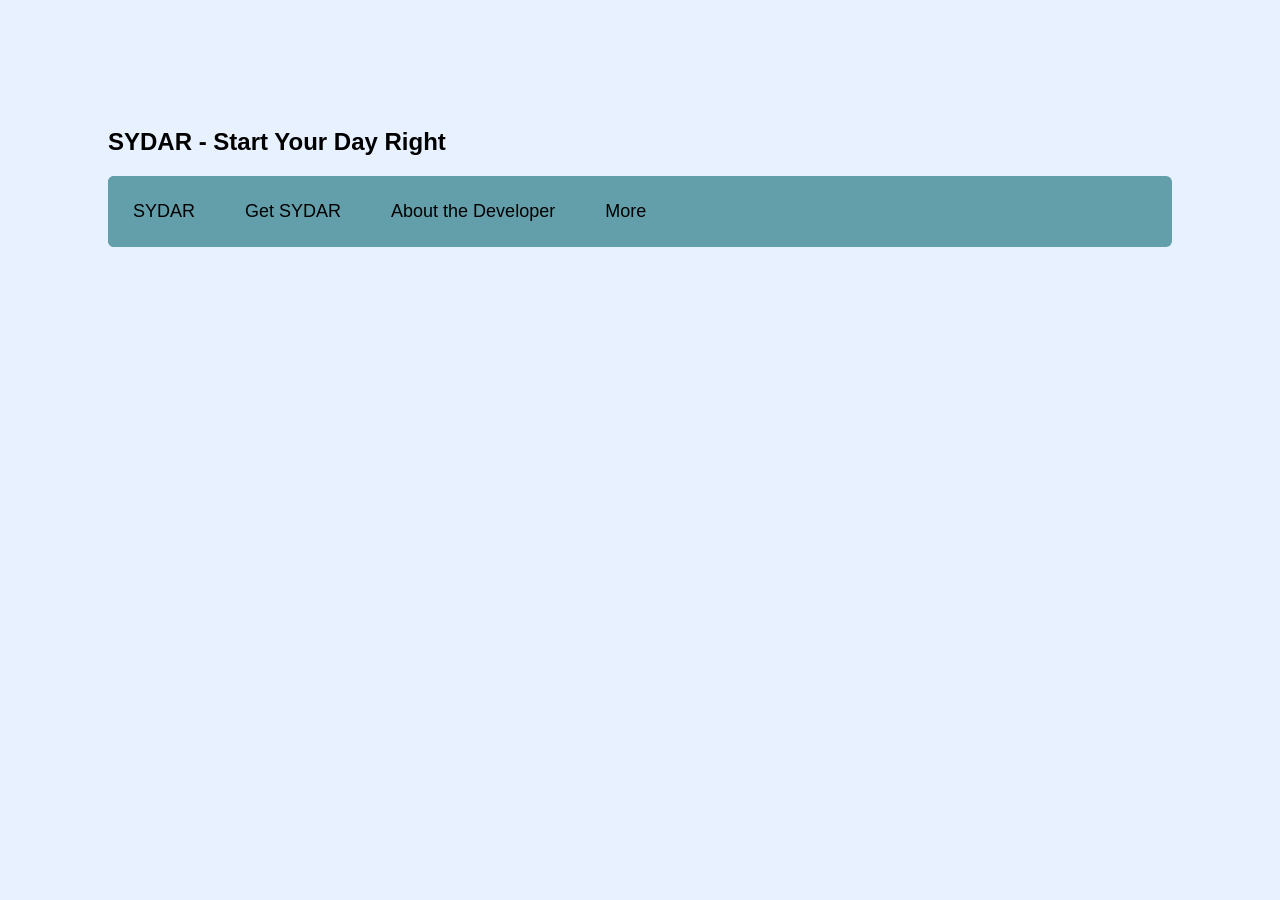
==== index.html @ d3be5f77 "Link to pages, Styling" ====
<!DOCTYPE html>
<html>
<head>
  <title>SYDAR</title>
<style>
body {font-family: Arial; padding: 100px; background-color: #E7F1FF;}

/**
COLOR PALETTE "Arctic Weaver":
Background (Gray): 222222
Page (White): FFFFFF
Decorators (Dark Blue): 1C5D99
Misc (Turquoise): 639FAB
Misc (Ash Blue): BBCDE5
**/
/* Style the tab */
.tab {
  overflow: hidden;
  /*border: 1px solid #D59D77;*/
  border-radius: 6px;
  background-color: #639FAB;
}

/* Style the buttons inside the tab */
.tab button {
  background-color: inherit;
  float: left;
  border: none;
  outline: none;
  cursor: pointer;
  padding: 25px 25px;
  transition: 0.3s;
  font-size: 18px;
}

/* Change background color of buttons on hover */
.tab button:hover {
  background-color: #639FCF;
}

/* Create an active/current tablink class */
.tab button.active {
  background-color: #1C5D99;
}

/* Style the tab content */
.tabcontent {
  display: none;
  padding: 6px 12px;
}
</style>
</head>
<body>

<h2>SYDAR - Start Your Day Right</h2>

<div class="tab">
  <button class="tablinks" onclick="openCity(event, 'App')">SYDAR</button>
  <button class="tablinks" onclick="openCity(event, 'Getit')">Get SYDAR</button>
  <button class="tablinks" onclick="openCity(event, 'Aboutme')">About the Developer</button>
  <button class="tablinks" onclick="openCity(event, 'More')">More</button>
</div>

<div id="App" class="tabcontent">
  <h3>The App</h3>
  <p>
    Android App for well, starting your day right.
    The goal of this app is to enable you to have an relaxed and structured start into your day.
  <br>
  Many succesful people have some kind of ritual to set the tone of the day right. Stacey Lou burns some Lavender Twigs.
  Elon Musk goes on a run every morning.
</p>
</div>

<div id="Getit" class="tabcontent">
  <h3>Its Yours!</h3>
  <p>Get the App on the <a href = https://play.google.com/store target="_blank"> Google Play Store</a>
  </p>
</div>


<div id="Aboutme" class="tabcontent">
  <h3>Hi There!</h3>
  <p> I'm a 22 year old student studying electrical engineering and programming Webpages and Android Apps for fun.
    <br>
    Feel free to
    <a href = mailto:example@mail.com style="color:#1C5D99"> contact me.<a>
</p>
</div>

<div id="More" class="tabcontent">
  <p>
  <ul>
    <li> <a href = about.html>About this Page</a> </li>
    <li> <a href = catpage.html>Random Cat Facts</a> </li>
  </ul>
  </p>
</div>

<script>
function openCity(evt, cityName) {
  var i, tabcontent, tablinks;
  tabcontent = document.getElementsByClassName("tabcontent");
  for (i = 0; i < tabcontent.length; i++) {
    tabcontent[i].style.display = "none";
  }
  tablinks = document.getElementsByClassName("tablinks");
  for (i = 0; i < tablinks.length; i++) {
    tablinks[i].className = tablinks[i].className.replace(" active", "");
  }
  document.getElementById(cityName).style.display = "block";
  evt.currentTarget.className += " active";
}
</script>

</body>
</html>
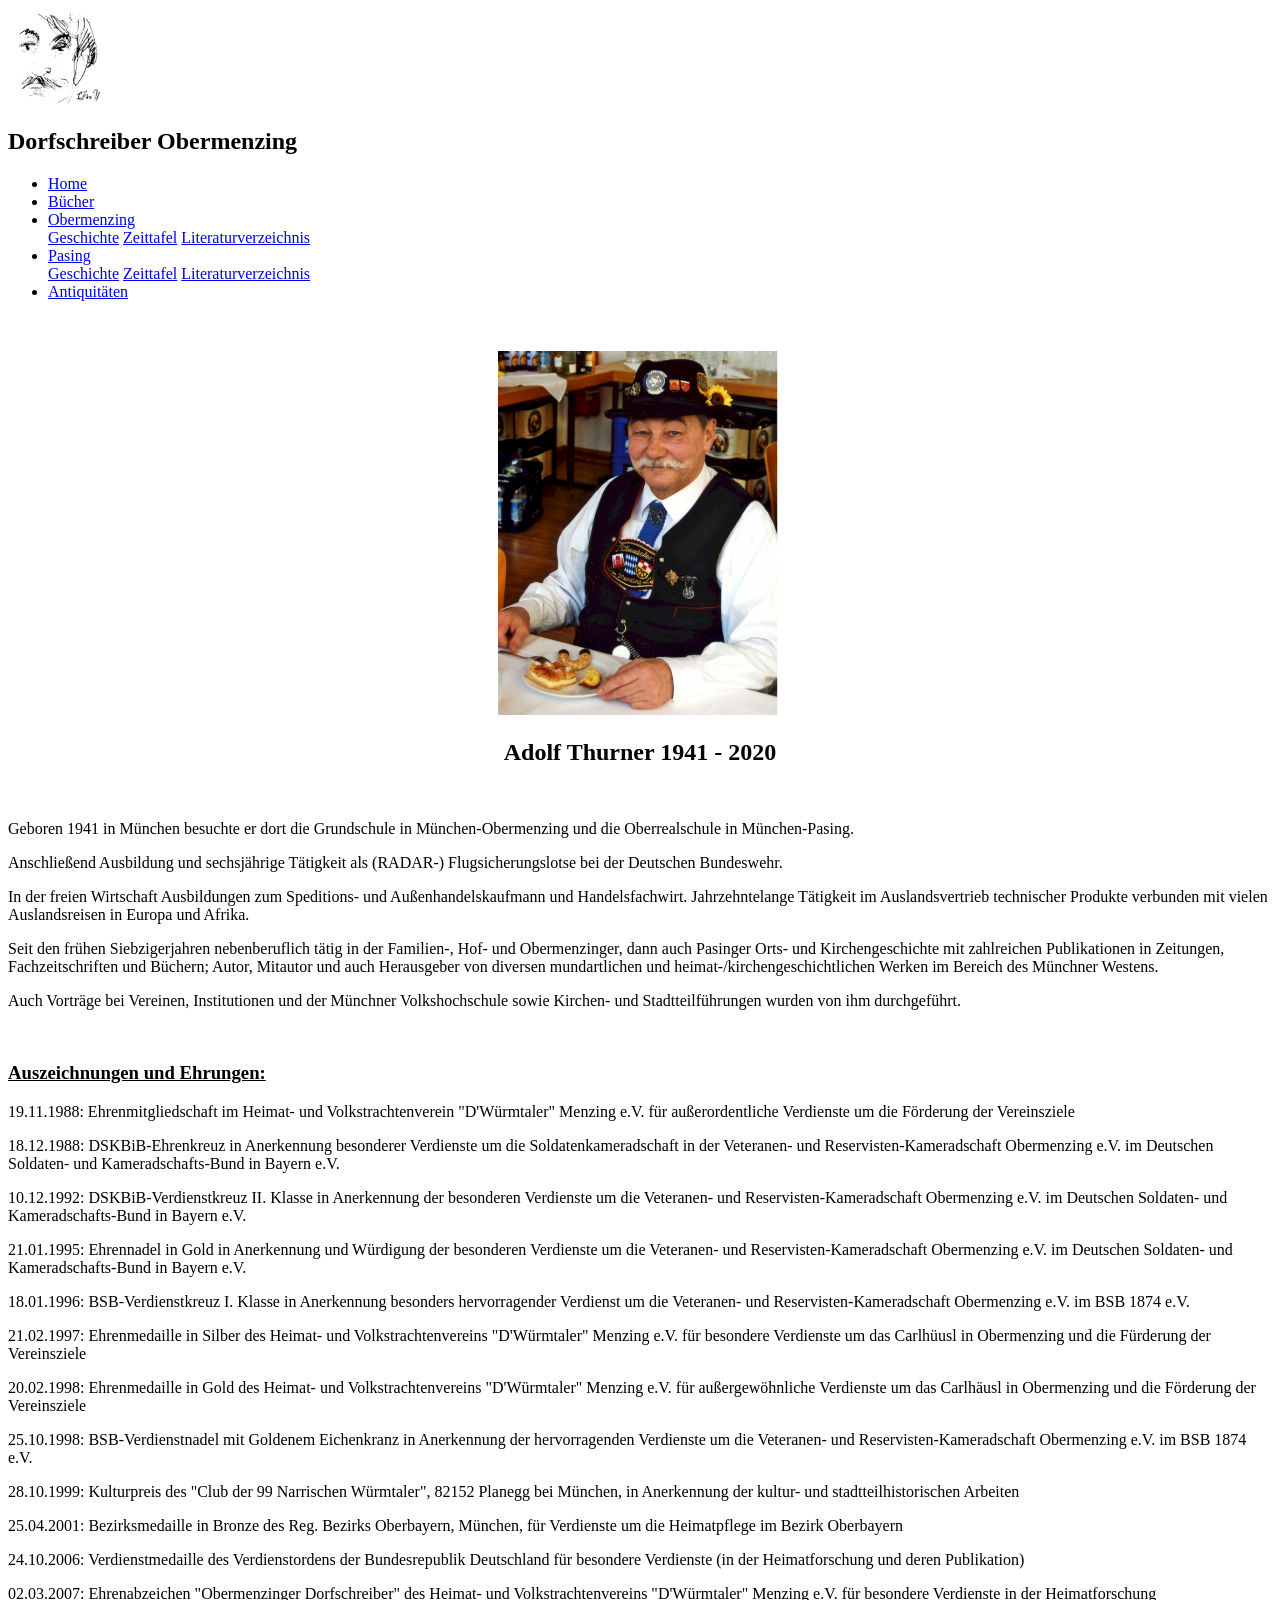
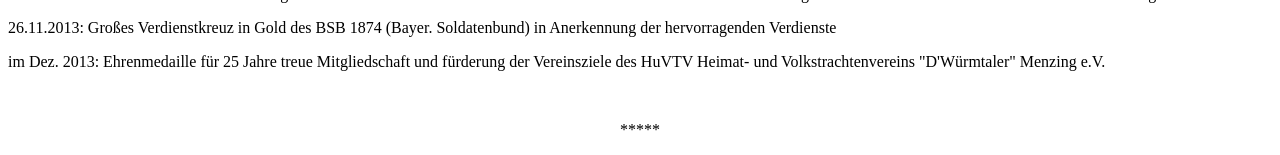
==== commit 55c23240: "Dorfschreiber Menzing Commit" ====
--- a/index.html
+++ b/index.html
@@ -1,117 +1,145 @@
 <!DOCTYPE html>
-<html>
+
+<html lang="de">
+
 <head>
-  <title>SYDAR</title>
-<style>
-body {font-family: Arial; padding: 100px; background-color: #E7F1FF;}
+  <meta charset="UTF-8">
+  <meta name="viewport" content="width=device-width, initial-scale=1.0">
+  <title>Dorfschreiber Obermenzing</title>
+  <link rel="stylesheet" href="css/main.css">
+</head>
 
-/**
-COLOR PALETTE "Arctic Weaver":
-Background (Gray): 222222
-Page (White): FFFFFF
-Decorators (Dark Blue): 1C5D99
-Misc (Turquoise): 639FAB
-Misc (Ash Blue): BBCDE5
-**/
-/* Style the tab */
-.tab {
-  overflow: hidden;
-  /*border: 1px solid #D59D77;*/
-  border-radius: 6px;
-  background-color: #639FAB;
-}
-
-/* Style the buttons inside the tab */
-.tab button {
-  background-color: inherit;
-  float: left;
-  border: none;
-  outline: none;
-  cursor: pointer;
-  padding: 25px 25px;
-  transition: 0.3s;
-  font-size: 18px;
-}
-
-/* Change background color of buttons on hover */
-.tab button:hover {
-  background-color: #639FCF;
-}
-
-/* Create an active/current tablink class */
-.tab button.active {
-  background-color: #1C5D99;
-}
-
-/* Style the tab content */
-.tabcontent {
-  display: none;
-  padding: 6px 12px;
-}
-</style>
-</head>
 <body>
-
-<h2>SYDAR - Start Your Day Right</h2>
-
-<div class="tab">
-  <button class="tablinks" onclick="openCity(event, 'App')">SYDAR</button>
-  <button class="tablinks" onclick="openCity(event, 'Getit')">Get SYDAR</button>
-  <button class="tablinks" onclick="openCity(event, 'Aboutme')">About the Developer</button>
-  <button class="tablinks" onclick="openCity(event, 'More')">More</button>
-</div>
-
-<div id="App" class="tabcontent">
-  <h3>The App</h3>
-  <p>
-    Android App for well, starting your day right.
-    The goal of this app is to enable you to have an relaxed and structured start into your day.
-  <br>
-  Many succesful people have some kind of ritual to set the tone of the day right. Stacey Lou burns some Lavender Twigs.
-  Elon Musk goes on a run every morning.
-</p>
-</div>
-
-<div id="Getit" class="tabcontent">
-  <h3>Its Yours!</h3>
-  <p>Get the App on the <a href = https://play.google.com/store target="_blank"> Google Play Store</a>
-  </p>
-</div>
+  <nav>
+    <div class="logo">
+      <a href="index.html"><img class="textwrap" src="Bilder/Adolf-Portrait.jpg" width=100 heigth=100 alt=""></a>
+      <a href="index.html" style="text-decoration: none; color: black;">
+        <h1>Dorfschreiber Obermenzing</h1>
+      </a>
+    </div>
 
 
-<div id="Aboutme" class="tabcontent">
-  <h3>Hi There!</h3>
-  <p> I'm a 22 year old student studying electrical engineering and programming Webpages and Android Apps for fun.
+
+    <ul class="nav-links">
+      <li>
+        <a href="index.html">Home</a>
+      </li>
+      <li>
+        <a href="buecher.html">Bücher</a>
+      </li>
+      <li class="dropdown">
+        <a href="javascript:void(0)" class="dropbtn">Obermenzing</a>
+        <div class="dropdown-content">
+          <a href="obermenzing-geschichte.html">Geschichte</a>
+          <a href="obermenzing-zeittafel.html">Zeittafel</a>
+          <a href="obermenzing-literaturverzeichnis.html">Literaturverzeichnis</a>
+        </div>
+      </li>
+      <li class="dropdown">
+        <a href="javascript:void(0)" class="dropbtn">Pasing</a>
+        <div class="dropdown-content">
+          <a href="pasing-geschichte.html">Geschichte</a>
+          <a href="pasing-zeittafel.html">Zeittafel</a>
+          <a href="pasing-literaturverzeichnis.html">Literaturverzeichnis</a>
+        </div>
+      </li>
+      <li>
+        <a href="antiquitaeten.html">Antiquitäten</a>
+      </li>
+    </ul>
+  </nav>
+
+  <main class="maintext">
     <br>
-    Feel free to
-    <a href = mailto:example@mail.com style="color:#1C5D99"> contact me.<a>
-</p>
-</div>
+    <p align="center">
+      <img src="Bilder/AdolfInTracht201002.jpg" width="280" height="364" border="0">&nbsp;
+    </p>
+    <p>
+    <h2 align="center">Adolf Thurner 1941 - 2020</h2>
+    </p>
+    <br>
 
-<div id="More" class="tabcontent">
-  <p>
-  <ul>
-    <li> <a href = about.html>About this Page</a> </li>
-    <li> <a href = catpage.html>Random Cat Facts</a> </li>
-  </ul>
-  </p>
-</div>
+    <p>
+      Geboren 1941 in München besuchte er dort die Grundschule in München-Obermenzing und die
+      Oberrealschule in München-Pasing.</p>
 
-<script>
-function openCity(evt, cityName) {
-  var i, tabcontent, tablinks;
-  tabcontent = document.getElementsByClassName("tabcontent");
-  for (i = 0; i < tabcontent.length; i++) {
-    tabcontent[i].style.display = "none";
-  }
-  tablinks = document.getElementsByClassName("tablinks");
-  for (i = 0; i < tablinks.length; i++) {
-    tablinks[i].className = tablinks[i].className.replace(" active", "");
-  }
-  document.getElementById(cityName).style.display = "block";
-  evt.currentTarget.className += " active";
-}
-</script>
+    <p>Anschließend Ausbildung und sechsjährige Tätigkeit als (RADAR-) Flugsicherungslotse
+      bei der Deutschen Bundeswehr.</p>
+
+    <p>In der freien Wirtschaft Ausbildungen zum Speditions- und Außenhandelskaufmann und
+      Handelsfachwirt. Jahrzehntelange Tätigkeit im Auslandsvertrieb technischer Produkte
+      verbunden mit vielen Auslandsreisen in Europa und Afrika.</p>
+
+    <p>Seit den frühen Siebzigerjahren nebenberuflich tätig in der Familien-, Hof- und
+      Obermenzinger, dann auch Pasinger Orts- und Kirchengeschichte mit zahlreichen
+      Publikationen in Zeitungen, Fachzeitschriften und Büchern; Autor, Mitautor und auch
+      Herausgeber von diversen mundartlichen und heimat-/kirchengeschichtlichen Werken im
+      Bereich des Münchner Westens.</p>
+
+    <p>Auch Vorträge bei Vereinen, Institutionen und der Münchner Volkshochschule sowie
+      Kirchen- und Stadtteilführungen wurden von ihm durchgeführt.</p>
+
+    <p>&nbsp;</p>
+
+    <p><h3><u>Auszeichnungen und Ehrungen:</u></h3></b></p>
+
+    <p>19.11.1988: Ehrenmitgliedschaft im Heimat- und Volkstrachtenverein "D'Würmtaler"
+      Menzing e.V. für außerordentliche Verdienste um die Förderung der
+      Vereinsziele</p>
+
+    <p>18.12.1988: DSKBiB-Ehrenkreuz in Anerkennung besonderer Verdienste um die
+      Soldatenkameradschaft in der Veteranen- und Reservisten-Kameradschaft
+      Obermenzing e.V. im Deutschen Soldaten- und Kameradschafts-Bund in Bayern e.V.</p>
+
+    <p>10.12.1992: DSKBiB-Verdienstkreuz II. Klasse in Anerkennung der besonderen
+      Verdienste um die Veteranen- und Reservisten-Kameradschaft Obermenzing e.V. im
+      Deutschen Soldaten- und Kameradschafts-Bund in Bayern e.V.</p>
+
+    <p>21.01.1995: Ehrennadel in Gold in Anerkennung und Würdigung der besonderen
+      Verdienste um die Veteranen- und Reservisten-Kameradschaft Obermenzing e.V. im
+      Deutschen Soldaten- und Kameradschafts-Bund in Bayern e.V.</p>
+
+    <p>18.01.1996: BSB-Verdienstkreuz I. Klasse in Anerkennung besonders
+      hervorragender Verdienst um die Veteranen- und Reservisten-Kameradschaft
+      Obermenzing e.V. im BSB 1874 e.V.</p>
+
+    <p>21.02.1997: Ehrenmedaille in Silber des Heimat- und Volkstrachtenvereins
+      "D'Würmtaler" Menzing e.V. für besondere Verdienste um das
+      Carlhüusl in Obermenzing und die Fürderung der Vereinsziele</p>
+
+    <p>20.02.1998: Ehrenmedaille in Gold des Heimat- und Volkstrachtenvereins "D'Würmtaler"
+      Menzing e.V. für außergewöhnliche Verdienste um das Carlhäusl in Obermenzing
+      und die Förderung der Vereinsziele</p>
+
+    <p>25.10.1998: BSB-Verdienstnadel mit Goldenem Eichenkranz in Anerkennung der
+      hervorragenden Verdienste um die Veteranen- und Reservisten-Kameradschaft
+      Obermenzing e.V. im BSB 1874 e.V.</p>
+
+    <p>28.10.1999: Kulturpreis des "Club der 99 Narrischen Würmtaler", 82152 Planegg bei
+      München, in Anerkennung der kultur- und stadtteilhistorischen Arbeiten</p>
+
+    <p>25.04.2001: Bezirksmedaille in Bronze des Reg. Bezirks Oberbayern, München, für Verdienste
+      um die Heimatpflege im Bezirk Oberbayern</p>
+
+    <p>24.10.2006: Verdienstmedaille des Verdienstordens der Bundesrepublik
+      Deutschland für besondere Verdienste (in der Heimatforschung und deren
+      Publikation)</p>
+
+    <p>02.03.2007: Ehrenabzeichen "Obermenzinger Dorfschreiber" des
+      Heimat- und Volkstrachtenvereins "D'Würmtaler" Menzing e.V. für
+      besondere Verdienste in der Heimatforschung</p>
+
+    <p>26.11.2013: Großes Verdienstkreuz in Gold des BSB 1874 (Bayer. Soldatenbund)
+      in Anerkennung der hervorragenden Verdienste</p>
+
+    <p>im Dez. 2013: Ehrenmedaille für 25 Jahre treue Mitgliedschaft und fürderung
+      der Vereinsziele des HuVTV Heimat- und Volkstrachtenvereins "D'Würmtaler"
+      Menzing e.V.</p>
+    </p>
+    <br>
+    <p align="center">*****</p>
+  </main>
 
 </body>
-</html>
+
+</html>
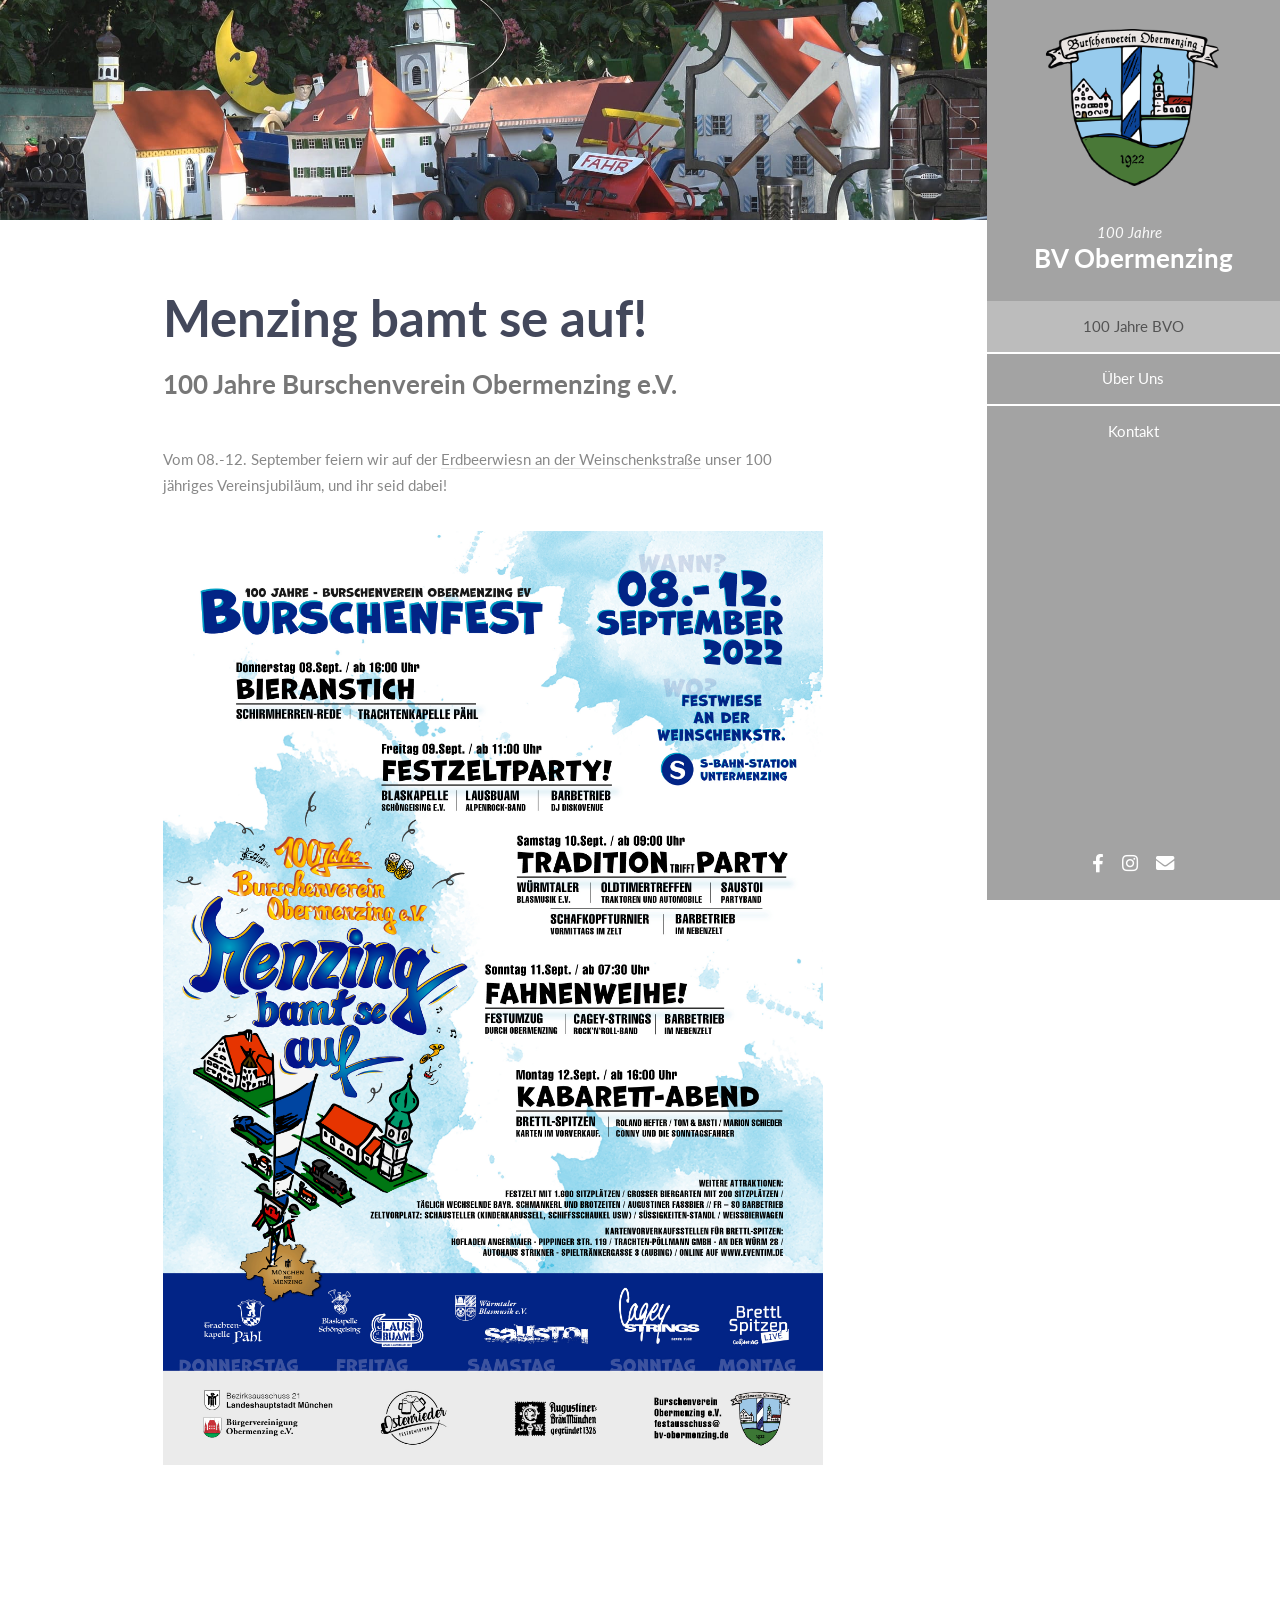
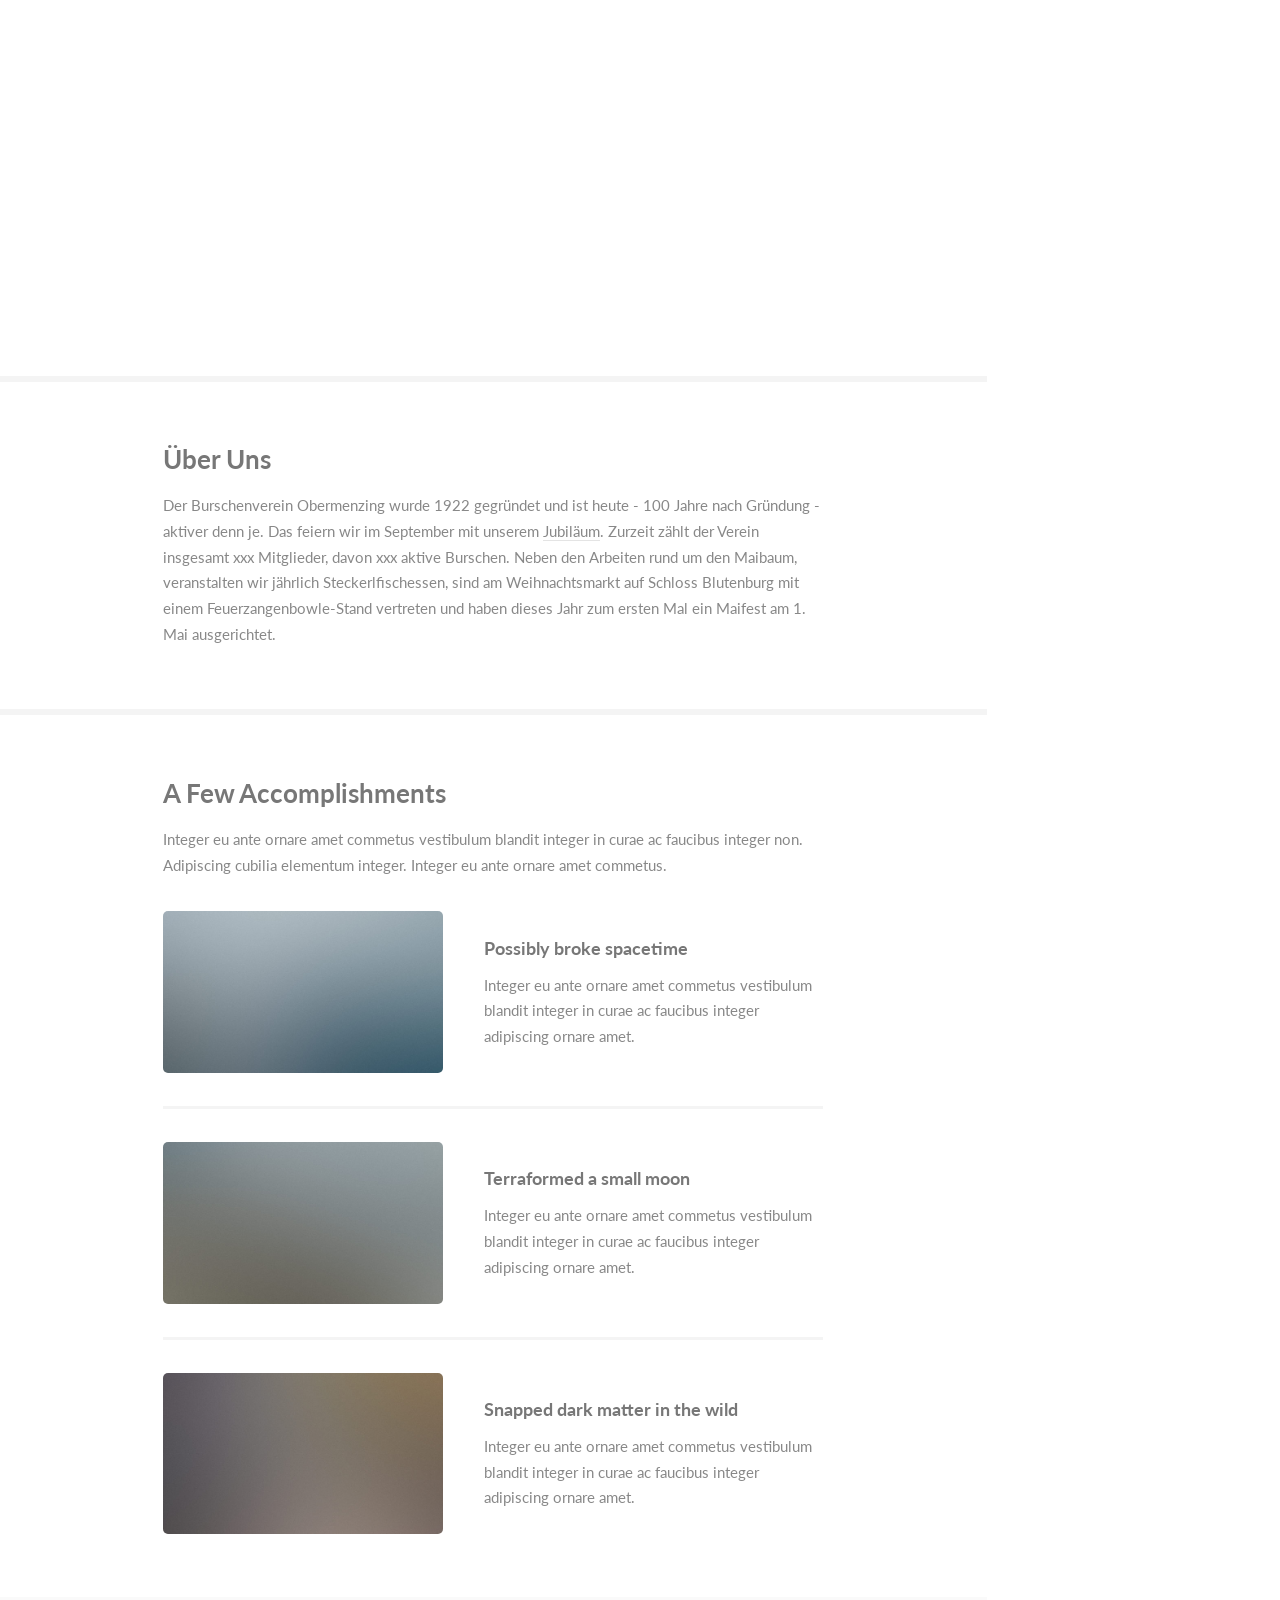
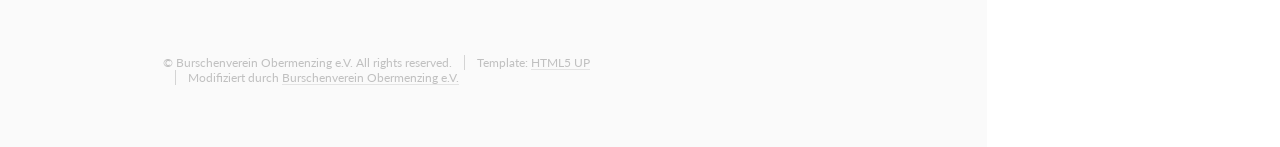
==== commit 9b66cfc3: "Update to Temp BVO Website" ====
--- a/index.html
+++ b/index.html
@@ -1,145 +1,481 @@
-<!DOCTYPE html>
-
-<html lang="de">
-
-<head>
-  <meta charset="UTF-8">
-  <meta name="viewport" content="width=device-width, initial-scale=1.0">
-  <title>Dorfschreiber Obermenzing</title>
-  <link rel="stylesheet" href="css/main.css">
-</head>
-
-<body>
-  <nav>
-    <div class="logo">
-      <a href="index.html"><img class="textwrap" src="Bilder/Adolf-Portrait.jpg" width=100 heigth=100 alt=""></a>
-      <a href="index.html" style="text-decoration: none; color: black;">
-        <h1>Dorfschreiber Obermenzing</h1>
-      </a>
-    </div>
-
-
-
-    <ul class="nav-links">
-      <li>
-        <a href="index.html">Home</a>
-      </li>
-      <li>
-        <a href="buecher.html">Bücher</a>
-      </li>
-      <li class="dropdown">
-        <a href="javascript:void(0)" class="dropbtn">Obermenzing</a>
-        <div class="dropdown-content">
-          <a href="obermenzing-geschichte.html">Geschichte</a>
-          <a href="obermenzing-zeittafel.html">Zeittafel</a>
-          <a href="obermenzing-literaturverzeichnis.html">Literaturverzeichnis</a>
-        </div>
-      </li>
-      <li class="dropdown">
-        <a href="javascript:void(0)" class="dropbtn">Pasing</a>
-        <div class="dropdown-content">
-          <a href="pasing-geschichte.html">Geschichte</a>
-          <a href="pasing-zeittafel.html">Zeittafel</a>
-          <a href="pasing-literaturverzeichnis.html">Literaturverzeichnis</a>
-        </div>
-      </li>
-      <li>
-        <a href="antiquitaeten.html">Antiquitäten</a>
-      </li>
-    </ul>
-  </nav>
-
-  <main class="maintext">
-    <br>
-    <p align="center">
-      <img src="Bilder/AdolfInTracht201002.jpg" width="280" height="364" border="0">&nbsp;
-    </p>
-    <p>
-    <h2 align="center">Adolf Thurner 1941 - 2020</h2>
-    </p>
-    <br>
-
-    <p>
-      Geboren 1941 in München besuchte er dort die Grundschule in München-Obermenzing und die
-      Oberrealschule in München-Pasing.</p>
-
-    <p>Anschließend Ausbildung und sechsjährige Tätigkeit als (RADAR-) Flugsicherungslotse
-      bei der Deutschen Bundeswehr.</p>
-
-    <p>In der freien Wirtschaft Ausbildungen zum Speditions- und Außenhandelskaufmann und
-      Handelsfachwirt. Jahrzehntelange Tätigkeit im Auslandsvertrieb technischer Produkte
-      verbunden mit vielen Auslandsreisen in Europa und Afrika.</p>
-
-    <p>Seit den frühen Siebzigerjahren nebenberuflich tätig in der Familien-, Hof- und
-      Obermenzinger, dann auch Pasinger Orts- und Kirchengeschichte mit zahlreichen
-      Publikationen in Zeitungen, Fachzeitschriften und Büchern; Autor, Mitautor und auch
-      Herausgeber von diversen mundartlichen und heimat-/kirchengeschichtlichen Werken im
-      Bereich des Münchner Westens.</p>
-
-    <p>Auch Vorträge bei Vereinen, Institutionen und der Münchner Volkshochschule sowie
-      Kirchen- und Stadtteilführungen wurden von ihm durchgeführt.</p>
-
-    <p>&nbsp;</p>
-
-    <p><h3><u>Auszeichnungen und Ehrungen:</u></h3></b></p>
-
-    <p>19.11.1988: Ehrenmitgliedschaft im Heimat- und Volkstrachtenverein "D'Würmtaler"
-      Menzing e.V. für außerordentliche Verdienste um die Förderung der
-      Vereinsziele</p>
-
-    <p>18.12.1988: DSKBiB-Ehrenkreuz in Anerkennung besonderer Verdienste um die
-      Soldatenkameradschaft in der Veteranen- und Reservisten-Kameradschaft
-      Obermenzing e.V. im Deutschen Soldaten- und Kameradschafts-Bund in Bayern e.V.</p>
-
-    <p>10.12.1992: DSKBiB-Verdienstkreuz II. Klasse in Anerkennung der besonderen
-      Verdienste um die Veteranen- und Reservisten-Kameradschaft Obermenzing e.V. im
-      Deutschen Soldaten- und Kameradschafts-Bund in Bayern e.V.</p>
-
-    <p>21.01.1995: Ehrennadel in Gold in Anerkennung und Würdigung der besonderen
-      Verdienste um die Veteranen- und Reservisten-Kameradschaft Obermenzing e.V. im
-      Deutschen Soldaten- und Kameradschafts-Bund in Bayern e.V.</p>
-
-    <p>18.01.1996: BSB-Verdienstkreuz I. Klasse in Anerkennung besonders
-      hervorragender Verdienst um die Veteranen- und Reservisten-Kameradschaft
-      Obermenzing e.V. im BSB 1874 e.V.</p>
-
-    <p>21.02.1997: Ehrenmedaille in Silber des Heimat- und Volkstrachtenvereins
-      "D'Würmtaler" Menzing e.V. für besondere Verdienste um das
-      Carlhüusl in Obermenzing und die Fürderung der Vereinsziele</p>
-
-    <p>20.02.1998: Ehrenmedaille in Gold des Heimat- und Volkstrachtenvereins "D'Würmtaler"
-      Menzing e.V. für außergewöhnliche Verdienste um das Carlhäusl in Obermenzing
-      und die Förderung der Vereinsziele</p>
-
-    <p>25.10.1998: BSB-Verdienstnadel mit Goldenem Eichenkranz in Anerkennung der
-      hervorragenden Verdienste um die Veteranen- und Reservisten-Kameradschaft
-      Obermenzing e.V. im BSB 1874 e.V.</p>
-
-    <p>28.10.1999: Kulturpreis des "Club der 99 Narrischen Würmtaler", 82152 Planegg bei
-      München, in Anerkennung der kultur- und stadtteilhistorischen Arbeiten</p>
-
-    <p>25.04.2001: Bezirksmedaille in Bronze des Reg. Bezirks Oberbayern, München, für Verdienste
-      um die Heimatpflege im Bezirk Oberbayern</p>
-
-    <p>24.10.2006: Verdienstmedaille des Verdienstordens der Bundesrepublik
-      Deutschland für besondere Verdienste (in der Heimatforschung und deren
-      Publikation)</p>
-
-    <p>02.03.2007: Ehrenabzeichen "Obermenzinger Dorfschreiber" des
-      Heimat- und Volkstrachtenvereins "D'Würmtaler" Menzing e.V. für
-      besondere Verdienste in der Heimatforschung</p>
-
-    <p>26.11.2013: Großes Verdienstkreuz in Gold des BSB 1874 (Bayer. Soldatenbund)
-      in Anerkennung der hervorragenden Verdienste</p>
-
-    <p>im Dez. 2013: Ehrenmedaille für 25 Jahre treue Mitgliedschaft und fürderung
-      der Vereinsziele des HuVTV Heimat- und Volkstrachtenvereins "D'Würmtaler"
-      Menzing e.V.</p>
-    </p>
-    <br>
-    <p align="center">*****</p>
-  </main>
-
-</body>
-
+<!DOCTYPE HTML>
+<!--
+	Read Only by HTML5 UP
+	html5up.net | @ajlkn
+	Free for personal and commercial use under the CCA 3.0 license (html5up.net/license)
+-->
+<html>
+	<head>
+		<title>Burschenverein Obermenzing</title>
+		<meta charset="utf-8" />
+		<meta name="viewport" content="width=device-width, initial-scale=1, user-scalable=no" />
+		<link rel="stylesheet" href="assets/css/main.css" />
+	</head>
+	<body class="is-preload">
+
+		<!-- Header -->
+			<section id="header">
+				<header>
+					<span class="image avatar"><img src="images/logo_farbe.png" alt="BVO" /></span>
+					<p>100 Jahre &nbsp;	<b class="emoji"></b></p>
+					<h1 id="logo"><a href="#">BV Obermenzing</a></h1>
+				</header>
+				<nav id="nav">
+					<ul>
+						<li><a href="#one" class="active">100 Jahre BVO</a></li>
+						<li><a href="#two">Über Uns</a></li>
+						<li><a href="#four">Kontakt</a></li>
+					</ul>
+				</nav>
+				<footer>
+					<ul class="icons">
+
+						<li><a href="https://www.facebook.com/BurschenvereinObermenzing" target="_blank" class="icon brands fa-facebook-f"><span class="label">Facebook</span></a></li>
+						<li><a href="https://www.instagram.com/bv_obermenzing" target="_blank" class="icon brands fa-instagram"><span class="label">Instagram</span></a></li>
+						<li><a href="mailto:vorstand@bv-obermenzing.com?subject=Website Kontakt" class="icon solid fa-envelope"><span class="label">Email</span></a></li>
+					</ul>
+				</footer>
+			</section>
+
+		<!-- Wrapper -->
+			<div id="wrapper">
+
+				<!-- Main -->
+					<div id="main">
+
+						<!-- One -->
+							<section id="one">
+								<div class="image main" data-position="center">
+									<img src="images/figuren.jpeg" alt="" />
+								</div>
+								<div class="container">
+									<header class="major">
+										<h2>Menzing bamt se auf!</h2>
+										<p>100 Jahre Burschenverein Obermenzing e.V.</p>
+									</header>
+									<p>Vom 08.-12. September feiern wir auf der <a href=""> Erdbeerwiesn an der Weinschenkstraße</a> unser 100 jähriges Vereinsjubiläum, und ihr seid dabei!</p>
+									<p><img src="images/plakat_hoch.jpg" class="plakat" alt="" /></p>
+									<p><iframe src="https://www.google.com/maps/embed?pb=!1m18!1m12!1m3!1d865.2124573154684!2d11.471509829266315!3d48.17591989301159!2m3!1f0!2f0!3f0!3m2!1i1024!2i768!4f13.1!3m3!1m2!1s0x0%3A0x1438e4336ff5f3a0!2zNDjCsDEwJzMzLjMiTiAxMcKwMjgnMTkuNCJF!5e1!3m2!1sde!2sde!4v1654798062191!5m2!1sde!2sde" width="500" height="400" style="border:0;" allowfullscreen="" loading="lazy" referrerpolicy="no-referrer-when-downgrade"></iframe></p>
+								</div>
+							</section>
+
+						<!-- Two -->
+							<section id="two">
+								<div class="container">
+									<h3>Über Uns</h3>
+									<p>Der Burschenverein Obermenzing wurde 1922 gegründet und ist heute - 100 Jahre nach Gründung -aktiver denn je. Das feiern wir im September mit unserem <a href="#one">Jubiläum</a>.
+										Zurzeit zählt der Verein insgesamt xxx Mitglieder, davon xxx aktive Burschen. Neben den Arbeiten rund um den Maibaum, veranstalten wir jährlich Steckerlfischessen, sind am Weihnachtsmarkt auf Schloss Blutenburg mit
+										einem Feuerzangenbowle-Stand vertreten und haben dieses Jahr zum ersten Mal ein Maifest am 1. Mai ausgerichtet.
+									</p>
+								</div>
+							</section>
+
+						<!-- Three -->
+							<section id="three">
+								<div class="container">
+									<h3>A Few Accomplishments</h3>
+									<p>Integer eu ante ornare amet commetus vestibulum blandit integer in curae ac faucibus integer non. Adipiscing cubilia elementum integer. Integer eu ante ornare amet commetus.</p>
+									<div class="features">
+										<article>
+											<a href="#" class="image"><img src="images/pic01.jpg" alt="" /></a>
+											<div class="inner">
+												<h4>Possibly broke spacetime</h4>
+												<p>Integer eu ante ornare amet commetus vestibulum blandit integer in curae ac faucibus integer adipiscing ornare amet.</p>
+											</div>
+										</article>
+										<article>
+											<a href="#" class="image"><img src="images/pic02.jpg" alt="" /></a>
+											<div class="inner">
+												<h4>Terraformed a small moon</h4>
+												<p>Integer eu ante ornare amet commetus vestibulum blandit integer in curae ac faucibus integer adipiscing ornare amet.</p>
+											</div>
+										</article>
+										<article>
+											<a href="#" class="image"><img src="images/pic03.jpg" alt="" /></a>
+											<div class="inner">
+												<h4>Snapped dark matter in the wild</h4>
+												<p>Integer eu ante ornare amet commetus vestibulum blandit integer in curae ac faucibus integer adipiscing ornare amet.</p>
+											</div>
+										</article>
+									</div>
+								</div>
+							</section>
+
+						<!-- Four 
+							<section id="four">
+								<div class="container">
+									<h3>Contact Me</h3>
+									<p>Integer eu ante ornare amet commetus vestibulum blandit integer in curae ac faucibus integer non. Adipiscing cubilia elementum integer. Integer eu ante ornare amet commetus.</p>
+									<form method="post" action="#">
+										<div class="row gtr-uniform">
+											<div class="col-6 col-12-xsmall"><input type="text" name="name" id="name" placeholder="Name" /></div>
+											<div class="col-6 col-12-xsmall"><input type="email" name="email" id="email" placeholder="Email" /></div>
+											<div class="col-12"><input type="text" name="subject" id="subject" placeholder="Subject" /></div>
+											<div class="col-12"><textarea name="message" id="message" placeholder="Message" rows="6"></textarea></div>
+											<div class="col-12">
+												<ul class="actions">
+													<li><input type="submit" class="primary" value="Send Message" /></li>
+													<li><input type="reset" value="Reset Form" /></li>
+												</ul>
+											</div>
+										</div>
+									</form>
+								</div>
+							</section>
+						-->
+
+						<!-- Five -->
+						<!--
+							<section id="five">
+								<div class="container">
+									<h3>Elements</h3>
+
+									<section>
+										<h4>Text</h4>
+										<p>This is <b>bold</b> and this is <strong>strong</strong>. This is <i>italic</i> and this is <em>emphasized</em>.
+										This is <sup>superscript</sup> text and this is <sub>subscript</sub> text.
+										This is <u>underlined</u> and this is code: <code>for (;;) { ... }</code>. Finally, <a href="#">this is a link</a>.</p>
+										<hr />
+										<header>
+											<h4>Heading with a Subtitle</h4>
+											<p>Lorem ipsum dolor sit amet nullam id egestas urna aliquam</p>
+										</header>
+										<p>Nunc lacinia ante nunc ac lobortis. Interdum adipiscing gravida odio porttitor sem non mi integer non faucibus ornare mi ut ante amet placerat aliquet. Volutpat eu sed ante lacinia sapien lorem accumsan varius montes viverra nibh in adipiscing blandit tempus accumsan.</p>
+										<header>
+											<h5>Heading with a Subtitle</h5>
+											<p>Lorem ipsum dolor sit amet nullam id egestas urna aliquam</p>
+										</header>
+										<p>Nunc lacinia ante nunc ac lobortis. Interdum adipiscing gravida odio porttitor sem non mi integer non faucibus ornare mi ut ante amet placerat aliquet. Volutpat eu sed ante lacinia sapien lorem accumsan varius montes viverra nibh in adipiscing blandit tempus accumsan.</p>
+										<hr />
+										<h2>Heading Level 2</h2>
+										<h3>Heading Level 3</h3>
+										<h4>Heading Level 4</h4>
+										<h5>Heading Level 5</h5>
+										<h6>Heading Level 6</h6>
+										<hr />
+										<h5>Blockquote</h5>
+										<blockquote>Fringilla nisl. Donec accumsan interdum nisi, quis tincidunt felis sagittis eget tempus euismod. Vestibulum ante ipsum primis in faucibus vestibulum. Blandit adipiscing eu felis iaculis volutpat ac adipiscing accumsan faucibus. Vestibulum ante ipsum primis in faucibus lorem ipsum dolor sit amet nullam adipiscing eu felis.</blockquote>
+										<h5>Preformatted</h5>
+										<pre><code>i = 0;
+
+while (!deck.isInOrder()) {
+    print 'Iteration ' + i;
+    deck.shuffle();
+    i++;
+}
+
+print 'It took ' + i + ' iterations to sort the deck.';</code></pre>
+									</section>
+
+									<section>
+										<h4>Lists</h4>
+										<div class="row">
+											<div class="col-6 col-12-xsmall">
+												<h5>Unordered</h5>
+												<ul>
+													<li>Dolor pulvinar etiam magna etiam.</li>
+													<li>Sagittis adipiscing lorem eleifend.</li>
+													<li>Felis enim feugiat dolore viverra.</li>
+												</ul>
+												<h5>Alternate</h5>
+												<ul class="alt">
+													<li>Dolor pulvinar etiam magna etiam.</li>
+													<li>Sagittis adipiscing lorem eleifend.</li>
+													<li>Felis enim feugiat dolore viverra.</li>
+												</ul>
+											</div>
+											<div class="col-6 col-12-xsmall">
+												<h5>Ordered</h5>
+												<ol>
+													<li>Dolor pulvinar etiam magna etiam.</li>
+													<li>Etiam vel felis at lorem sed viverra.</li>
+													<li>Felis enim feugiat dolore viverra.</li>
+													<li>Dolor pulvinar etiam magna etiam.</li>
+													<li>Etiam vel felis at lorem sed viverra.</li>
+													<li>Felis enim feugiat dolore viverra.</li>
+												</ol>
+												<h5>Icons</h5>
+												<ul class="icons">
+													<li><a href="#" class="icon brands fa-twitter"><span class="label">Twitter</span></a></li>
+													<li><a href="#" class="icon brands fa-facebook-f"><span class="label">Facebook</span></a></li>
+													<li><a href="#" class="icon brands fa-instagram"><span class="label">Instagram</span></a></li>
+													<li><a href="#" class="icon brands fa-github"><span class="label">Github</span></a></li>
+													<li><a href="#" class="icon brands fa-dribbble"><span class="label">Dribbble</span></a></li>
+													<li><a href="#" class="icon brands fa-tumblr"><span class="label">Tumblr</span></a></li>
+												</ul>
+											</div>
+										</div>
+										<h5>Actions</h5>
+										<ul class="actions">
+											<li><a href="#" class="button primary">Default</a></li>
+											<li><a href="#" class="button">Default</a></li>
+											<li><a href="#" class="button alt">Default</a></li>
+										</ul>
+										<ul class="actions small">
+											<li><a href="#" class="button primary small">Small</a></li>
+											<li><a href="#" class="button small">Small</a></li>
+											<li><a href="#" class="button alt small">Small</a></li>
+										</ul>
+										<div class="row">
+											<div class="col-3 col-6-medium col-12-xsmall">
+												<ul class="actions stacked">
+													<li><a href="#" class="button primary">Default</a></li>
+													<li><a href="#" class="button">Default</a></li>
+													<li><a href="#" class="button alt">Default</a></li>
+												</ul>
+											</div>
+											<div class="col-3 col-6 col-12-xsmall">
+												<ul class="actions stacked">
+													<li><a href="#" class="button primary small">Small</a></li>
+													<li><a href="#" class="button small">Small</a></li>
+													<li><a href="#" class="button alt small">Small</a></li>
+												</ul>
+											</div>
+											<div class="col-3 col-6-medium col-12-xsmall">
+												<ul class="actions stacked">
+													<li><a href="#" class="button primary fit">Default</a></li>
+													<li><a href="#" class="button fit">Default</a></li>
+													<li><a href="#" class="button alt fit">Default</a></li>
+												</ul>
+											</div>
+											<div class="col-3 col-6-medium col-12-xsmall">
+												<ul class="actions stacked">
+													<li><a href="#" class="button primary small fit">Small</a></li>
+													<li><a href="#" class="button small fit">Small</a></li>
+													<li><a href="#" class="button alt small fit">Small</a></li>
+												</ul>
+											</div>
+										</div>
+									</section>
+
+									<section>
+										<h4>Table</h4>
+										<h5>Default</h5>
+										<div class="table-wrapper">
+											<table>
+												<thead>
+													<tr>
+														<th>Name</th>
+														<th>Description</th>
+														<th>Price</th>
+													</tr>
+												</thead>
+												<tbody>
+													<tr>
+														<td>Item One</td>
+														<td>Ante turpis integer aliquet porttitor.</td>
+														<td>29.99</td>
+													</tr>
+													<tr>
+														<td>Item Two</td>
+														<td>Vis ac commodo adipiscing arcu aliquet.</td>
+														<td>19.99</td>
+													</tr>
+													<tr>
+														<td>Item Three</td>
+														<td> Morbi faucibus arcu accumsan lorem.</td>
+														<td>29.99</td>
+													</tr>
+													<tr>
+														<td>Item Four</td>
+														<td>Vitae integer tempus condimentum.</td>
+														<td>19.99</td>
+													</tr>
+													<tr>
+														<td>Item Five</td>
+														<td>Ante turpis integer aliquet porttitor.</td>
+														<td>29.99</td>
+													</tr>
+												</tbody>
+												<tfoot>
+													<tr>
+														<td colspan="2"></td>
+														<td>100.00</td>
+													</tr>
+												</tfoot>
+											</table>
+										</div>
+
+										<h5>Alternate</h5>
+										<div class="table-wrapper">
+											<table class="alt">
+												<thead>
+													<tr>
+														<th>Name</th>
+														<th>Description</th>
+														<th>Price</th>
+													</tr>
+												</thead>
+												<tbody>
+													<tr>
+														<td>Item One</td>
+														<td>Ante turpis integer aliquet porttitor.</td>
+														<td>29.99</td>
+													</tr>
+													<tr>
+														<td>Item Two</td>
+														<td>Vis ac commodo adipiscing arcu aliquet.</td>
+														<td>19.99</td>
+													</tr>
+													<tr>
+														<td>Item Three</td>
+														<td> Morbi faucibus arcu accumsan lorem.</td>
+														<td>29.99</td>
+													</tr>
+													<tr>
+														<td>Item Four</td>
+														<td>Vitae integer tempus condimentum.</td>
+														<td>19.99</td>
+													</tr>
+													<tr>
+														<td>Item Five</td>
+														<td>Ante turpis integer aliquet porttitor.</td>
+														<td>29.99</td>
+													</tr>
+												</tbody>
+												<tfoot>
+													<tr>
+														<td colspan="2"></td>
+														<td>100.00</td>
+													</tr>
+												</tfoot>
+											</table>
+										</div>
+									</section>
+
+									<section>
+										<h4>Buttons</h4>
+										<ul class="actions">
+											<li><a href="#" class="button primary">Primary</a></li>
+											<li><a href="#" class="button">Default</a></li>
+											<li><a href="#" class="button alt">Alternate</a></li>
+										</ul>
+										<ul class="actions">
+											<li><a href="#" class="button primary large">Large</a></li>
+											<li><a href="#" class="button">Default</a></li>
+											<li><a href="#" class="button alt small">Small</a></li>
+										</ul>
+										<ul class="actions fit">
+											<li><a href="#" class="button primary fit">Fit</a></li>
+											<li><a href="#" class="button fit">Fit</a></li>
+											<li><a href="#" class="button alt fit">Fit</a></li>
+										</ul>
+										<ul class="actions fit small">
+											<li><a href="#" class="button primary fit small">Fit + Small</a></li>
+											<li><a href="#" class="button fit small">Fit + Small</a></li>
+											<li><a href="#" class="button alt fit small">Fit + Small</a></li>
+										</ul>
+										<ul class="actions">
+											<li><a href="#" class="button primary icon solid fa-download">Icon</a></li>
+											<li><a href="#" class="button icon solid fa-download">Icon</a></li>
+											<li><a href="#" class="button alt icon solid fa-check">Icon</a></li>
+										</ul>
+										<ul class="actions">
+											<li><span class="button primary disabled">Primary</span></li>
+											<li><span class="button disabled">Default</span></li>
+											<li><span class="button alt disabled">Alternate</span></li>
+										</ul>
+									</section>
+
+									<section>
+										<h4>Form</h4>
+										<form method="post" action="#">
+											<div class="row gtr-uniform">
+												<div class="col-6 col-12-xsmall">
+													<input type="text" name="demo-name" id="demo-name" value="" placeholder="Name" />
+												</div>
+												<div class="col-6 col-12-xsmall">
+													<input type="email" name="demo-email" id="demo-email" value="" placeholder="Email" />
+												</div>
+												<div class="col-12">
+													<select name="demo-category" id="demo-category">
+														<option value="">- Category -</option>
+														<option value="1">Manufacturing</option>
+														<option value="1">Shipping</option>
+														<option value="1">Administration</option>
+														<option value="1">Human Resources</option>
+													</select>
+												</div>
+												<div class="col-4 col-12-medium">
+													<input type="radio" id="demo-priority-low" name="demo-priority" checked>
+													<label for="demo-priority-low">Low Priority</label>
+												</div>
+												<div class="col-4 col-12-medium">
+													<input type="radio" id="demo-priority-normal" name="demo-priority">
+													<label for="demo-priority-normal">Normal Priority</label>
+												</div>
+												<div class="col-4 col-12-medium">
+													<input type="radio" id="demo-priority-high" name="demo-priority">
+													<label for="demo-priority-high">High Priority</label>
+												</div>
+												<div class="col-6 col-12-medium">
+													<input type="checkbox" id="demo-copy" name="demo-copy">
+													<label for="demo-copy">Email me a copy of this message</label>
+												</div>
+												<div class="col-6 col-12-medium">
+													<input type="checkbox" id="demo-human" name="demo-human" checked>
+													<label for="demo-human">I am a human and not a robot</label>
+												</div>
+												<div class="col-12">
+													<textarea name="demo-message" id="demo-message" placeholder="Enter your message" rows="6"></textarea>
+												</div>
+												<div class="col-12">
+													<ul class="actions">
+														<li><input type="submit" value="Send Message" /></li>
+														<li><input type="reset" value="Reset" class="alt" /></li>
+													</ul>
+												</div>
+											</div>
+										</form>
+									</section>
+
+									<section>
+										<h4>Image</h4>
+										<h5>Fit</h5>
+										<span class="image fit"><img src="images/banner.jpg" alt="" /></span>
+										<div class="box alt">
+											<div class="row gtr-50 gtr-uniform">
+												<div class="col-4"><span class="image fit"><img src="images/pic01.jpg" alt="" /></span></div>
+												<div class="col-4"><span class="image fit"><img src="images/pic02.jpg" alt="" /></span></div>
+												<div class="col-4"><span class="image fit"><img src="images/pic03.jpg" alt="" /></span></div>
+												<div class="col-4"><span class="image fit"><img src="images/pic02.jpg" alt="" /></span></div>
+												<div class="col-4"><span class="image fit"><img src="images/pic03.jpg" alt="" /></span></div>
+												<div class="col-4"><span class="image fit"><img src="images/pic01.jpg" alt="" /></span></div>
+												<div class="col-4"><span class="image fit"><img src="images/pic03.jpg" alt="" /></span></div>
+												<div class="col-4"><span class="image fit"><img src="images/pic01.jpg" alt="" /></span></div>
+												<div class="col-4"><span class="image fit"><img src="images/pic02.jpg" alt="" /></span></div>
+											</div>
+										</div>
+										<h5>Left &amp; Right</h5>
+										<p><span class="image left"><img src="images/avatar.jpg" alt="" /></span>Fringilla nisl. Donec accumsan interdum nisi, quis tincidunt felis sagittis eget. tempus euismod. Vestibulum ante ipsum primis in faucibus vestibulum. Blandit adipiscing eu felis iaculis volutpat ac adipiscing accumsan eu faucibus. Integer ac pellentesque praesent tincidunt felis sagittis eget. tempus euismod. Vestibulum ante ipsum primis in faucibus vestibulum. Blandit adipiscing eu felis iaculis volutpat ac adipiscing accumsan eu faucibus. Integer ac pellentesque praesent. Donec accumsan interdum nisi, quis tincidunt felis sagittis eget. tempus euismod. Vestibulum ante ipsum primis in faucibus vestibulum. Blandit adipiscing eu felis iaculis volutpat ac adipiscing accumsan eu faucibus. Integer ac pellentesque praesent tincidunt felis sagittis eget. tempus euismod. Vestibulum ante ipsum primis in faucibus vestibulum. Blandit adipiscing eu felis iaculis volutpat ac adipiscing accumsan eu faucibus. Integer ac pellentesque praesent.</p>
+										<p><span class="image right"><img src="images/avatar.jpg" alt="" /></span>Fringilla nisl. Donec accumsan interdum nisi, quis tincidunt felis sagittis eget. tempus euismod. Vestibulum ante ipsum primis in faucibus vestibulum. Blandit adipiscing eu felis iaculis volutpat ac adipiscing accumsan eu faucibus. Integer ac pellentesque praesent tincidunt felis sagittis eget. tempus euismod. Vestibulum ante ipsum primis in faucibus vestibulum. Blandit adipiscing eu felis iaculis volutpat ac adipiscing accumsan eu faucibus. Integer ac pellentesque praesent. Donec accumsan interdum nisi, quis tincidunt felis sagittis eget. tempus euismod. Vestibulum ante ipsum primis in faucibus vestibulum. Blandit adipiscing eu felis iaculis volutpat ac adipiscing accumsan eu faucibus. Integer ac pellentesque praesent tincidunt felis sagittis eget. tempus euismod. Vestibulum ante ipsum primis in faucibus vestibulum. Blandit adipiscing eu felis iaculis volutpat ac adipiscing accumsan eu faucibus. Integer ac pellentesque praesent.</p>
+									</section>
+
+								</div>
+							</section>
+						-->
+
+					</div>
+
+				<!-- Footer -->
+					<section id="footer">
+						<div class="container">
+							<ul class="copyright">
+								<li>&copy; Burschenverein Obermenzing e.V. All rights reserved.</li><li>Template: <a href="http://html5up.net">HTML5 UP</a></li><li>Modifiziert durch <a href="mailto:vorstand@bv-obermenzing.com?subject=Website Kontakt Footer">Burschenverein Obermenzing e.V.</a> </li>
+							</ul>
+						</div>
+					</section>
+
+			</div>
+
+		<!-- Scripts -->
+			<script src="assets/js/jquery.min.js"></script>
+			<script src="assets/js/jquery.scrollex.min.js"></script>
+			<script src="assets/js/jquery.scrolly.min.js"></script>
+			<script src="assets/js/browser.min.js"></script>
+			<script src="assets/js/breakpoints.min.js"></script>
+			<script src="assets/js/util.js"></script>
+			<script src="assets/js/main.js"></script>
+
+	</body>
 </html>
--- a/assets/css/main.css
+++ b/assets/css/main.css
@@ -0,0 +1,3328 @@
+@import url("fontawesome-all.min.css");
+@import url("https://fonts.googleapis.com/css?family=Lato:400,400italic,700,700italic|Source+Code+Pro:400");
+
+/*
+	Read Only by HTML5 UP
+	html5up.net | @ajlkn
+	Free for personal and commercial use under the CCA 3.0 license (html5up.net/license)
+*/
+
+html, body, div, span, applet, object,
+iframe, h1, h2, h3, h4, h5, h6, p, blockquote,
+pre, a, abbr, acronym, address, big, cite,
+code, del, dfn, em, img, ins, kbd, q, s, samp,
+small, strike, strong, sub, sup, tt, var, b,
+u, i, center, dl, dt, dd, ol, ul, li, fieldset,
+form, label, legend, table, caption, tbody,
+tfoot, thead, tr, th, td, article, aside,
+canvas, details, embed, figure, figcaption,
+footer, header, hgroup, menu, nav, output, ruby,
+section, summary, time, mark, audio, video {
+	margin: 0;
+	padding: 0;
+	border: 0;
+	font-size: 100%;
+	font: inherit;
+	vertical-align: baseline;}
+
+article, aside, details, figcaption, figure,
+footer, header, hgroup, menu, nav, section {
+	display: block;}
+
+body {
+	line-height: 1;
+}
+
+ol, ul {
+	list-style: none;
+}
+
+blockquote, q {
+	quotes: none;
+}
+
+	blockquote:before, blockquote:after, q:before, q:after {
+		content: '';
+		content: none;
+	}
+
+table {
+	border-collapse: collapse;
+	border-spacing: 0;
+}
+
+body {
+	-webkit-text-size-adjust: none;
+}
+
+mark {
+	background-color: transparent;
+	color: inherit;
+}
+
+input::-moz-focus-inner {
+	border: 0;
+	padding: 0;
+}
+
+input, select, textarea {
+	-moz-appearance: none;
+	-webkit-appearance: none;
+	-ms-appearance: none;
+	appearance: none;
+}
+
+/* Basic */
+
+	html {
+		box-sizing: border-box;
+	}
+
+	*, *:before, *:after {
+		box-sizing: inherit;
+	}
+
+	body {
+		background: #fff;
+	}
+
+		body.is-preload *, body.is-preload *:before, body.is-preload *:after {
+			-moz-animation: none !important;
+			-webkit-animation: none !important;
+			-ms-animation: none !important;
+			animation: none !important;
+			-moz-transition: none !important;
+			-webkit-transition: none !important;
+			-ms-transition: none !important;
+			transition: none !important;
+		}
+
+	body, input, select, textarea {
+		color: #888;
+		font-family: "Lato", sans-serif;
+		font-size: 16pt;
+		font-weight: 400;
+		line-height: 1.75em;
+	}
+
+	a {
+		-moz-transition: color 0.2s ease-in-out, border-color 0.2s ease-in-out;
+		-webkit-transition: color 0.2s ease-in-out, border-color 0.2s ease-in-out;
+		-ms-transition: color 0.2s ease-in-out, border-color 0.2s ease-in-out;
+		transition: color 0.2s ease-in-out, border-color 0.2s ease-in-out;
+		border-bottom: solid 1px #e4e4e4;
+		color: inherit;
+		text-decoration: none;
+	}
+
+		a:hover {
+			border-bottom-color: transparent;
+			color: #4acaa8 !important;
+		}
+
+	strong, b {
+		color: #777;
+		font-weight: 700;
+	}
+
+	em, i {
+		font-style: italic;
+	}
+
+	p {
+		margin: 0 0 2.25em 0;
+	}
+
+	h1, h2, h3, h4, h5, h6 {
+		color: #777;
+		font-weight: 700;
+		line-height: 1em;
+		margin: 0 0 0.5625em 0;
+	}
+
+		h1 a, h2 a, h3 a, h4 a, h5 a, h6 a {
+			border: 0;
+			color: inherit;
+			text-decoration: none;
+		}
+
+	h2 {
+		font-size: 2em;
+		line-height: 1.5em;
+	}
+
+	h3 {
+		font-size: 1.75em;
+		line-height: 1.5em;
+	}
+
+	h4 {
+		font-size: 1.25em;
+		line-height: 1.5em;
+	}
+
+	h5 {
+		font-size: 0.9em;
+		line-height: 1.5em;
+	}
+
+	h6 {
+		font-size: 0.7em;
+		line-height: 1.5em;
+	}
+
+	sub {
+		font-size: 0.8em;
+		position: relative;
+		top: 0.5em;
+	}
+
+	sup {
+		font-size: 0.8em;
+		position: relative;
+		top: -0.5em;
+	}
+
+	hr {
+		border: 0;
+		border-bottom: solid 2px #f4f4f4;
+		margin: 2.25em 0;
+	}
+
+		hr.major {
+			margin: 3.375em 0;
+		}
+
+	blockquote {
+		border-left: solid 8px #e4e4e4;
+		font-style: italic;
+		margin: 0 0 2.25em 0;
+		padding: 0.5em 0 0.5em 2em;
+	}
+
+	code {
+		background: #555;
+		border-radius: 5px;
+		color: #fff;
+		font-family: "Source Code Pro", monospace;
+		font-size: 0.9em;
+		margin: 0 0.25em;
+		padding: 0.25em 0.65em;
+	}
+
+	pre {
+		font-family: "Source Code Pro", monospace;
+		font-size: 0.9em;
+		margin: 0 0 2.25em 0;
+	}
+
+		pre code {
+			-webkit-overflow-scrolling: touch;
+			display: block;
+			line-height: 1.5em;
+			overflow-x: auto;
+			padding: 1em 1.5em;
+		}
+
+	.align-left {
+		text-align: left;
+	}
+
+	.align-center {
+		text-align: center;
+	}
+
+	.align-right {
+		text-align: right;
+	}
+
+/* Row */
+
+	.row {
+		display: flex;
+		flex-wrap: wrap;
+		box-sizing: border-box;
+		align-items: stretch;
+	}
+
+		.row > * {
+			box-sizing: border-box;
+		}
+
+		.row.gtr-uniform > * > :last-child {
+			margin-bottom: 0;
+		}
+
+		.row.aln-left {
+			justify-content: flex-start;
+		}
+
+		.row.aln-center {
+			justify-content: center;
+		}
+
+		.row.aln-right {
+			justify-content: flex-end;
+		}
+
+		.row.aln-top {
+			align-items: flex-start;
+		}
+
+		.row.aln-middle {
+			align-items: center;
+		}
+
+		.row.aln-bottom {
+			align-items: flex-end;
+		}
+
+		.row > .imp {
+			order: -1;
+		}
+
+		.row > .col-1 {
+			width: 8.33333%;
+		}
+
+		.row > .off-1 {
+			margin-left: 8.33333%;
+		}
+
+		.row > .col-2 {
+			width: 16.66667%;
+		}
+
+		.row > .off-2 {
+			margin-left: 16.66667%;
+		}
+
+		.row > .col-3 {
+			width: 25%;
+		}
+
+		.row > .off-3 {
+			margin-left: 25%;
+		}
+
+		.row > .col-4 {
+			width: 33.33333%;
+		}
+
+		.row > .off-4 {
+			margin-left: 33.33333%;
+		}
+
+		.row > .col-5 {
+			width: 41.66667%;
+		}
+
+		.row > .off-5 {
+			margin-left: 41.66667%;
+		}
+
+		.row > .col-6 {
+			width: 50%;
+		}
+
+		.row > .off-6 {
+			margin-left: 50%;
+		}
+
+		.row > .col-7 {
+			width: 58.33333%;
+		}
+
+		.row > .off-7 {
+			margin-left: 58.33333%;
+		}
+
+		.row > .col-8 {
+			width: 66.66667%;
+		}
+
+		.row > .off-8 {
+			margin-left: 66.66667%;
+		}
+
+		.row > .col-9 {
+			width: 75%;
+		}
+
+		.row > .off-9 {
+			margin-left: 75%;
+		}
+
+		.row > .col-10 {
+			width: 83.33333%;
+		}
+
+		.row > .off-10 {
+			margin-left: 83.33333%;
+		}
+
+		.row > .col-11 {
+			width: 91.66667%;
+		}
+
+		.row > .off-11 {
+			margin-left: 91.66667%;
+		}
+
+		.row > .col-12 {
+			width: 100%;
+		}
+
+		.row > .off-12 {
+			margin-left: 100%;
+		}
+
+		.row.gtr-0 {
+			margin-top: 0;
+			margin-left: 0em;
+		}
+
+			.row.gtr-0 > * {
+				padding: 0 0 0 0em;
+			}
+
+			.row.gtr-0.gtr-uniform {
+				margin-top: 0em;
+			}
+
+				.row.gtr-0.gtr-uniform > * {
+					padding-top: 0em;
+				}
+
+		.row.gtr-25 {
+			margin-top: 0;
+			margin-left: -0.5em;
+		}
+
+			.row.gtr-25 > * {
+				padding: 0 0 0 0.5em;
+			}
+
+			.row.gtr-25.gtr-uniform {
+				margin-top: -0.5em;
+			}
+
+				.row.gtr-25.gtr-uniform > * {
+					padding-top: 0.5em;
+				}
+
+		.row.gtr-50 {
+			margin-top: 0;
+			margin-left: -1em;
+		}
+
+			.row.gtr-50 > * {
+				padding: 0 0 0 1em;
+			}
+
+			.row.gtr-50.gtr-uniform {
+				margin-top: -1em;
+			}
+
+				.row.gtr-50.gtr-uniform > * {
+					padding-top: 1em;
+				}
+
+		.row {
+			margin-top: 0;
+			margin-left: -2em;
+		}
+
+			.row > * {
+				padding: 0 0 0 2em;
+			}
+
+			.row.gtr-uniform {
+				margin-top: -2em;
+			}
+
+				.row.gtr-uniform > * {
+					padding-top: 2em;
+				}
+
+		.row.gtr-150 {
+			margin-top: 0;
+			margin-left: -3em;
+		}
+
+			.row.gtr-150 > * {
+				padding: 0 0 0 3em;
+			}
+
+			.row.gtr-150.gtr-uniform {
+				margin-top: -3em;
+			}
+
+				.row.gtr-150.gtr-uniform > * {
+					padding-top: 3em;
+				}
+
+		.row.gtr-200 {
+			margin-top: 0;
+			margin-left: -4em;
+		}
+
+			.row.gtr-200 > * {
+				padding: 0 0 0 4em;
+			}
+
+			.row.gtr-200.gtr-uniform {
+				margin-top: -4em;
+			}
+
+				.row.gtr-200.gtr-uniform > * {
+					padding-top: 4em;
+				}
+
+		@media screen and (max-width: 1680px) {
+
+			.row {
+				display: flex;
+				flex-wrap: wrap;
+				box-sizing: border-box;
+				align-items: stretch;
+			}
+
+				.row > * {
+					box-sizing: border-box;
+				}
+
+				.row.gtr-uniform > * > :last-child {
+					margin-bottom: 0;
+				}
+
+				.row.aln-left {
+					justify-content: flex-start;
+				}
+
+				.row.aln-center {
+					justify-content: center;
+				}
+
+				.row.aln-right {
+					justify-content: flex-end;
+				}
+
+				.row.aln-top {
+					align-items: flex-start;
+				}
+
+				.row.aln-middle {
+					align-items: center;
+				}
+
+				.row.aln-bottom {
+					align-items: flex-end;
+				}
+
+				.row > .imp-xlarge {
+					order: -1;
+				}
+
+				.row > .col-1-xlarge {
+					width: 8.33333%;
+				}
+
+				.row > .off-1-xlarge {
+					margin-left: 8.33333%;
+				}
+
+				.row > .col-2-xlarge {
+					width: 16.66667%;
+				}
+
+				.row > .off-2-xlarge {
+					margin-left: 16.66667%;
+				}
+
+				.row > .col-3-xlarge {
+					width: 25%;
+				}
+
+				.row > .off-3-xlarge {
+					margin-left: 25%;
+				}
+
+				.row > .col-4-xlarge {
+					width: 33.33333%;
+				}
+
+				.row > .off-4-xlarge {
+					margin-left: 33.33333%;
+				}
+
+				.row > .col-5-xlarge {
+					width: 41.66667%;
+				}
+
+				.row > .off-5-xlarge {
+					margin-left: 41.66667%;
+				}
+
+				.row > .col-6-xlarge {
+					width: 50%;
+				}
+
+				.row > .off-6-xlarge {
+					margin-left: 50%;
+				}
+
+				.row > .col-7-xlarge {
+					width: 58.33333%;
+				}
+
+				.row > .off-7-xlarge {
+					margin-left: 58.33333%;
+				}
+
+				.row > .col-8-xlarge {
+					width: 66.66667%;
+				}
+
+				.row > .off-8-xlarge {
+					margin-left: 66.66667%;
+				}
+
+				.row > .col-9-xlarge {
+					width: 75%;
+				}
+
+				.row > .off-9-xlarge {
+					margin-left: 75%;
+				}
+
+				.row > .col-10-xlarge {
+					width: 83.33333%;
+				}
+
+				.row > .off-10-xlarge {
+					margin-left: 83.33333%;
+				}
+
+				.row > .col-11-xlarge {
+					width: 91.66667%;
+				}
+
+				.row > .off-11-xlarge {
+					margin-left: 91.66667%;
+				}
+
+				.row > .col-12-xlarge {
+					width: 100%;
+				}
+
+				.row > .off-12-xlarge {
+					margin-left: 100%;
+				}
+
+				.row.gtr-0 {
+					margin-top: 0;
+					margin-left: 0em;
+				}
+
+					.row.gtr-0 > * {
+						padding: 0 0 0 0em;
+					}
+
+					.row.gtr-0.gtr-uniform {
+						margin-top: 0em;
+					}
+
+						.row.gtr-0.gtr-uniform > * {
+							padding-top: 0em;
+						}
+
+				.row.gtr-25 {
+					margin-top: 0;
+					margin-left: -0.5em;
+				}
+
+					.row.gtr-25 > * {
+						padding: 0 0 0 0.5em;
+					}
+
+					.row.gtr-25.gtr-uniform {
+						margin-top: -0.5em;
+					}
+
+						.row.gtr-25.gtr-uniform > * {
+							padding-top: 0.5em;
+						}
+
+				.row.gtr-50 {
+					margin-top: 0;
+					margin-left: -1em;
+				}
+
+					.row.gtr-50 > * {
+						padding: 0 0 0 1em;
+					}
+
+					.row.gtr-50.gtr-uniform {
+						margin-top: -1em;
+					}
+
+						.row.gtr-50.gtr-uniform > * {
+							padding-top: 1em;
+						}
+
+				.row {
+					margin-top: 0;
+					margin-left: -2em;
+				}
+
+					.row > * {
+						padding: 0 0 0 2em;
+					}
+
+					.row.gtr-uniform {
+						margin-top: -2em;
+					}
+
+						.row.gtr-uniform > * {
+							padding-top: 2em;
+						}
+
+				.row.gtr-150 {
+					margin-top: 0;
+					margin-left: -3em;
+				}
+
+					.row.gtr-150 > * {
+						padding: 0 0 0 3em;
+					}
+
+					.row.gtr-150.gtr-uniform {
+						margin-top: -3em;
+					}
+
+						.row.gtr-150.gtr-uniform > * {
+							padding-top: 3em;
+						}
+
+				.row.gtr-200 {
+					margin-top: 0;
+					margin-left: -4em;
+				}
+
+					.row.gtr-200 > * {
+						padding: 0 0 0 4em;
+					}
+
+					.row.gtr-200.gtr-uniform {
+						margin-top: -4em;
+					}
+
+						.row.gtr-200.gtr-uniform > * {
+							padding-top: 4em;
+						}
+
+		}
+
+		@media screen and (max-width: 1280px) {
+
+			.row {
+				display: flex;
+				flex-wrap: wrap;
+				box-sizing: border-box;
+				align-items: stretch;
+			}
+
+				.row > * {
+					box-sizing: border-box;
+				}
+
+				.row.gtr-uniform > * > :last-child {
+					margin-bottom: 0;
+				}
+
+				.row.aln-left {
+					justify-content: flex-start;
+				}
+
+				.row.aln-center {
+					justify-content: center;
+				}
+
+				.row.aln-right {
+					justify-content: flex-end;
+				}
+
+				.row.aln-top {
+					align-items: flex-start;
+				}
+
+				.row.aln-middle {
+					align-items: center;
+				}
+
+				.row.aln-bottom {
+					align-items: flex-end;
+				}
+
+				.row > .imp-large {
+					order: -1;
+				}
+
+				.row > .col-1-large {
+					width: 8.33333%;
+				}
+
+				.row > .off-1-large {
+					margin-left: 8.33333%;
+				}
+
+				.row > .col-2-large {
+					width: 16.66667%;
+				}
+
+				.row > .off-2-large {
+					margin-left: 16.66667%;
+				}
+
+				.row > .col-3-large {
+					width: 25%;
+				}
+
+				.row > .off-3-large {
+					margin-left: 25%;
+				}
+
+				.row > .col-4-large {
+					width: 33.33333%;
+				}
+
+				.row > .off-4-large {
+					margin-left: 33.33333%;
+				}
+
+				.row > .col-5-large {
+					width: 41.66667%;
+				}
+
+				.row > .off-5-large {
+					margin-left: 41.66667%;
+				}
+
+				.row > .col-6-large {
+					width: 50%;
+				}
+
+				.row > .off-6-large {
+					margin-left: 50%;
+				}
+
+				.row > .col-7-large {
+					width: 58.33333%;
+				}
+
+				.row > .off-7-large {
+					margin-left: 58.33333%;
+				}
+
+				.row > .col-8-large {
+					width: 66.66667%;
+				}
+
+				.row > .off-8-large {
+					margin-left: 66.66667%;
+				}
+
+				.row > .col-9-large {
+					width: 75%;
+				}
+
+				.row > .off-9-large {
+					margin-left: 75%;
+				}
+
+				.row > .col-10-large {
+					width: 83.33333%;
+				}
+
+				.row > .off-10-large {
+					margin-left: 83.33333%;
+				}
+
+				.row > .col-11-large {
+					width: 91.66667%;
+				}
+
+				.row > .off-11-large {
+					margin-left: 91.66667%;
+				}
+
+				.row > .col-12-large {
+					width: 100%;
+				}
+
+				.row > .off-12-large {
+					margin-left: 100%;
+				}
+
+				.row.gtr-0 {
+					margin-top: 0;
+					margin-left: 0em;
+				}
+
+					.row.gtr-0 > * {
+						padding: 0 0 0 0em;
+					}
+
+					.row.gtr-0.gtr-uniform {
+						margin-top: 0em;
+					}
+
+						.row.gtr-0.gtr-uniform > * {
+							padding-top: 0em;
+						}
+
+				.row.gtr-25 {
+					margin-top: 0;
+					margin-left: -0.375em;
+				}
+
+					.row.gtr-25 > * {
+						padding: 0 0 0 0.375em;
+					}
+
+					.row.gtr-25.gtr-uniform {
+						margin-top: -0.375em;
+					}
+
+						.row.gtr-25.gtr-uniform > * {
+							padding-top: 0.375em;
+						}
+
+				.row.gtr-50 {
+					margin-top: 0;
+					margin-left: -0.75em;
+				}
+
+					.row.gtr-50 > * {
+						padding: 0 0 0 0.75em;
+					}
+
+					.row.gtr-50.gtr-uniform {
+						margin-top: -0.75em;
+					}
+
+						.row.gtr-50.gtr-uniform > * {
+							padding-top: 0.75em;
+						}
+
+				.row {
+					margin-top: 0;
+					margin-left: -1.5em;
+				}
+
+					.row > * {
+						padding: 0 0 0 1.5em;
+					}
+
+					.row.gtr-uniform {
+						margin-top: -1.5em;
+					}
+
+						.row.gtr-uniform > * {
+							padding-top: 1.5em;
+						}
+
+				.row.gtr-150 {
+					margin-top: 0;
+					margin-left: -2.25em;
+				}
+
+					.row.gtr-150 > * {
+						padding: 0 0 0 2.25em;
+					}
+
+					.row.gtr-150.gtr-uniform {
+						margin-top: -2.25em;
+					}
+
+						.row.gtr-150.gtr-uniform > * {
+							padding-top: 2.25em;
+						}
+
+				.row.gtr-200 {
+					margin-top: 0;
+					margin-left: -3em;
+				}
+
+					.row.gtr-200 > * {
+						padding: 0 0 0 3em;
+					}
+
+					.row.gtr-200.gtr-uniform {
+						margin-top: -3em;
+					}
+
+						.row.gtr-200.gtr-uniform > * {
+							padding-top: 3em;
+						}
+
+		}
+
+		@media screen and (max-width: 1024px) {
+
+			.row {
+				display: flex;
+				flex-wrap: wrap;
+				box-sizing: border-box;
+				align-items: stretch;
+			}
+
+				.row > * {
+					box-sizing: border-box;
+				}
+
+				.row.gtr-uniform > * > :last-child {
+					margin-bottom: 0;
+				}
+
+				.row.aln-left {
+					justify-content: flex-start;
+				}
+
+				.row.aln-center {
+					justify-content: center;
+				}
+
+				.row.aln-right {
+					justify-content: flex-end;
+				}
+
+				.row.aln-top {
+					align-items: flex-start;
+				}
+
+				.row.aln-middle {
+					align-items: center;
+				}
+
+				.row.aln-bottom {
+					align-items: flex-end;
+				}
+
+				.row > .imp-medium {
+					order: -1;
+				}
+
+				.row > .col-1-medium {
+					width: 8.33333%;
+				}
+
+				.row > .off-1-medium {
+					margin-left: 8.33333%;
+				}
+
+				.row > .col-2-medium {
+					width: 16.66667%;
+				}
+
+				.row > .off-2-medium {
+					margin-left: 16.66667%;
+				}
+
+				.row > .col-3-medium {
+					width: 25%;
+				}
+
+				.row > .off-3-medium {
+					margin-left: 25%;
+				}
+
+				.row > .col-4-medium {
+					width: 33.33333%;
+				}
+
+				.row > .off-4-medium {
+					margin-left: 33.33333%;
+				}
+
+				.row > .col-5-medium {
+					width: 41.66667%;
+				}
+
+				.row > .off-5-medium {
+					margin-left: 41.66667%;
+				}
+
+				.row > .col-6-medium {
+					width: 50%;
+				}
+
+				.row > .off-6-medium {
+					margin-left: 50%;
+				}
+
+				.row > .col-7-medium {
+					width: 58.33333%;
+				}
+
+				.row > .off-7-medium {
+					margin-left: 58.33333%;
+				}
+
+				.row > .col-8-medium {
+					width: 66.66667%;
+				}
+
+				.row > .off-8-medium {
+					margin-left: 66.66667%;
+				}
+
+				.row > .col-9-medium {
+					width: 75%;
+				}
+
+				.row > .off-9-medium {
+					margin-left: 75%;
+				}
+
+				.row > .col-10-medium {
+					width: 83.33333%;
+				}
+
+				.row > .off-10-medium {
+					margin-left: 83.33333%;
+				}
+
+				.row > .col-11-medium {
+					width: 91.66667%;
+				}
+
+				.row > .off-11-medium {
+					margin-left: 91.66667%;
+				}
+
+				.row > .col-12-medium {
+					width: 100%;
+				}
+
+				.row > .off-12-medium {
+					margin-left: 100%;
+				}
+
+				.row.gtr-0 {
+					margin-top: 0;
+					margin-left: 0em;
+				}
+
+					.row.gtr-0 > * {
+						padding: 0 0 0 0em;
+					}
+
+					.row.gtr-0.gtr-uniform {
+						margin-top: 0em;
+					}
+
+						.row.gtr-0.gtr-uniform > * {
+							padding-top: 0em;
+						}
+
+				.row.gtr-25 {
+					margin-top: 0;
+					margin-left: -0.375em;
+				}
+
+					.row.gtr-25 > * {
+						padding: 0 0 0 0.375em;
+					}
+
+					.row.gtr-25.gtr-uniform {
+						margin-top: -0.375em;
+					}
+
+						.row.gtr-25.gtr-uniform > * {
+							padding-top: 0.375em;
+						}
+
+				.row.gtr-50 {
+					margin-top: 0;
+					margin-left: -0.75em;
+				}
+
+					.row.gtr-50 > * {
+						padding: 0 0 0 0.75em;
+					}
+
+					.row.gtr-50.gtr-uniform {
+						margin-top: -0.75em;
+					}
+
+						.row.gtr-50.gtr-uniform > * {
+							padding-top: 0.75em;
+						}
+
+				.row {
+					margin-top: 0;
+					margin-left: -1.5em;
+				}
+
+					.row > * {
+						padding: 0 0 0 1.5em;
+					}
+
+					.row.gtr-uniform {
+						margin-top: -1.5em;
+					}
+
+						.row.gtr-uniform > * {
+							padding-top: 1.5em;
+						}
+
+				.row.gtr-150 {
+					margin-top: 0;
+					margin-left: -2.25em;
+				}
+
+					.row.gtr-150 > * {
+						padding: 0 0 0 2.25em;
+					}
+
+					.row.gtr-150.gtr-uniform {
+						margin-top: -2.25em;
+					}
+
+						.row.gtr-150.gtr-uniform > * {
+							padding-top: 2.25em;
+						}
+
+				.row.gtr-200 {
+					margin-top: 0;
+					margin-left: -3em;
+				}
+
+					.row.gtr-200 > * {
+						padding: 0 0 0 3em;
+					}
+
+					.row.gtr-200.gtr-uniform {
+						margin-top: -3em;
+					}
+
+						.row.gtr-200.gtr-uniform > * {
+							padding-top: 3em;
+						}
+
+		}
+
+		@media screen and (max-width: 736px) {
+
+			.row {
+				display: flex;
+				flex-wrap: wrap;
+				box-sizing: border-box;
+				align-items: stretch;
+			}
+
+				.row > * {
+					box-sizing: border-box;
+				}
+
+				.row.gtr-uniform > * > :last-child {
+					margin-bottom: 0;
+				}
+
+				.row.aln-left {
+					justify-content: flex-start;
+				}
+
+				.row.aln-center {
+					justify-content: center;
+				}
+
+				.row.aln-right {
+					justify-content: flex-end;
+				}
+
+				.row.aln-top {
+					align-items: flex-start;
+				}
+
+				.row.aln-middle {
+					align-items: center;
+				}
+
+				.row.aln-bottom {
+					align-items: flex-end;
+				}
+
+				.row > .imp-small {
+					order: -1;
+				}
+
+				.row > .col-1-small {
+					width: 8.33333%;
+				}
+
+				.row > .off-1-small {
+					margin-left: 8.33333%;
+				}
+
+				.row > .col-2-small {
+					width: 16.66667%;
+				}
+
+				.row > .off-2-small {
+					margin-left: 16.66667%;
+				}
+
+				.row > .col-3-small {
+					width: 25%;
+				}
+
+				.row > .off-3-small {
+					margin-left: 25%;
+				}
+
+				.row > .col-4-small {
+					width: 33.33333%;
+				}
+
+				.row > .off-4-small {
+					margin-left: 33.33333%;
+				}
+
+				.row > .col-5-small {
+					width: 41.66667%;
+				}
+
+				.row > .off-5-small {
+					margin-left: 41.66667%;
+				}
+
+				.row > .col-6-small {
+					width: 50%;
+				}
+
+				.row > .off-6-small {
+					margin-left: 50%;
+				}
+
+				.row > .col-7-small {
+					width: 58.33333%;
+				}
+
+				.row > .off-7-small {
+					margin-left: 58.33333%;
+				}
+
+				.row > .col-8-small {
+					width: 66.66667%;
+				}
+
+				.row > .off-8-small {
+					margin-left: 66.66667%;
+				}
+
+				.row > .col-9-small {
+					width: 75%;
+				}
+
+				.row > .off-9-small {
+					margin-left: 75%;
+				}
+
+				.row > .col-10-small {
+					width: 83.33333%;
+				}
+
+				.row > .off-10-small {
+					margin-left: 83.33333%;
+				}
+
+				.row > .col-11-small {
+					width: 91.66667%;
+				}
+
+				.row > .off-11-small {
+					margin-left: 91.66667%;
+				}
+
+				.row > .col-12-small {
+					width: 100%;
+				}
+
+				.row > .off-12-small {
+					margin-left: 100%;
+				}
+
+				.row.gtr-0 {
+					margin-top: 0;
+					margin-left: 0em;
+				}
+
+					.row.gtr-0 > * {
+						padding: 0 0 0 0em;
+					}
+
+					.row.gtr-0.gtr-uniform {
+						margin-top: 0em;
+					}
+
+						.row.gtr-0.gtr-uniform > * {
+							padding-top: 0em;
+						}
+
+				.row.gtr-25 {
+					margin-top: 0;
+					margin-left: -0.3125em;
+				}
+
+					.row.gtr-25 > * {
+						padding: 0 0 0 0.3125em;
+					}
+
+					.row.gtr-25.gtr-uniform {
+						margin-top: -0.3125em;
+					}
+
+						.row.gtr-25.gtr-uniform > * {
+							padding-top: 0.3125em;
+						}
+
+				.row.gtr-50 {
+					margin-top: 0;
+					margin-left: -0.625em;
+				}
+
+					.row.gtr-50 > * {
+						padding: 0 0 0 0.625em;
+					}
+
+					.row.gtr-50.gtr-uniform {
+						margin-top: -0.625em;
+					}
+
+						.row.gtr-50.gtr-uniform > * {
+							padding-top: 0.625em;
+						}
+
+				.row {
+					margin-top: 0;
+					margin-left: -1.25em;
+				}
+
+					.row > * {
+						padding: 0 0 0 1.25em;
+					}
+
+					.row.gtr-uniform {
+						margin-top: -1.25em;
+					}
+
+						.row.gtr-uniform > * {
+							padding-top: 1.25em;
+						}
+
+				.row.gtr-150 {
+					margin-top: 0;
+					margin-left: -1.875em;
+				}
+
+					.row.gtr-150 > * {
+						padding: 0 0 0 1.875em;
+					}
+
+					.row.gtr-150.gtr-uniform {
+						margin-top: -1.875em;
+					}
+
+						.row.gtr-150.gtr-uniform > * {
+							padding-top: 1.875em;
+						}
+
+				.row.gtr-200 {
+					margin-top: 0;
+					margin-left: -2.5em;
+				}
+
+					.row.gtr-200 > * {
+						padding: 0 0 0 2.5em;
+					}
+
+					.row.gtr-200.gtr-uniform {
+						margin-top: -2.5em;
+					}
+
+						.row.gtr-200.gtr-uniform > * {
+							padding-top: 2.5em;
+						}
+
+		}
+
+		@media screen and (max-width: 480px) {
+
+			.row {
+				display: flex;
+				flex-wrap: wrap;
+				box-sizing: border-box;
+				align-items: stretch;
+			}
+
+				.row > * {
+					box-sizing: border-box;
+				}
+
+				.row.gtr-uniform > * > :last-child {
+					margin-bottom: 0;
+				}
+
+				.row.aln-left {
+					justify-content: flex-start;
+				}
+
+				.row.aln-center {
+					justify-content: center;
+				}
+
+				.row.aln-right {
+					justify-content: flex-end;
+				}
+
+				.row.aln-top {
+					align-items: flex-start;
+				}
+
+				.row.aln-middle {
+					align-items: center;
+				}
+
+				.row.aln-bottom {
+					align-items: flex-end;
+				}
+
+				.row > .imp-xsmall {
+					order: -1;
+				}
+
+				.row > .col-1-xsmall {
+					width: 8.33333%;
+				}
+
+				.row > .off-1-xsmall {
+					margin-left: 8.33333%;
+				}
+
+				.row > .col-2-xsmall {
+					width: 16.66667%;
+				}
+
+				.row > .off-2-xsmall {
+					margin-left: 16.66667%;
+				}
+
+				.row > .col-3-xsmall {
+					width: 25%;
+				}
+
+				.row > .off-3-xsmall {
+					margin-left: 25%;
+				}
+
+				.row > .col-4-xsmall {
+					width: 33.33333%;
+				}
+
+				.row > .off-4-xsmall {
+					margin-left: 33.33333%;
+				}
+
+				.row > .col-5-xsmall {
+					width: 41.66667%;
+				}
+
+				.row > .off-5-xsmall {
+					margin-left: 41.66667%;
+				}
+
+				.row > .col-6-xsmall {
+					width: 50%;
+				}
+
+				.row > .off-6-xsmall {
+					margin-left: 50%;
+				}
+
+				.row > .col-7-xsmall {
+					width: 58.33333%;
+				}
+
+				.row > .off-7-xsmall {
+					margin-left: 58.33333%;
+				}
+
+				.row > .col-8-xsmall {
+					width: 66.66667%;
+				}
+
+				.row > .off-8-xsmall {
+					margin-left: 66.66667%;
+				}
+
+				.row > .col-9-xsmall {
+					width: 75%;
+				}
+
+				.row > .off-9-xsmall {
+					margin-left: 75%;
+				}
+
+				.row > .col-10-xsmall {
+					width: 83.33333%;
+				}
+
+				.row > .off-10-xsmall {
+					margin-left: 83.33333%;
+				}
+
+				.row > .col-11-xsmall {
+					width: 91.66667%;
+				}
+
+				.row > .off-11-xsmall {
+					margin-left: 91.66667%;
+				}
+
+				.row > .col-12-xsmall {
+					width: 100%;
+				}
+
+				.row > .off-12-xsmall {
+					margin-left: 100%;
+				}
+
+				.row.gtr-0 {
+					margin-top: 0;
+					margin-left: 0em;
+				}
+
+					.row.gtr-0 > * {
+						padding: 0 0 0 0em;
+					}
+
+					.row.gtr-0.gtr-uniform {
+						margin-top: 0em;
+					}
+
+						.row.gtr-0.gtr-uniform > * {
+							padding-top: 0em;
+						}
+
+				.row.gtr-25 {
+					margin-top: 0;
+					margin-left: -0.3125em;
+				}
+
+					.row.gtr-25 > * {
+						padding: 0 0 0 0.3125em;
+					}
+
+					.row.gtr-25.gtr-uniform {
+						margin-top: -0.3125em;
+					}
+
+						.row.gtr-25.gtr-uniform > * {
+							padding-top: 0.3125em;
+						}
+
+				.row.gtr-50 {
+					margin-top: 0;
+					margin-left: -0.625em;
+				}
+
+					.row.gtr-50 > * {
+						padding: 0 0 0 0.625em;
+					}
+
+					.row.gtr-50.gtr-uniform {
+						margin-top: -0.625em;
+					}
+
+						.row.gtr-50.gtr-uniform > * {
+							padding-top: 0.625em;
+						}
+
+				.row {
+					margin-top: 0;
+					margin-left: -1.25em;
+				}
+
+					.row > * {
+						padding: 0 0 0 1.25em;
+					}
+
+					.row.gtr-uniform {
+						margin-top: -1.25em;
+					}
+
+						.row.gtr-uniform > * {
+							padding-top: 1.25em;
+						}
+
+				.row.gtr-150 {
+					margin-top: 0;
+					margin-left: -1.875em;
+				}
+
+					.row.gtr-150 > * {
+						padding: 0 0 0 1.875em;
+					}
+
+					.row.gtr-150.gtr-uniform {
+						margin-top: -1.875em;
+					}
+
+						.row.gtr-150.gtr-uniform > * {
+							padding-top: 1.875em;
+						}
+
+				.row.gtr-200 {
+					margin-top: 0;
+					margin-left: -2.5em;
+				}
+
+					.row.gtr-200 > * {
+						padding: 0 0 0 2.5em;
+					}
+
+					.row.gtr-200.gtr-uniform {
+						margin-top: -2.5em;
+					}
+
+						.row.gtr-200.gtr-uniform > * {
+							padding-top: 2.5em;
+						}
+
+		}
+
+/* Container */
+
+	.container {
+		margin: 0 auto;
+		max-width: calc(100% - 4.5em);
+		width: 45em;
+	}
+
+		.container.xsmall {
+			width: 11.25em;
+		}
+
+		.container.small {
+			width: 22.5em;
+		}
+
+		.container.medium {
+			width: 33.75em;
+		}
+
+		.container.large {
+			width: 56.25em;
+		}
+
+		.container.xlarge {
+			width: 67.5em;
+		}
+
+		.container.max {
+			width: 100%;
+		}
+
+		@media screen and (max-width: 1024px) {
+
+			.container {
+				width: 100% !important;
+			}
+
+		}
+
+		@media screen and (max-width: 480px) {
+
+			.container {
+				max-width: calc(100% - 3.375em);
+			}
+
+		}
+
+/* Section/Article */
+
+	section.special, article.special {
+		text-align: center;
+	}
+
+	header p {
+		color: #aaa;
+		position: relative;
+		margin: 0 0 1.6875em 0;
+	}
+
+	header h2 + p {
+		font-size: 1.25em;
+		margin-top: -0.5em;
+		line-height: 1.5em;
+	}
+
+	header h3 + p {
+		font-size: 1.1em;
+		margin-top: -0.35em;
+		line-height: 1.5em;
+	}
+
+	header h4 + p,
+	header h5 + p,
+	header h6 + p {
+		font-size: 0.9em;
+		margin-top: -0.25em;
+		line-height: 1.5em;
+	}
+
+	header.major h2 {
+		color: #43485b;
+		font-size: 3.5em;
+	}
+
+		header.major h2 + p {
+			color: #777;
+			font-size: 1.75em;
+			font-weight: 700;
+			margin-top: -0.75em;
+		}
+
+/* Form */
+
+	form {
+		margin: 0 0 2.25em 0;
+	}
+
+	label {
+		color: #777;
+		display: block;
+		font-size: 0.9em;
+		font-weight: 700;
+		margin: 0 0 1.125em 0;
+	}
+
+	input::-moz-focus-inner {
+		border: 0;
+		padding: 0;
+	}
+
+	input[type="text"],
+	input[type="password"],
+	input[type="email"],
+	select,
+	textarea {
+		-moz-appearance: none;
+		-webkit-appearance: none;
+		-ms-appearance: none;
+		appearance: none;
+		border-radius: 5px;
+		border: none;
+		border: solid 2px #e4e4e4;
+		color: inherit;
+		display: block;
+		outline: 0;
+		padding: 0 1em;
+		text-decoration: none;
+		width: 100%;
+	}
+
+		input[type="text"]:invalid,
+		input[type="password"]:invalid,
+		input[type="email"]:invalid,
+		select:invalid,
+		textarea:invalid {
+			box-shadow: none;
+		}
+
+		input[type="text"]:focus,
+		input[type="password"]:focus,
+		input[type="email"]:focus,
+		select:focus,
+		textarea:focus {
+			border-color: #4acaa8;
+		}
+
+	select {
+		background-image: url("data:image/svg+xml;charset=utf8,%3Csvg xmlns='http://www.w3.org/2000/svg' width='40' height='40' preserveAspectRatio='none' viewBox='0 0 40 40'%3E%3Cpath d='M9.4,12.3l10.4,10.4l10.4-10.4c0.2-0.2,0.5-0.4,0.9-0.4c0.3,0,0.6,0.1,0.9,0.4l3.3,3.3c0.2,0.2,0.4,0.5,0.4,0.9 c0,0.4-0.1,0.6-0.4,0.9L20.7,31.9c-0.2,0.2-0.5,0.4-0.9,0.4c-0.3,0-0.6-0.1-0.9-0.4L4.3,17.3c-0.2-0.2-0.4-0.5-0.4-0.9 c0-0.4,0.1-0.6,0.4-0.9l3.3-3.3c0.2-0.2,0.5-0.4,0.9-0.4S9.1,12.1,9.4,12.3z' fill='%23e4e4e4' /%3E%3C/svg%3E");
+		background-size: 1.25em;
+		background-repeat: no-repeat;
+		background-position: calc(100% - 1em) center;
+		height: 2.75em;
+		padding-right: 2.75em;
+		text-overflow: ellipsis;
+	}
+
+		select option {
+			color: #777;
+			background: #fff;
+		}
+
+		select:focus::-ms-value {
+			background-color: transparent;
+		}
+
+		select::-ms-expand {
+			display: none;
+		}
+
+	input[type="text"],
+	input[type="password"],
+	input[type="email"],
+	select {
+		height: 2.75em;
+	}
+
+	textarea {
+		padding: 0.75em 1em;
+	}
+
+	input[type="checkbox"],
+	input[type="radio"] {
+		-moz-appearance: none;
+		-webkit-appearance: none;
+		-ms-appearance: none;
+		appearance: none;
+		display: block;
+		float: left;
+		margin-right: -2em;
+		opacity: 0;
+		width: 1em;
+		z-index: -1;
+	}
+
+		input[type="checkbox"] + label,
+		input[type="radio"] + label {
+			text-decoration: none;
+			color: #888;
+			cursor: pointer;
+			display: inline-block;
+			font-size: 1em;
+			font-weight: 400;
+			padding-left: 2.4em;
+			padding-right: 0.75em;
+			position: relative;
+		}
+
+			input[type="checkbox"] + label:before,
+			input[type="radio"] + label:before {
+				-moz-osx-font-smoothing: grayscale;
+				-webkit-font-smoothing: antialiased;
+				display: inline-block;
+				font-style: normal;
+				font-variant: normal;
+				text-rendering: auto;
+				line-height: 1;
+				text-transform: none !important;
+				font-family: 'Font Awesome 5 Free';
+				font-weight: 900;
+			}
+
+			input[type="checkbox"] + label:before,
+			input[type="radio"] + label:before {
+				background: #fafafa;
+				border-radius: 5px;
+				border: solid 2px #e4e4e4;
+				content: '';
+				display: inline-block;
+				font-size: 0.8em;
+				height: 2.0625em;
+				left: 0;
+				line-height: 2.0625em;
+				position: absolute;
+				text-align: center;
+				top: 0;
+				width: 2.0625em;
+			}
+
+		input[type="checkbox"]:checked + label:before,
+		input[type="radio"]:checked + label:before {
+			background: #989898;
+			border-color: #989898;
+			color: #ffffff;
+			content: '\f00c';
+		}
+
+		input[type="checkbox"]:focus + label:before,
+		input[type="radio"]:focus + label:before {
+			border-color: #4acaa8;
+		}
+
+	input[type="checkbox"] + label:before {
+		border-radius: 5px;
+	}
+
+	input[type="radio"] + label:before {
+		border-radius: 100%;
+	}
+
+	::-webkit-input-placeholder {
+		color: #aaa !important;
+		font-style: italic;
+		opacity: 1.0;
+	}
+
+	:-moz-placeholder {
+		color: #aaa !important;
+		font-style: italic;
+		opacity: 1.0;
+	}
+
+	::-moz-placeholder {
+		color: #aaa !important;
+		font-style: italic;
+		opacity: 1.0;
+	}
+
+	:-ms-input-placeholder {
+		color: #aaa !important;
+		font-style: italic;
+		opacity: 1.0;
+	}
+
+/* Box */
+
+	.box {
+		border-radius: 5px;
+		border: solid 2px #e4e4e4;
+		margin-bottom: 2.25em;
+		padding: 1.5em;
+	}
+
+		.box > :last-child,
+		.box > :last-child > :last-child,
+		.box > :last-child > :last-child > :last-child {
+			margin-bottom: 0;
+		}
+
+		.box.alt {
+			border: 0;
+			border-radius: 0;
+			padding: 0;
+		}
+
+/* Icon */
+
+	.icon {
+		text-decoration: none;
+		border-bottom: none;
+		position: relative;
+	}
+
+		.icon:before {
+			-moz-osx-font-smoothing: grayscale;
+			-webkit-font-smoothing: antialiased;
+			display: inline-block;
+			font-style: normal;
+			font-variant: normal;
+			text-rendering: auto;
+			line-height: 1;
+			text-transform: none !important;
+			font-family: 'Font Awesome 5 Free';
+			font-weight: 400;
+		}
+
+		.icon > .label {
+			display: none;
+		}
+
+		.icon:before {
+			line-height: inherit;
+		}
+
+		.icon.solid:before {
+			font-weight: 900;
+		}
+
+		.icon.brands:before {
+			font-family: 'Font Awesome 5 Brands';
+		}
+
+/* Image */
+
+	.image {
+		border-radius: 5px;
+		border: 0;
+		display: inline-block;
+		position: relative;
+	}
+
+		.image[data-position] img {
+			-moz-object-fit: cover;
+			-webkit-object-fit: cover;
+			-ms-object-fit: cover;
+			object-fit: cover;
+			display: block;
+			position: absolute;
+			top: 0;
+			left: 0;
+			width: 100%;
+			height: 100%;
+		}
+
+		.image[data-position="top left"] img {
+			-moz-object-position: top left;
+			-webkit-object-position: top left;
+			-ms-object-position: top left;
+			object-position: top left;
+		}
+
+		.image[data-position="top"] img {
+			-moz-object-position: top;
+			-webkit-object-position: top;
+			-ms-object-position: top;
+			object-position: top;
+		}
+
+		.image[data-position="top right"] img {
+			-moz-object-position: top right;
+			-webkit-object-position: top right;
+			-ms-object-position: top right;
+			object-position: top right;
+		}
+
+		.image[data-position="right"] img {
+			-moz-object-position: right;
+			-webkit-object-position: right;
+			-ms-object-position: right;
+			object-position: right;
+		}
+
+		.image[data-position="bottom right"] img {
+			-moz-object-position: bottom right;
+			-webkit-object-position: bottom right;
+			-ms-object-position: bottom right;
+			object-position: bottom right;
+		}
+
+		.image[data-position="bottom"] img {
+			-moz-object-position: bottom;
+			-webkit-object-position: bottom;
+			-ms-object-position: bottom;
+			object-position: bottom;
+		}
+
+		.image[data-position="bottom left"] img {
+			-moz-object-position: bottom left;
+			-webkit-object-position: bottom left;
+			-ms-object-position: bottom left;
+			object-position: bottom left;
+		}
+
+		.image[data-position="left"] img {
+			-moz-object-position: left;
+			-webkit-object-position: left;
+			-ms-object-position: left;
+			object-position: left;
+		}
+
+		.image[data-position="center"] img {
+			-moz-object-position: center;
+			-webkit-object-position: center;
+			-ms-object-position: center;
+			object-position: center;
+		}
+
+		.image[data-position="25% 25%"] img {
+			-moz-object-position: 25% 25%;
+			-webkit-object-position: 25% 25%;
+			-ms-object-position: 25% 25%;
+			object-position: 25% 25%;
+		}
+
+		.image[data-position="75% 25%"] img {
+			-moz-object-position: 75% 25%;
+			-webkit-object-position: 75% 25%;
+			-ms-object-position: 75% 25%;
+			object-position: 75% 25%;
+		}
+
+		.image[data-position="75% 75%"] img {
+			-moz-object-position: 75% 75%;
+			-webkit-object-position: 75% 75%;
+			-ms-object-position: 75% 75%;
+			object-position: 75% 75%;
+		}
+
+		.image[data-position="25% 75%"] img {
+			-moz-object-position: 25% 75%;
+			-webkit-object-position: 25% 75%;
+			-ms-object-position: 25% 75%;
+			object-position: 25% 75%;
+		}
+
+		.image img {
+			border-radius: 5px;
+			display: block;
+		}
+
+		.image.left {
+			float: left;
+			margin: 0 2.5em 2em 0;
+			top: 0.25em;
+		}
+
+		.image.right {
+			float: right;
+			margin: 0 0 2em 2.5em;
+			top: 0.25em;
+		}
+
+		.image.fit {
+			display: block;
+			margin: 0 0 2.25em 0;
+			width: 100%;
+		}
+
+			.image.fit img {
+				display: block;
+				width: 100%;
+			}
+
+		.image.avatar {
+			border-radius: 20%;
+			overflow: hidden;
+			background-color: rgba(255, 12, 12, 0);
+
+		}
+
+			.image.avatar img {
+				border-radius: 20%;
+				display: block;
+				width: 100%;
+				height: 100%;
+			}
+
+		.image.main {
+			display: block;
+			height: 15em;
+			border-radius: 0;
+		}
+
+			.image.main img {
+				border-radius: 0;
+			}
+
+/* List */
+
+	ol {
+		list-style: decimal;
+		margin: 0 0 2.25em 0;
+		padding-left: 1.25em;
+	}
+
+		ol li {
+			padding-left: 0.25em;
+		}
+
+	ul {
+		list-style: disc;
+		margin: 0 0 2.25em 0;
+		padding-left: 1em;
+	}
+
+		ul li {
+			padding-left: 0.5em;
+		}
+
+		ul.alt {
+			list-style: none;
+			padding-left: 0;
+		}
+
+			ul.alt li {
+				border-top: solid 2px #f4f4f4;
+				padding: 0.5em 0;
+			}
+
+				ul.alt li:first-child {
+					border-top: 0;
+					padding-top: 0;
+				}
+
+	dl {
+		margin: 0 0 2.25em 0;
+	}
+
+/* Actions */
+
+	ul.actions {
+		display: -moz-flex;
+		display: -webkit-flex;
+		display: -ms-flex;
+		display: flex;
+		cursor: default;
+		list-style: none;
+		margin-left: -1.125em;
+		padding-left: 0;
+	}
+
+		ul.actions li {
+			padding: 0 0 0 1.125em;
+			vertical-align: middle;
+		}
+
+		ul.actions.special {
+			-moz-justify-content: center;
+			-webkit-justify-content: center;
+			-ms-justify-content: center;
+			justify-content: center;
+			width: 100%;
+			margin-left: 0;
+		}
+
+			ul.actions.special li:first-child {
+				padding-left: 0;
+			}
+
+		ul.actions.stacked {
+			-moz-flex-direction: column;
+			-webkit-flex-direction: column;
+			-ms-flex-direction: column;
+			flex-direction: column;
+			margin-left: 0;
+		}
+
+			ul.actions.stacked li {
+				padding: 1.125em 0 0 0;
+			}
+
+				ul.actions.stacked li:first-child {
+					padding-top: 0;
+				}
+
+		ul.actions.fit {
+			width: calc(100% + 1.125em);
+		}
+
+			ul.actions.fit li {
+				-moz-flex-grow: 1;
+				-webkit-flex-grow: 1;
+				-ms-flex-grow: 1;
+				flex-grow: 1;
+				-moz-flex-shrink: 1;
+				-webkit-flex-shrink: 1;
+				-ms-flex-shrink: 1;
+				flex-shrink: 1;
+				width: 100%;
+			}
+
+				ul.actions.fit li > * {
+					width: 100%;
+				}
+
+			ul.actions.fit.stacked {
+				width: 100%;
+			}
+
+		@media screen and (max-width: 480px) {
+
+			ul.actions:not(.fixed) {
+				-moz-flex-direction: column;
+				-webkit-flex-direction: column;
+				-ms-flex-direction: column;
+				flex-direction: column;
+				margin-left: 0;
+				width: 100% !important;
+			}
+
+				ul.actions:not(.fixed) li {
+					-moz-flex-grow: 1;
+					-webkit-flex-grow: 1;
+					-ms-flex-grow: 1;
+					flex-grow: 1;
+					-moz-flex-shrink: 1;
+					-webkit-flex-shrink: 1;
+					-ms-flex-shrink: 1;
+					flex-shrink: 1;
+					padding: 1.125em 0 0 0;
+					text-align: center;
+					width: 100%;
+				}
+
+					ul.actions:not(.fixed) li > * {
+						width: 100%;
+					}
+
+					ul.actions:not(.fixed) li:first-child {
+						padding-top: 0;
+					}
+
+					ul.actions:not(.fixed) li input[type="submit"],
+					ul.actions:not(.fixed) li input[type="reset"],
+					ul.actions:not(.fixed) li input[type="button"],
+					ul.actions:not(.fixed) li button,
+					ul.actions:not(.fixed) li .button {
+						width: 100%;
+					}
+
+						ul.actions:not(.fixed) li input[type="submit"].icon:before,
+						ul.actions:not(.fixed) li input[type="reset"].icon:before,
+						ul.actions:not(.fixed) li input[type="button"].icon:before,
+						ul.actions:not(.fixed) li button.icon:before,
+						ul.actions:not(.fixed) li .button.icon:before {
+							margin-left: -0.5rem;
+						}
+
+		}
+
+/* Feature Icons */
+
+	ul.feature-icons {
+		list-style: none;
+		padding-left: 0;
+	}
+
+		ul.feature-icons li {
+			text-decoration: none;
+			display: inline-block;
+			margin: 0 0 1.6875em 0;
+			padding: 0.35em 0 0 3.5em;
+			position: relative;
+			vertical-align: top;
+			width: 48%;
+		}
+
+			ul.feature-icons li:before {
+				-moz-osx-font-smoothing: grayscale;
+				-webkit-font-smoothing: antialiased;
+				display: inline-block;
+				font-style: normal;
+				font-variant: normal;
+				text-rendering: auto;
+				line-height: 1;
+				text-transform: none !important;
+				font-family: 'Font Awesome 5 Free';
+				font-weight: 400;
+			}
+
+			ul.feature-icons li:before {
+				background: #ffffff;
+				border-radius: 100%;
+				color: #ffffff;
+				display: block;
+				height: 2.5em;
+				left: 0;
+				line-height: 2.5em;
+				position: absolute;
+				text-align: center;
+				top: 0;
+				width: 2.5em;
+			}
+
+/* Icons */
+
+	ul.icons {
+		cursor: default;
+		list-style: none;
+		padding-left: 0;
+	}
+
+		ul.icons li {
+			display: inline-block;
+			padding: 0 1em 0 0;
+		}
+
+			ul.icons li:last-child {
+				padding-right: 0 !important;
+			}
+
+			ul.icons li .icon:before {
+				font-size: 1.25em;
+			}
+
+/* Table */
+
+	.table-wrapper {
+		-webkit-overflow-scrolling: touch;
+		overflow-x: auto;
+	}
+
+	table {
+		margin: 0 0 2.25em 0;
+		width: 100%;
+	}
+
+		table tbody tr {
+			border: solid 2px #f4f4f4;
+			border-left: 0;
+			border-right: 0;
+		}
+
+			table tbody tr:nth-child(2n + 1) {
+				background-color: #fafafa;
+			}
+
+		table td {
+			padding: 0.75em 0.75em;
+		}
+
+		table th {
+			color: #777;
+			font-size: 0.9em;
+			font-weight: 700;
+			padding: 0 0.75em 0.75em 0.75em;
+			text-align: left;
+		}
+
+		table thead {
+			border-bottom: solid 4px #e4e4e4;
+		}
+
+		table tfoot {
+			border-top: solid 4px #e4e4e4;
+		}
+
+		table.alt {
+			border-collapse: separate;
+		}
+
+			table.alt tbody tr td {
+				border: solid 2px #e4e4e4;
+				border-left-width: 0;
+				border-top-width: 0;
+			}
+
+				table.alt tbody tr td:first-child {
+					border-left-width: 2px;
+				}
+
+			table.alt tbody tr:first-child td {
+				border-top-width: 2px;
+			}
+
+			table.alt thead {
+				border-bottom: 0;
+			}
+
+			table.alt tfoot {
+				border-top: 0;
+			}
+
+/* Button */
+
+	input[type="submit"],
+	input[type="reset"],
+	input[type="button"],
+	.button {
+		-moz-appearance: none;
+		-webkit-appearance: none;
+		-ms-appearance: none;
+		appearance: none;
+		-moz-transition: background-color 0.2s ease-in-out, color 0.2s ease-in-out;
+		-webkit-transition: background-color 0.2s ease-in-out, color 0.2s ease-in-out;
+		-ms-transition: background-color 0.2s ease-in-out, color 0.2s ease-in-out;
+		transition: background-color 0.2s ease-in-out, color 0.2s ease-in-out;
+		background-color: #989898;
+		border-radius: 5px;
+		border: 0;
+		color: #ffffff !important;
+		cursor: pointer;
+		display: inline-block;
+		font-weight: 700;
+		height: 2.75em;
+		line-height: 2.75em;
+		padding: 0 1.5em;
+		text-align: center;
+		text-decoration: none;
+		white-space: nowrap;
+	}
+
+		input[type="submit"]:hover,
+		input[type="reset"]:hover,
+		input[type="button"]:hover,
+		.button:hover {
+			background-color: #a5a5a5;
+			color: #ffffff !important;
+		}
+
+		input[type="submit"]:active,
+		input[type="reset"]:active,
+		input[type="button"]:active,
+		.button:active {
+			background-color: #8b8b8b;
+		}
+
+		input[type="submit"].icon,
+		input[type="reset"].icon,
+		input[type="button"].icon,
+		.button.icon {
+			padding-left: 1.35em;
+		}
+
+			input[type="submit"].icon:before,
+			input[type="reset"].icon:before,
+			input[type="button"].icon:before,
+			.button.icon:before {
+				margin-right: 0.5em;
+			}
+
+		input[type="submit"].fit,
+		input[type="reset"].fit,
+		input[type="button"].fit,
+		.button.fit {
+			width: 100%;
+		}
+
+		input[type="submit"].small,
+		input[type="reset"].small,
+		input[type="button"].small,
+		.button.small {
+			font-size: 0.8em;
+		}
+
+		input[type="submit"].large,
+		input[type="reset"].large,
+		input[type="button"].large,
+		.button.large {
+			font-size: 1.35em;
+		}
+
+		input[type="submit"].alt,
+		input[type="reset"].alt,
+		input[type="button"].alt,
+		.button.alt {
+			background-color: transparent;
+			box-shadow: inset 0 0 0 2px #e4e4e4;
+			color: #777 !important;
+		}
+
+			input[type="submit"].alt:hover,
+			input[type="reset"].alt:hover,
+			input[type="button"].alt:hover,
+			.button.alt:hover {
+				background-color: #f4f4f4;
+				color: #777 !important;
+			}
+
+			input[type="submit"].alt:active,
+			input[type="reset"].alt:active,
+			input[type="button"].alt:active,
+			.button.alt:active {
+				background-color: #eaeaea;
+			}
+
+			input[type="submit"].alt.icon:before,
+			input[type="reset"].alt.icon:before,
+			input[type="button"].alt.icon:before,
+			.button.alt.icon:before {
+				color: #aaa;
+			}
+
+		input[type="submit"].primary,
+		input[type="reset"].primary,
+		input[type="button"].primary,
+		.button.primary {
+			background-color: #4acaa8;
+			color: #ffffff !important;
+		}
+
+			input[type="submit"].primary:hover,
+			input[type="reset"].primary:hover,
+			input[type="button"].primary:hover,
+			.button.primary:hover {
+				background-color: #5ed0b1;
+			}
+
+			input[type="submit"].primary:active,
+			input[type="reset"].primary:active,
+			input[type="button"].primary:active,
+			.button.primary:active {
+				background-color: #39c29d;
+			}
+
+		input[type="submit"].disabled, input[type="submit"]:disabled,
+		input[type="reset"].disabled,
+		input[type="reset"]:disabled,
+		input[type="button"].disabled,
+		input[type="button"]:disabled,
+		.button.disabled,
+		.button:disabled {
+			background-color: #888 !important;
+			box-shadow: inset 0 -0.15em 0 0 rgba(0, 0, 0, 0.15);
+			color: #fff !important;
+			cursor: default;
+			opacity: 0.25;
+		}
+
+/* Features */
+
+	.features article {
+		border-top: solid 3px #f4f4f4;
+		margin-bottom: 2.25em;
+		padding-top: 2.25em;
+	}
+
+		.features article:first-child {
+			border-top: 0;
+			padding-top: 0;
+		}
+
+		.features article .image {
+			display: inline-block;
+			padding-right: 2.5em;
+			vertical-align: middle;
+			width: 48%;
+		}
+
+			.features article .image img {
+				display: block;
+				width: 100%;
+			}
+
+		.features article .inner {
+			display: inline-block;
+			vertical-align: middle;
+			width: 50%;
+		}
+
+			.features article .inner > :last-child {
+				margin-bottom: 0;
+			}
+
+/* Header */
+
+	#header {
+		display: -moz-flex;
+		display: -webkit-flex;
+		display: -ms-flex;
+		display: flex;
+		-moz-flex-direction: column;
+		-webkit-flex-direction: column;
+		-ms-flex-direction: column;
+		flex-direction: column;
+		-moz-justify-content: space-between;
+		-webkit-justify-content: space-between;
+		-ms-justify-content: space-between;
+		justify-content: space-between;
+		background: #10101062;
+		color: #d2f2e9;
+		height: 100%;
+		overflow-y: auto;
+		position: fixed;
+		text-align: center;
+		top: 0;
+		width: 23em;
+		right: 0;
+	}
+
+		#header h1, #header h2, #header h3, #header h4, #header h5, #header h6 {
+			color: #ffffff;
+		}
+
+			#header h1 a, #header h2 a, #header h3 a, #header h4 a, #header h5 a, #header h6 a {
+				color: #ffffff;
+			}
+
+		#header header p {
+			color: #b7eadc;
+		}
+
+		.emoji {
+			font-style: normal;
+			font-size: larger;
+		}
+
+		#header a {
+			color: #d2f2e9;
+		}
+
+			#header a:hover {
+				color: #ffffff !important;
+			}
+
+		#header > header {
+			-moz-flex-shrink: 0;
+			-webkit-flex-shrink: 0;
+			-ms-flex-shrink: 0;
+			flex-shrink: 0;
+			padding: 3em;
+		}
+
+			#header > header .avatar {
+				display: block;
+				margin: 0 auto 2.25em auto;
+				width: 12em;
+			}
+
+			#header > header h1 {
+				font-size: 1.75em;
+				margin: 0;
+			}
+
+			#header > header p {
+				color: #f9f9f9;
+				font-style: italic;
+				margin: 1em 0 0 0;
+			}
+
+		#header > footer {
+			-moz-flex-shrink: 0;
+			-webkit-flex-shrink: 0;
+			-ms-flex-shrink: 0;
+			flex-shrink: 0;
+			bottom: 0;
+			left: 0;
+			padding: 2em;
+			width: 100%;
+		}
+
+			#header > footer .icons {
+				margin: 0;
+			}
+
+				#header > footer .icons li a {
+					color: #ffffff;
+				}
+
+		#header > nav {
+			-moz-flex-grow: 1;
+			-webkit-flex-grow: 1;
+			-ms-flex-grow: 1;
+			flex-grow: 1;
+		}
+
+			#header > nav ul {
+				list-style: none;
+				margin: 0;
+				padding: 0;
+			}
+
+				#header > nav ul li {
+					border-top: solid 2px #ffffff;
+					display: block;
+					padding: 0;
+				}
+
+					#header > nav ul li a {
+						-moz-transition: none;
+						-webkit-transition: none;
+						-ms-transition: none;
+						transition: none;
+						border: 0;
+						color: #ffffff !important;
+						display: block;
+						padding: 0.85em 0;
+						text-decoration: none;
+					}
+
+						#header > nav ul li a.active {
+							background: rgb(188, 188, 188);
+							color: #535353 !important;
+						}
+
+					#header > nav ul li:first-child {
+						border-top: 0;
+					}
+
+/* Wrapper */
+
+	#wrapper {
+		background: #fff;
+		padding-right: 23em;
+	}
+
+/* Main */
+
+	#main > section {
+		border-top: solid 6px #f4f4f4;
+	}
+
+		#main > section > .container {
+			padding: 6em 0 4em 0;
+		}
+
+		#main > section:first-child {
+			border-top: 0;
+		}
+
+/* Footer */
+
+	#footer {
+		background: #fafafa;
+		border-top: 0;
+		color: #c0c0c0;
+		overflow: hidden;
+		padding: 4em 0 2em 0;
+	}
+
+		#footer .copyright {
+			line-height: 1em;
+			list-style: none;
+			padding: 0;
+		}
+
+			#footer .copyright li {
+				border-left: solid 1px #d4d4d4;
+				display: inline-block;
+				font-size: 0.8em;
+				margin-left: 1em;
+				padding-left: 1em;
+			}
+
+				#footer .copyright li:first-child {
+					border-left: 0;
+					margin-left: 0;
+					padding-left: 0;
+				}
+
+				#footer .copyright li a {
+					color: inherit;
+				}
+
+/* XLarge */
+
+	@media screen and (max-width: 1680px) {
+
+		/* Basic */
+
+			body, input, select, textarea {
+				font-size: 13pt;
+			}
+
+		/* Header */
+
+			#header {
+				width: 21em;
+			}
+
+				#header > header {
+					padding: 2em;
+				}
+
+				#header > footer {
+					padding: 1.5em;
+				}
+
+		/* Wrapper */
+
+			#wrapper {
+				padding-right: 21em;
+			}
+
+		/* Main */
+
+			#main > section > .container {
+				padding: 4em 0 2em 0;
+			}
+
+	}
+
+/* Large */
+
+	@media screen and (max-width: 1280px) {
+
+		/* Basic */
+
+			body, input, select, textarea {
+				font-size: 11pt;
+			}
+
+		/* Header */
+
+			#header {
+				width: 20em;
+			}
+
+		/* Wrapper */
+
+			#wrapper {
+				padding-right: 20em;
+			}
+
+	}
+
+/* Medium */
+
+	#titleBar {
+		display: none;
+	}
+
+	@media screen and (max-width: 1024px) {
+
+		/* Basic */
+
+			html, body {
+				overflow-x: hidden;
+			}
+
+			body, input, select, textarea {
+				font-size: 12pt;
+			}
+
+		/* Image */
+
+			.image.left, .image.right {
+				max-width: 40%;
+			}
+
+				.image.left img, .image.right img {
+					width: 100%;
+				}
+
+			.image.main {
+				height: 20em;
+			}
+
+		/* Header */
+
+			#header {
+				-moz-backface-visibility: hidden;
+				-webkit-backface-visibility: hidden;
+				-ms-backface-visibility: hidden;
+				backface-visibility: hidden;
+				-moz-transition: -moz-transform 0.5s ease;
+				-webkit-transition: -webkit-transform 0.5s ease;
+				-ms-transition: -ms-transform 0.5s ease;
+				transition: transform 0.5s ease;
+				display: block;
+				height: 100%;
+				overflow-y: auto;
+				position: fixed;
+				top: 0;
+				width: 23em;
+				z-index: 10002;
+				-moz-transform: translateX(23em);
+				-webkit-transform: translateX(23em);
+				-ms-transform: translateX(23em);
+				transform: translateX(23em);
+				right: 0;
+			}
+
+				#header > footer {
+					bottom: auto;
+					left: auto;
+					margin: 0.5em 0 0 0;
+					position: relative;
+					right: auto;
+					top: auto;
+				}
+
+		/* Wrapper */
+
+			#wrapper {
+				-moz-backface-visibility: hidden;
+				-webkit-backface-visibility: hidden;
+				-ms-backface-visibility: hidden;
+				backface-visibility: hidden;
+				-moz-transition: -moz-transform 0.5s ease;
+				-webkit-transition: -webkit-transform 0.5s ease;
+				-ms-transition: -ms-transform 0.5s ease;
+				transition: transform 0.5s ease;
+				padding: 44px 0 1px 0;
+			}
+
+		/* Header Panel */
+
+			#titleBar {
+				-moz-backface-visibility: hidden;
+				-webkit-backface-visibility: hidden;
+				-ms-backface-visibility: hidden;
+				backface-visibility: hidden;
+				-moz-transition: -moz-transform 0.5s ease;
+				-webkit-transition: -webkit-transform 0.5s ease;
+				-ms-transition: -ms-transform 0.5s ease;
+				transition: transform 0.5s ease;
+				display: block;
+				height: 44px;
+				left: 0;
+				position: fixed;
+				top: 0;
+				width: 100%;
+				z-index: 10001;
+				background: #222;
+				color: #fff;
+				min-width: 320px;
+			}
+
+				#titleBar .title {
+					color: #fff;
+					display: block;
+					font-weight: 700;
+					height: 44px;
+					line-height: 44px;
+					padding: 0 1em;
+					width: 100%;
+					text-align: left;
+				}
+
+					#titleBar .title a {
+						border: 0;
+						text-decoration: none;
+					}
+
+				#titleBar .toggle {
+					text-decoration: none;
+					height: 4em;
+					position: absolute;
+					top: 0;
+					width: 6em;
+					border: 0;
+					outline: 0;
+					right: 0;
+				}
+
+					#titleBar .toggle:before {
+						-moz-osx-font-smoothing: grayscale;
+						-webkit-font-smoothing: antialiased;
+						display: inline-block;
+						font-style: normal;
+						font-variant: normal;
+						text-rendering: auto;
+						line-height: 1;
+						text-transform: none !important;
+						font-family: 'Font Awesome 5 Free';
+						font-weight: 900;
+					}
+
+					#titleBar .toggle:before {
+						background: #6b6a6a;
+						color: #ffffff;
+						content: '\f0c9';
+						display: block;
+						font-size: 18px;
+						height: 44px;
+						line-height: 44px;
+						position: absolute;
+						text-align: center;
+						top: 0;
+						width: 64px;
+						right: 0;
+					}
+
+			body.header-visible #wrapper, body.header-visible #titleBar {
+				-moz-transform: translateX(-23em);
+				-webkit-transform: translateX(-23em);
+				-ms-transform: translateX(-23em);
+				transform: translateX(-23em);
+			}
+
+			body.header-visible #header {
+				-moz-transform: translateX(0);
+				-webkit-transform: translateX(0);
+				-ms-transform: translateX(0);
+				transform: translateX(0);
+			}
+
+	}
+
+/* Small */
+
+	@media screen and (max-width: 736px) {
+
+		/* Basic */
+
+			body, input, select, textarea {
+				font-size: 12pt;
+			}
+
+			h1 br, h2 br, h3 br, h4 br, h5 br, h6 br {
+				display: none;
+			}
+
+			h2 {
+				font-size: 1.75em;
+			}
+
+			h3 {
+				font-size: 1.5em;
+			}
+
+			h4 {
+				font-size: 1em;
+			}
+
+		/* Image */
+
+			.image.left {
+				margin: 0 1.5em 1em 0;
+			}
+
+			.image.right {
+				margin: 0 0 1em 1.5em;
+			}
+
+			.image.main {
+				height: 12em;
+			}
+
+		/* Section/Article */
+
+			header br {
+				display: none;
+			}
+
+			header.major h2 {
+				font-size: 2.5em;
+			}
+
+				header.major h2 + p {
+					font-size: 1.5em;
+				}
+
+		/* Features */
+
+			.features article .image {
+				display: block;
+				margin: 0 0 2.25em 0;
+				padding-right: 0;
+				width: 100%;
+			}
+
+			.features article .inner {
+				display: block;
+				width: 100%;
+			}
+
+		/* Header */
+
+			#header {
+				width: 17em;
+				-moz-transform: translateX(17em);
+				-webkit-transform: translateX(17em);
+				-ms-transform: translateX(17em);
+				transform: translateX(17em);
+				right: 0;
+			}
+
+				#header > header {
+					padding: 2em;
+				}
+
+					#header > header .avatar {
+						margin: 0 auto 1.6875em auto;
+						width: 6em;
+					}
+
+					#header > header h1 {
+						font-size: 1.5em;
+					}
+
+					#header > header p {
+						margin: 1em 0 0 0;
+					}
+
+				#header > footer {
+					padding: 1.5em;
+				}
+
+		/* Main */
+
+			#main > section > .container {
+				padding: 2em 0 0 0;
+			}
+
+		/* Footer */
+
+			#footer {
+				text-align: center;
+			}
+
+				#footer .copyright li {
+					border-left: 0;
+					display: block;
+					line-height: 1.75em;
+					margin: 0.75em 0 0 0;
+					padding-left: 0;
+				}
+
+					#footer .copyright li:first-child {
+						margin-top: 0;
+					}
+
+		/* Header Panel */
+
+			#titleBar .toggle {
+				height: 4em;
+				width: 6em;
+			}
+
+				#titleBar .toggle:before {
+					font-size: 14px;
+					width: 44px;
+				}
+
+			body.header-visible #wrapper, body.header-visible #titleBar {
+				-moz-transform: translateX(-17em);
+				-webkit-transform: translateX(-17em);
+				-ms-transform: translateX(-17em);
+				transform: translateX(-17em);
+			}
+
+	}
+
+/* XSmall */
+
+	@media screen and (max-width: 480px) {
+
+		/* Basic */
+
+			html, body {
+				min-width: 320px;
+			}
+
+			body, input, select, textarea {
+				font-size: 12pt;
+			}
+
+		/* List */
+
+			ul.actions {
+				margin: 0 0 2.25em 0;
+			}
+
+				ul.actions li {
+					display: block;
+					padding: 1.125em 0 0 0;
+					text-align: center;
+					width: 100%;
+				}
+
+					ul.actions li:first-child {
+						padding-top: 0;
+					}
+
+					ul.actions li > * {
+						width: 100%;
+						margin: 0 !important;
+					}
+
+						ul.actions li > *.icon:before {
+							margin-left: -2em;
+						}
+
+				ul.actions.small li {
+					padding: 0.5625em 0 0 0;
+				}
+
+					ul.actions.small li:first-child {
+						padding-top: 0;
+					}
+
+			ul.feature-icons li {
+				display: block;
+				width: 100%;
+			}
+
+		/* Button */
+
+			input[type="submit"],
+			input[type="reset"],
+			input[type="button"],
+			.button {
+				padding: 0;
+			}
+
+	}
+
+	.plakat{
+		width: 100%;
+	}
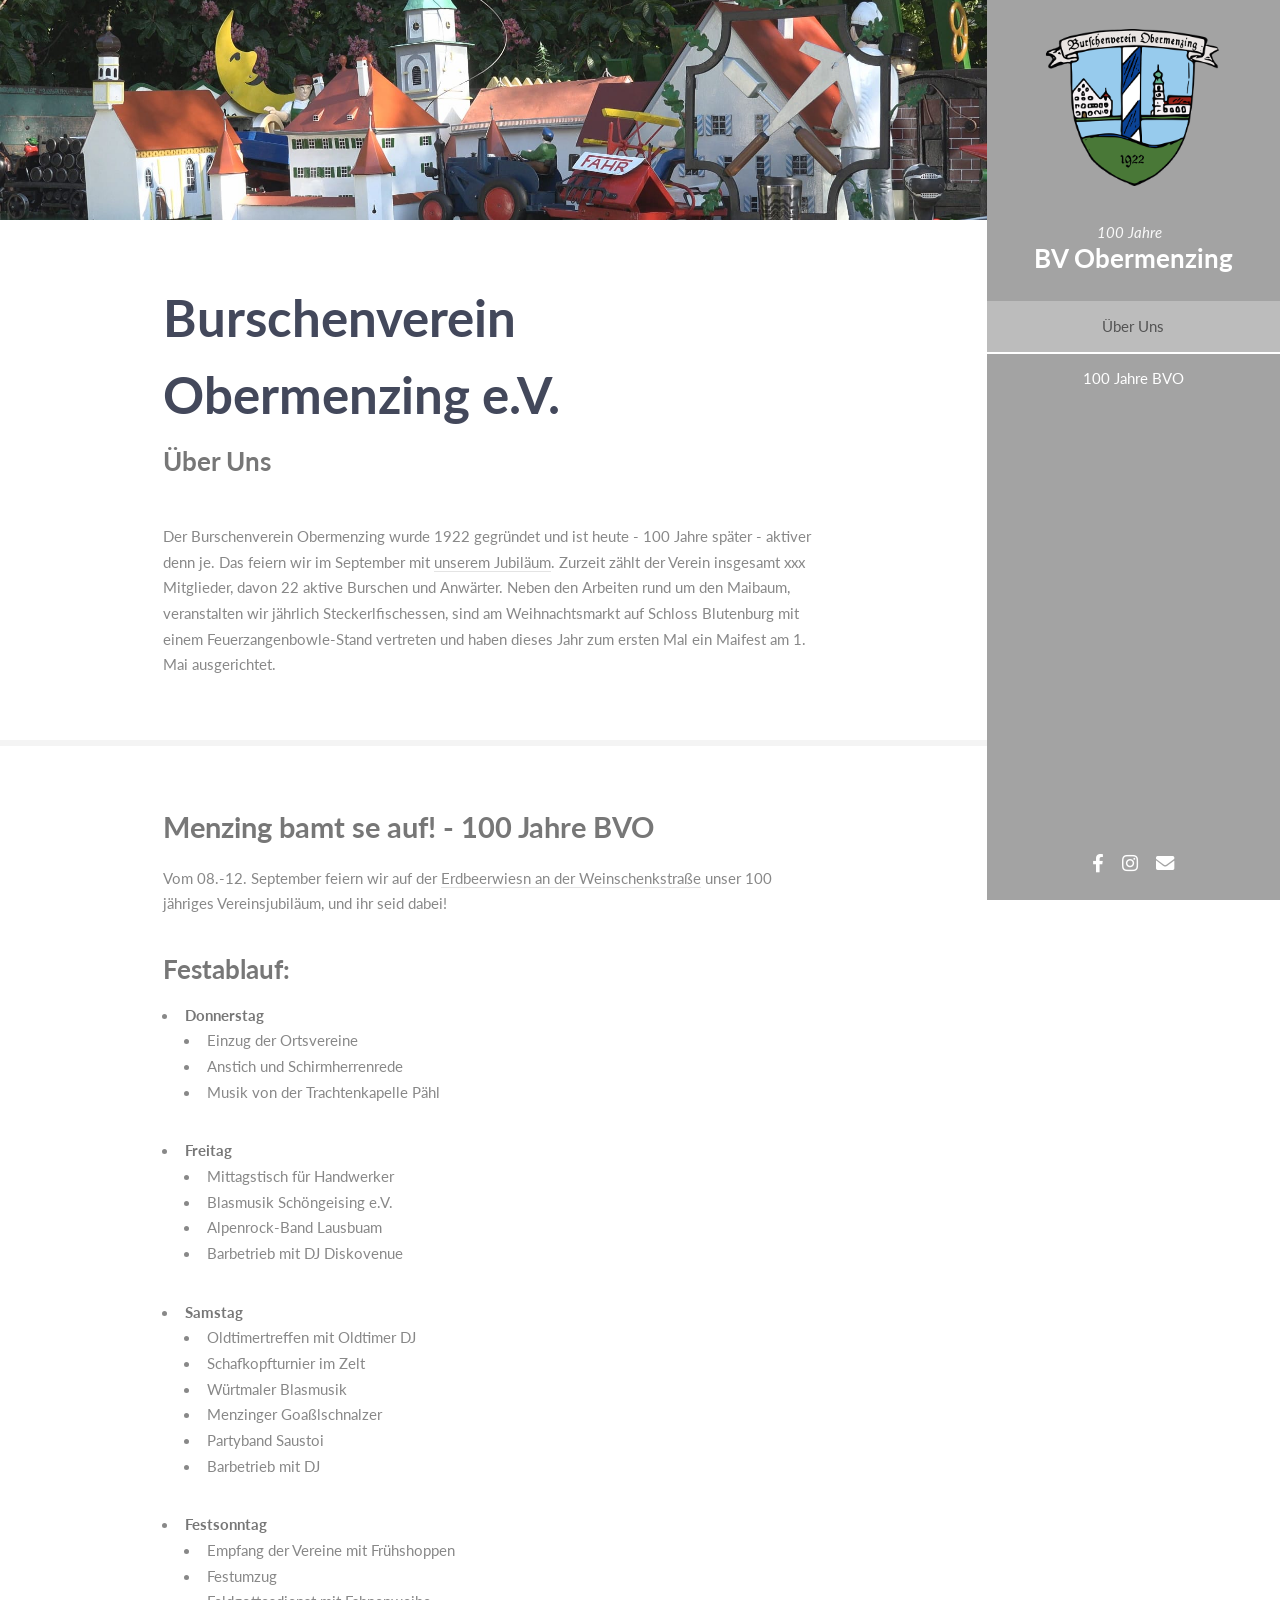
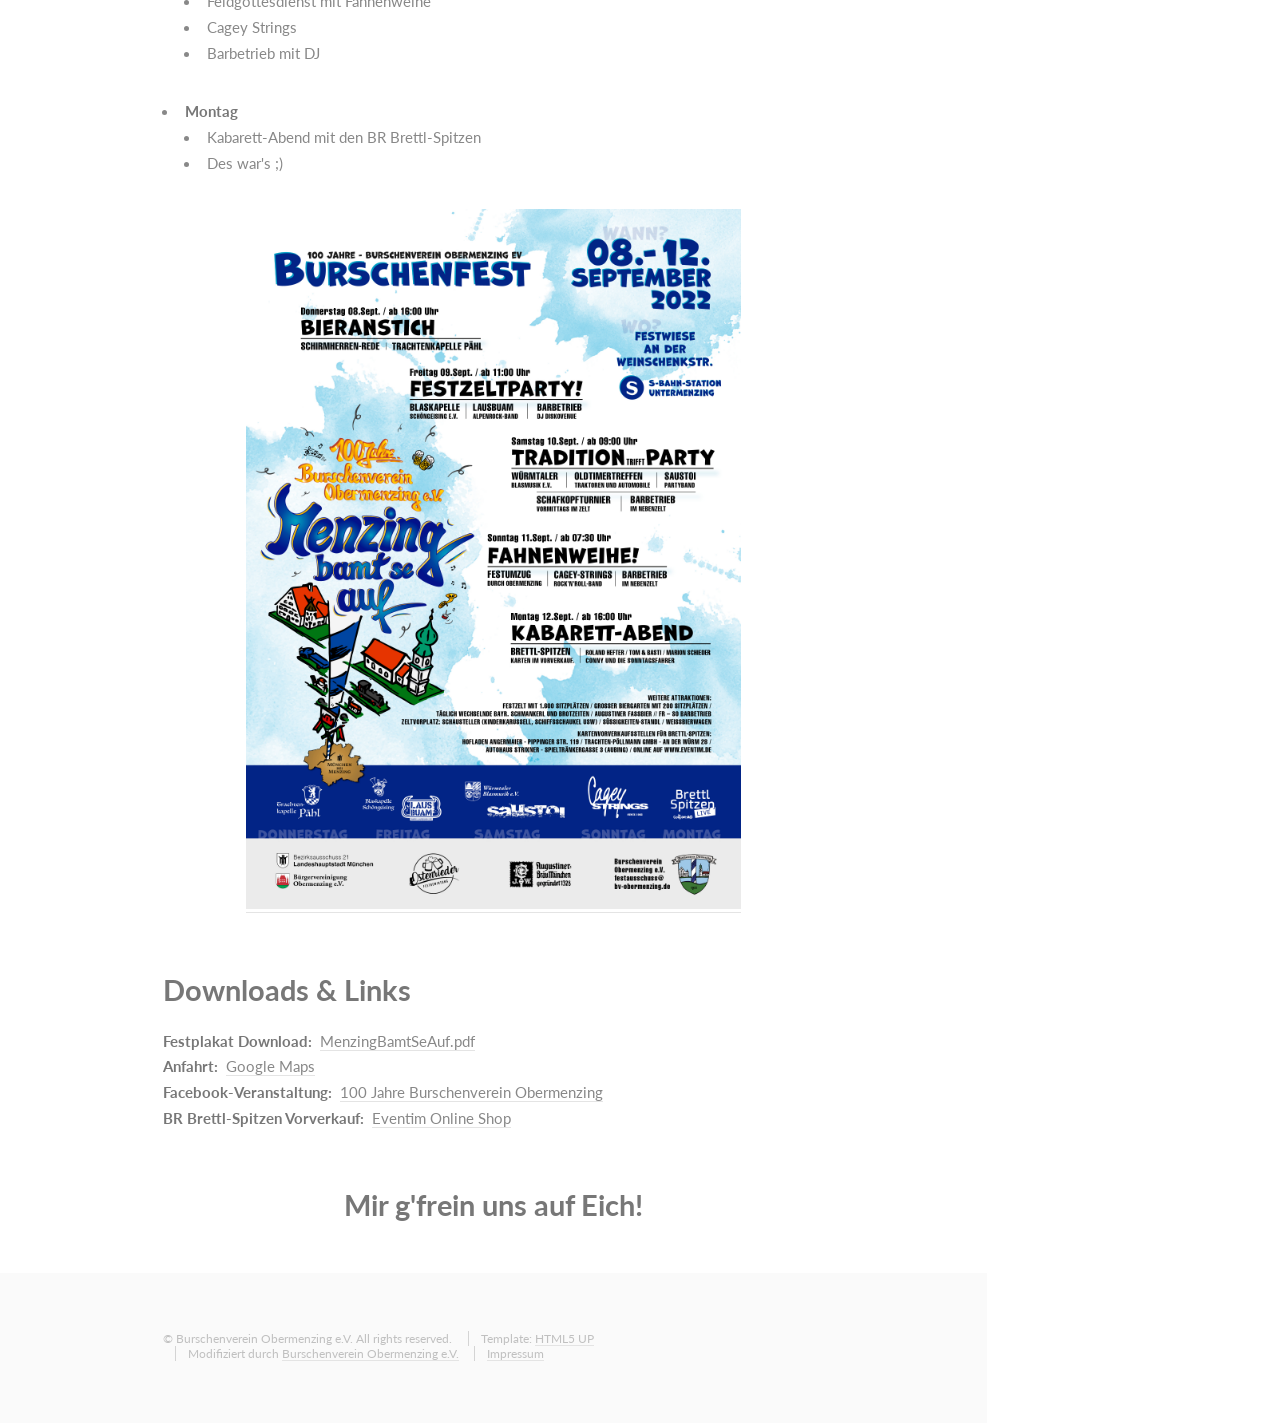
==== commit d9ad8b97: "Basic Structure finished" ====
--- a/index.html
+++ b/index.html
@@ -22,18 +22,20 @@
 				</header>
 				<nav id="nav">
 					<ul>
-						<li><a href="#one" class="active">100 Jahre BVO</a></li>
-						<li><a href="#two">Über Uns</a></li>
-						<li><a href="#four">Kontakt</a></li>
+						<li><a href="#one">Über Uns</a></li>
+						<li><a href="#two" class="active">100 Jahre BVO</a></li>
+						<!-- <li><a href="impressum.html">Impressum</a></li> -->
 					</ul>
 				</nav>
 				<footer>
-					<ul class="icons">
-
-						<li><a href="https://www.facebook.com/BurschenvereinObermenzing" target="_blank" class="icon brands fa-facebook-f"><span class="label">Facebook</span></a></li>
-						<li><a href="https://www.instagram.com/bv_obermenzing" target="_blank" class="icon brands fa-instagram"><span class="label">Instagram</span></a></li>
-						<li><a href="mailto:vorstand@bv-obermenzing.com?subject=Website Kontakt" class="icon solid fa-envelope"><span class="label">Email</span></a></li>
-					</ul>
+					<section>
+						<ul class="icons">
+							<!---<p>Folgt uns auf</p>--->
+							<li><a href="https://www.facebook.com/BurschenvereinObermenzing" target="_blank" class="icon brands fa-facebook-f"><span class="label">Facebook</span></a></li>
+							<li><a href="https://www.instagram.com/bv_obermenzing" target="_blank" class="icon brands fa-instagram"><span class="label">Instagram</span></a></li>
+							<li><a href="mailto:vorstand@bv-obermenzing.com?subject=Website Kontakt" class="icon solid fa-envelope"><span class="label">Email</span></a></li>
+						</ul>
+					</section>
 				</footer>
 			</section>
 
@@ -48,420 +50,112 @@
 								<div class="image main" data-position="center">
 									<img src="images/figuren.jpeg" alt="" />
 								</div>
+
 								<div class="container">
 									<header class="major">
-										<h2>Menzing bamt se auf!</h2>
-										<p>100 Jahre Burschenverein Obermenzing e.V.</p>
+										<h2>Burschenverein Obermenzing e.V.</h2>
+										<p>Über Uns</p>
 									</header>
-									<p>Vom 08.-12. September feiern wir auf der <a href=""> Erdbeerwiesn an der Weinschenkstraße</a> unser 100 jähriges Vereinsjubiläum, und ihr seid dabei!</p>
-									<p><img src="images/plakat_hoch.jpg" class="plakat" alt="" /></p>
-									<p><iframe src="https://www.google.com/maps/embed?pb=!1m18!1m12!1m3!1d865.2124573154684!2d11.471509829266315!3d48.17591989301159!2m3!1f0!2f0!3f0!3m2!1i1024!2i768!4f13.1!3m3!1m2!1s0x0%3A0x1438e4336ff5f3a0!2zNDjCsDEwJzMzLjMiTiAxMcKwMjgnMTkuNCJF!5e1!3m2!1sde!2sde!4v1654798062191!5m2!1sde!2sde" width="500" height="400" style="border:0;" allowfullscreen="" loading="lazy" referrerpolicy="no-referrer-when-downgrade"></iframe></p>
+									<p>Der Burschenverein Obermenzing wurde 1922 gegründet und ist heute - 100 Jahre später - aktiver denn je. Das feiern wir im September mit <a href="#one">unserem Jubiläum</a>.
+										Zurzeit zählt der Verein insgesamt xxx Mitglieder, davon 22 aktive Burschen und Anwärter. Neben den Arbeiten rund um den Maibaum, veranstalten wir jährlich Steckerlfischessen, sind am Weihnachtsmarkt auf Schloss Blutenburg mit
+										einem Feuerzangenbowle-Stand vertreten und haben dieses Jahr zum ersten Mal ein Maifest am 1. Mai ausgerichtet.
+									</p>
 								</div>
+
 							</section>
 
 						<!-- Two -->
 							<section id="two">
 								<div class="container">
-									<h3>Über Uns</h3>
-									<p>Der Burschenverein Obermenzing wurde 1922 gegründet und ist heute - 100 Jahre nach Gründung -aktiver denn je. Das feiern wir im September mit unserem <a href="#one">Jubiläum</a>.
-										Zurzeit zählt der Verein insgesamt xxx Mitglieder, davon xxx aktive Burschen. Neben den Arbeiten rund um den Maibaum, veranstalten wir jährlich Steckerlfischessen, sind am Weihnachtsmarkt auf Schloss Blutenburg mit
-										einem Feuerzangenbowle-Stand vertreten und haben dieses Jahr zum ersten Mal ein Maifest am 1. Mai ausgerichtet.
+									<h2>Menzing bamt se auf! - 100 Jahre BVO</h2>
+									<p>Vom 08.-12. September feiern wir auf der <a href="https://goo.gl/maps/BQkFVQeuzFjLm1Tv9"> Erdbeerwiesn an der Weinschenkstraße</a> unser 100 jähriges Vereinsjubiläum, und ihr seid dabei!</p>
+
+									<p>
+									<h3>Festablauf:</h3>
+										<ul>
+											<li><b>Donnerstag</b>
+												<ul>
+													<li>Einzug der Ortsvereine</li>
+													<li>Anstich und Schirmherrenrede</li>
+													<li>Musik von der Trachtenkapelle Pähl</li>
+												</ul>
+											</li>
+
+											<li><b>Freitag</b>
+												<ul>
+													<li>Mittagstisch für Handwerker</li>
+													<li>Blasmusik Schöngeising e.V.</li>
+													<li>Alpenrock-Band Lausbuam</li>
+													<li>Barbetrieb mit DJ Diskovenue</li>
+												</ul>
+											</li>
+
+											<li><b>Samstag</b>
+												<ul>
+													<li>Oldtimertreffen mit Oldtimer DJ</li>
+													<li>Schafkopfturnier im Zelt</li>
+													<li>Würtmaler Blasmusik</li>
+													<li>Menzinger Goaßlschnalzer</li>
+													<li>Partyband Saustoi</li>
+													<li>Barbetrieb mit DJ</li>
+												</ul>
+											</li>
+
+											<li><b>Festsonntag</b>
+												<ul>
+													<li>Empfang der Vereine mit Frühshoppen</li>
+													<li>Festumzug</li>
+													<li>Feldgottesdienst mit Fahnenweihe</li>
+													<li>Cagey Strings</li>
+													<li>Barbetrieb mit DJ</li>
+												</ul>
+											</li>
+											<li><b>Montag</b>
+												<ul>
+													<li>Kabarett-Abend mit den BR Brettl-Spitzen</li>
+													<li>Des war's ;)</li>
+												</ul>
+											</li>
+										</ul>
 									</p>
+
+									<div style="margin: auto; align: center; text-align: center;"><a href="images/MenzingBamtSeAuf.pdf" download><img src="images/plakat_hoch.jpg" class="plakat" alt="Plakat Menzing Bamt se auf" /></a></div>
+
+									<br>
+									<br>
+
+									<section>
+										<h2>Downloads & Links</h2>
+										<b>Festplakat Download:&nbsp;  </b> <a href="images/MenzingBamtSeAuf.pdf" download target="_blank">MenzingBamtSeAuf.pdf</a> <br>
+										<!--
+										<b>Festplakat Download:&nbsp;  </b> <a href="#" class="button">MenzingBamtSeAuf.pdf</a> <br>
+										<b>Festplakat Download:&nbsp;  </b> <a href="#" class="button">MenzingBamtSeAuf.pdf</a> <br>
+										<b>Festplakat Download:&nbsp;  </b> <a href="#" class="button">MenzingBamtSeAuf.pdf</a> <br>
+										-->
+										<b>Anfahrt:&nbsp;  </b> <a href="https://goo.gl/maps/BQkFVQeuzFjLm1Tv9" target="_blank">Google Maps</a>	<br>
+										<b>Facebook-Veranstaltung:&nbsp; </b> <a href="https://fb.me/e/4UTGOsXdm" target="_blank">100 Jahre Burschenverein Obermenzing</a> <br>
+										<b>BR Brettl-Spitzen Vorverkauf:&nbsp;  </b> <a href="https://www.eventim-light.com/de/a/623d4fd8f651992f04007de0/e/6266e99e422236692adb8682?lang=de" target="_blank">Eventim Online Shop</a> <br>
+									</section>
+
+									<br>
+									<br>
+									<div style="margin: auto; text-align: center;"> <h2>Mir g'frein uns auf Eich!</h2></div>
+
+									<!--
+									<p><iframe src="https://www.google.com/maps/embed?pb=!1m18!1m12!1m3!1d865.2124573154684!2d11.471509829266315!3d48.17591989301159!2m3!1f0!2f0!3f0!3m2!1i1024!2i768!4f13.1!3m3!1m2!1s0x0%3A0x1438e4336ff5f3a0!2zNDjCsDEwJzMzLjMiTiAxMcKwMjgnMTkuNCJF!5e1!3m2!1sde!2sde!4v1654798062191!5m2!1sde!2sde" width="500" height="400" style="border:0;" allowfullscreen="" loading="lazy" referrerpolicy="no-referrer-when-downgrade"></iframe></p>
+									-->
 								</div>
 							</section>
-
-						<!-- Three -->
-							<section id="three">
-								<div class="container">
-									<h3>A Few Accomplishments</h3>
-									<p>Integer eu ante ornare amet commetus vestibulum blandit integer in curae ac faucibus integer non. Adipiscing cubilia elementum integer. Integer eu ante ornare amet commetus.</p>
-									<div class="features">
-										<article>
-											<a href="#" class="image"><img src="images/pic01.jpg" alt="" /></a>
-											<div class="inner">
-												<h4>Possibly broke spacetime</h4>
-												<p>Integer eu ante ornare amet commetus vestibulum blandit integer in curae ac faucibus integer adipiscing ornare amet.</p>
-											</div>
-										</article>
-										<article>
-											<a href="#" class="image"><img src="images/pic02.jpg" alt="" /></a>
-											<div class="inner">
-												<h4>Terraformed a small moon</h4>
-												<p>Integer eu ante ornare amet commetus vestibulum blandit integer in curae ac faucibus integer adipiscing ornare amet.</p>
-											</div>
-										</article>
-										<article>
-											<a href="#" class="image"><img src="images/pic03.jpg" alt="" /></a>
-											<div class="inner">
-												<h4>Snapped dark matter in the wild</h4>
-												<p>Integer eu ante ornare amet commetus vestibulum blandit integer in curae ac faucibus integer adipiscing ornare amet.</p>
-											</div>
-										</article>
-									</div>
-								</div>
-							</section>
-
-						<!-- Four 
-							<section id="four">
-								<div class="container">
-									<h3>Contact Me</h3>
-									<p>Integer eu ante ornare amet commetus vestibulum blandit integer in curae ac faucibus integer non. Adipiscing cubilia elementum integer. Integer eu ante ornare amet commetus.</p>
-									<form method="post" action="#">
-										<div class="row gtr-uniform">
-											<div class="col-6 col-12-xsmall"><input type="text" name="name" id="name" placeholder="Name" /></div>
-											<div class="col-6 col-12-xsmall"><input type="email" name="email" id="email" placeholder="Email" /></div>
-											<div class="col-12"><input type="text" name="subject" id="subject" placeholder="Subject" /></div>
-											<div class="col-12"><textarea name="message" id="message" placeholder="Message" rows="6"></textarea></div>
-											<div class="col-12">
-												<ul class="actions">
-													<li><input type="submit" class="primary" value="Send Message" /></li>
-													<li><input type="reset" value="Reset Form" /></li>
-												</ul>
-											</div>
-										</div>
-									</form>
-								</div>
-							</section>
-						-->
-
-						<!-- Five -->
-						<!--
-							<section id="five">
-								<div class="container">
-									<h3>Elements</h3>
-
-									<section>
-										<h4>Text</h4>
-										<p>This is <b>bold</b> and this is <strong>strong</strong>. This is <i>italic</i> and this is <em>emphasized</em>.
-										This is <sup>superscript</sup> text and this is <sub>subscript</sub> text.
-										This is <u>underlined</u> and this is code: <code>for (;;) { ... }</code>. Finally, <a href="#">this is a link</a>.</p>
-										<hr />
-										<header>
-											<h4>Heading with a Subtitle</h4>
-											<p>Lorem ipsum dolor sit amet nullam id egestas urna aliquam</p>
-										</header>
-										<p>Nunc lacinia ante nunc ac lobortis. Interdum adipiscing gravida odio porttitor sem non mi integer non faucibus ornare mi ut ante amet placerat aliquet. Volutpat eu sed ante lacinia sapien lorem accumsan varius montes viverra nibh in adipiscing blandit tempus accumsan.</p>
-										<header>
-											<h5>Heading with a Subtitle</h5>
-											<p>Lorem ipsum dolor sit amet nullam id egestas urna aliquam</p>
-										</header>
-										<p>Nunc lacinia ante nunc ac lobortis. Interdum adipiscing gravida odio porttitor sem non mi integer non faucibus ornare mi ut ante amet placerat aliquet. Volutpat eu sed ante lacinia sapien lorem accumsan varius montes viverra nibh in adipiscing blandit tempus accumsan.</p>
-										<hr />
-										<h2>Heading Level 2</h2>
-										<h3>Heading Level 3</h3>
-										<h4>Heading Level 4</h4>
-										<h5>Heading Level 5</h5>
-										<h6>Heading Level 6</h6>
-										<hr />
-										<h5>Blockquote</h5>
-										<blockquote>Fringilla nisl. Donec accumsan interdum nisi, quis tincidunt felis sagittis eget tempus euismod. Vestibulum ante ipsum primis in faucibus vestibulum. Blandit adipiscing eu felis iaculis volutpat ac adipiscing accumsan faucibus. Vestibulum ante ipsum primis in faucibus lorem ipsum dolor sit amet nullam adipiscing eu felis.</blockquote>
-										<h5>Preformatted</h5>
-										<pre><code>i = 0;
-
-while (!deck.isInOrder()) {
-    print 'Iteration ' + i;
-    deck.shuffle();
-    i++;
-}
-
-print 'It took ' + i + ' iterations to sort the deck.';</code></pre>
-									</section>
-
-									<section>
-										<h4>Lists</h4>
-										<div class="row">
-											<div class="col-6 col-12-xsmall">
-												<h5>Unordered</h5>
-												<ul>
-													<li>Dolor pulvinar etiam magna etiam.</li>
-													<li>Sagittis adipiscing lorem eleifend.</li>
-													<li>Felis enim feugiat dolore viverra.</li>
-												</ul>
-												<h5>Alternate</h5>
-												<ul class="alt">
-													<li>Dolor pulvinar etiam magna etiam.</li>
-													<li>Sagittis adipiscing lorem eleifend.</li>
-													<li>Felis enim feugiat dolore viverra.</li>
-												</ul>
-											</div>
-											<div class="col-6 col-12-xsmall">
-												<h5>Ordered</h5>
-												<ol>
-													<li>Dolor pulvinar etiam magna etiam.</li>
-													<li>Etiam vel felis at lorem sed viverra.</li>
-													<li>Felis enim feugiat dolore viverra.</li>
-													<li>Dolor pulvinar etiam magna etiam.</li>
-													<li>Etiam vel felis at lorem sed viverra.</li>
-													<li>Felis enim feugiat dolore viverra.</li>
-												</ol>
-												<h5>Icons</h5>
-												<ul class="icons">
-													<li><a href="#" class="icon brands fa-twitter"><span class="label">Twitter</span></a></li>
-													<li><a href="#" class="icon brands fa-facebook-f"><span class="label">Facebook</span></a></li>
-													<li><a href="#" class="icon brands fa-instagram"><span class="label">Instagram</span></a></li>
-													<li><a href="#" class="icon brands fa-github"><span class="label">Github</span></a></li>
-													<li><a href="#" class="icon brands fa-dribbble"><span class="label">Dribbble</span></a></li>
-													<li><a href="#" class="icon brands fa-tumblr"><span class="label">Tumblr</span></a></li>
-												</ul>
-											</div>
-										</div>
-										<h5>Actions</h5>
-										<ul class="actions">
-											<li><a href="#" class="button primary">Default</a></li>
-											<li><a href="#" class="button">Default</a></li>
-											<li><a href="#" class="button alt">Default</a></li>
-										</ul>
-										<ul class="actions small">
-											<li><a href="#" class="button primary small">Small</a></li>
-											<li><a href="#" class="button small">Small</a></li>
-											<li><a href="#" class="button alt small">Small</a></li>
-										</ul>
-										<div class="row">
-											<div class="col-3 col-6-medium col-12-xsmall">
-												<ul class="actions stacked">
-													<li><a href="#" class="button primary">Default</a></li>
-													<li><a href="#" class="button">Default</a></li>
-													<li><a href="#" class="button alt">Default</a></li>
-												</ul>
-											</div>
-											<div class="col-3 col-6 col-12-xsmall">
-												<ul class="actions stacked">
-													<li><a href="#" class="button primary small">Small</a></li>
-													<li><a href="#" class="button small">Small</a></li>
-													<li><a href="#" class="button alt small">Small</a></li>
-												</ul>
-											</div>
-											<div class="col-3 col-6-medium col-12-xsmall">
-												<ul class="actions stacked">
-													<li><a href="#" class="button primary fit">Default</a></li>
-													<li><a href="#" class="button fit">Default</a></li>
-													<li><a href="#" class="button alt fit">Default</a></li>
-												</ul>
-											</div>
-											<div class="col-3 col-6-medium col-12-xsmall">
-												<ul class="actions stacked">
-													<li><a href="#" class="button primary small fit">Small</a></li>
-													<li><a href="#" class="button small fit">Small</a></li>
-													<li><a href="#" class="button alt small fit">Small</a></li>
-												</ul>
-											</div>
-										</div>
-									</section>
-
-									<section>
-										<h4>Table</h4>
-										<h5>Default</h5>
-										<div class="table-wrapper">
-											<table>
-												<thead>
-													<tr>
-														<th>Name</th>
-														<th>Description</th>
-														<th>Price</th>
-													</tr>
-												</thead>
-												<tbody>
-													<tr>
-														<td>Item One</td>
-														<td>Ante turpis integer aliquet porttitor.</td>
-														<td>29.99</td>
-													</tr>
-													<tr>
-														<td>Item Two</td>
-														<td>Vis ac commodo adipiscing arcu aliquet.</td>
-														<td>19.99</td>
-													</tr>
-													<tr>
-														<td>Item Three</td>
-														<td> Morbi faucibus arcu accumsan lorem.</td>
-														<td>29.99</td>
-													</tr>
-													<tr>
-														<td>Item Four</td>
-														<td>Vitae integer tempus condimentum.</td>
-														<td>19.99</td>
-													</tr>
-													<tr>
-														<td>Item Five</td>
-														<td>Ante turpis integer aliquet porttitor.</td>
-														<td>29.99</td>
-													</tr>
-												</tbody>
-												<tfoot>
-													<tr>
-														<td colspan="2"></td>
-														<td>100.00</td>
-													</tr>
-												</tfoot>
-											</table>
-										</div>
-
-										<h5>Alternate</h5>
-										<div class="table-wrapper">
-											<table class="alt">
-												<thead>
-													<tr>
-														<th>Name</th>
-														<th>Description</th>
-														<th>Price</th>
-													</tr>
-												</thead>
-												<tbody>
-													<tr>
-														<td>Item One</td>
-														<td>Ante turpis integer aliquet porttitor.</td>
-														<td>29.99</td>
-													</tr>
-													<tr>
-														<td>Item Two</td>
-														<td>Vis ac commodo adipiscing arcu aliquet.</td>
-														<td>19.99</td>
-													</tr>
-													<tr>
-														<td>Item Three</td>
-														<td> Morbi faucibus arcu accumsan lorem.</td>
-														<td>29.99</td>
-													</tr>
-													<tr>
-														<td>Item Four</td>
-														<td>Vitae integer tempus condimentum.</td>
-														<td>19.99</td>
-													</tr>
-													<tr>
-														<td>Item Five</td>
-														<td>Ante turpis integer aliquet porttitor.</td>
-														<td>29.99</td>
-													</tr>
-												</tbody>
-												<tfoot>
-													<tr>
-														<td colspan="2"></td>
-														<td>100.00</td>
-													</tr>
-												</tfoot>
-											</table>
-										</div>
-									</section>
-
-									<section>
-										<h4>Buttons</h4>
-										<ul class="actions">
-											<li><a href="#" class="button primary">Primary</a></li>
-											<li><a href="#" class="button">Default</a></li>
-											<li><a href="#" class="button alt">Alternate</a></li>
-										</ul>
-										<ul class="actions">
-											<li><a href="#" class="button primary large">Large</a></li>
-											<li><a href="#" class="button">Default</a></li>
-											<li><a href="#" class="button alt small">Small</a></li>
-										</ul>
-										<ul class="actions fit">
-											<li><a href="#" class="button primary fit">Fit</a></li>
-											<li><a href="#" class="button fit">Fit</a></li>
-											<li><a href="#" class="button alt fit">Fit</a></li>
-										</ul>
-										<ul class="actions fit small">
-											<li><a href="#" class="button primary fit small">Fit + Small</a></li>
-											<li><a href="#" class="button fit small">Fit + Small</a></li>
-											<li><a href="#" class="button alt fit small">Fit + Small</a></li>
-										</ul>
-										<ul class="actions">
-											<li><a href="#" class="button primary icon solid fa-download">Icon</a></li>
-											<li><a href="#" class="button icon solid fa-download">Icon</a></li>
-											<li><a href="#" class="button alt icon solid fa-check">Icon</a></li>
-										</ul>
-										<ul class="actions">
-											<li><span class="button primary disabled">Primary</span></li>
-											<li><span class="button disabled">Default</span></li>
-											<li><span class="button alt disabled">Alternate</span></li>
-										</ul>
-									</section>
-
-									<section>
-										<h4>Form</h4>
-										<form method="post" action="#">
-											<div class="row gtr-uniform">
-												<div class="col-6 col-12-xsmall">
-													<input type="text" name="demo-name" id="demo-name" value="" placeholder="Name" />
-												</div>
-												<div class="col-6 col-12-xsmall">
-													<input type="email" name="demo-email" id="demo-email" value="" placeholder="Email" />
-												</div>
-												<div class="col-12">
-													<select name="demo-category" id="demo-category">
-														<option value="">- Category -</option>
-														<option value="1">Manufacturing</option>
-														<option value="1">Shipping</option>
-														<option value="1">Administration</option>
-														<option value="1">Human Resources</option>
-													</select>
-												</div>
-												<div class="col-4 col-12-medium">
-													<input type="radio" id="demo-priority-low" name="demo-priority" checked>
-													<label for="demo-priority-low">Low Priority</label>
-												</div>
-												<div class="col-4 col-12-medium">
-													<input type="radio" id="demo-priority-normal" name="demo-priority">
-													<label for="demo-priority-normal">Normal Priority</label>
-												</div>
-												<div class="col-4 col-12-medium">
-													<input type="radio" id="demo-priority-high" name="demo-priority">
-													<label for="demo-priority-high">High Priority</label>
-												</div>
-												<div class="col-6 col-12-medium">
-													<input type="checkbox" id="demo-copy" name="demo-copy">
-													<label for="demo-copy">Email me a copy of this message</label>
-												</div>
-												<div class="col-6 col-12-medium">
-													<input type="checkbox" id="demo-human" name="demo-human" checked>
-													<label for="demo-human">I am a human and not a robot</label>
-												</div>
-												<div class="col-12">
-													<textarea name="demo-message" id="demo-message" placeholder="Enter your message" rows="6"></textarea>
-												</div>
-												<div class="col-12">
-													<ul class="actions">
-														<li><input type="submit" value="Send Message" /></li>
-														<li><input type="reset" value="Reset" class="alt" /></li>
-													</ul>
-												</div>
-											</div>
-										</form>
-									</section>
-
-									<section>
-										<h4>Image</h4>
-										<h5>Fit</h5>
-										<span class="image fit"><img src="images/banner.jpg" alt="" /></span>
-										<div class="box alt">
-											<div class="row gtr-50 gtr-uniform">
-												<div class="col-4"><span class="image fit"><img src="images/pic01.jpg" alt="" /></span></div>
-												<div class="col-4"><span class="image fit"><img src="images/pic02.jpg" alt="" /></span></div>
-												<div class="col-4"><span class="image fit"><img src="images/pic03.jpg" alt="" /></span></div>
-												<div class="col-4"><span class="image fit"><img src="images/pic02.jpg" alt="" /></span></div>
-												<div class="col-4"><span class="image fit"><img src="images/pic03.jpg" alt="" /></span></div>
-												<div class="col-4"><span class="image fit"><img src="images/pic01.jpg" alt="" /></span></div>
-												<div class="col-4"><span class="image fit"><img src="images/pic03.jpg" alt="" /></span></div>
-												<div class="col-4"><span class="image fit"><img src="images/pic01.jpg" alt="" /></span></div>
-												<div class="col-4"><span class="image fit"><img src="images/pic02.jpg" alt="" /></span></div>
-											</div>
-										</div>
-										<h5>Left &amp; Right</h5>
-										<p><span class="image left"><img src="images/avatar.jpg" alt="" /></span>Fringilla nisl. Donec accumsan interdum nisi, quis tincidunt felis sagittis eget. tempus euismod. Vestibulum ante ipsum primis in faucibus vestibulum. Blandit adipiscing eu felis iaculis volutpat ac adipiscing accumsan eu faucibus. Integer ac pellentesque praesent tincidunt felis sagittis eget. tempus euismod. Vestibulum ante ipsum primis in faucibus vestibulum. Blandit adipiscing eu felis iaculis volutpat ac adipiscing accumsan eu faucibus. Integer ac pellentesque praesent. Donec accumsan interdum nisi, quis tincidunt felis sagittis eget. tempus euismod. Vestibulum ante ipsum primis in faucibus vestibulum. Blandit adipiscing eu felis iaculis volutpat ac adipiscing accumsan eu faucibus. Integer ac pellentesque praesent tincidunt felis sagittis eget. tempus euismod. Vestibulum ante ipsum primis in faucibus vestibulum. Blandit adipiscing eu felis iaculis volutpat ac adipiscing accumsan eu faucibus. Integer ac pellentesque praesent.</p>
-										<p><span class="image right"><img src="images/avatar.jpg" alt="" /></span>Fringilla nisl. Donec accumsan interdum nisi, quis tincidunt felis sagittis eget. tempus euismod. Vestibulum ante ipsum primis in faucibus vestibulum. Blandit adipiscing eu felis iaculis volutpat ac adipiscing accumsan eu faucibus. Integer ac pellentesque praesent tincidunt felis sagittis eget. tempus euismod. Vestibulum ante ipsum primis in faucibus vestibulum. Blandit adipiscing eu felis iaculis volutpat ac adipiscing accumsan eu faucibus. Integer ac pellentesque praesent. Donec accumsan interdum nisi, quis tincidunt felis sagittis eget. tempus euismod. Vestibulum ante ipsum primis in faucibus vestibulum. Blandit adipiscing eu felis iaculis volutpat ac adipiscing accumsan eu faucibus. Integer ac pellentesque praesent tincidunt felis sagittis eget. tempus euismod. Vestibulum ante ipsum primis in faucibus vestibulum. Blandit adipiscing eu felis iaculis volutpat ac adipiscing accumsan eu faucibus. Integer ac pellentesque praesent.</p>
-									</section>
-
-								</div>
-							</section>
-						-->
-
 					</div>
 
 				<!-- Footer -->
 					<section id="footer">
 						<div class="container">
 							<ul class="copyright">
-								<li>&copy; Burschenverein Obermenzing e.V. All rights reserved.</li><li>Template: <a href="http://html5up.net">HTML5 UP</a></li><li>Modifiziert durch <a href="mailto:vorstand@bv-obermenzing.com?subject=Website Kontakt Footer">Burschenverein Obermenzing e.V.</a> </li>
+								<li>&copy; Burschenverein Obermenzing e.V. All rights reserved.</li>
+								<li>Template: <a href="http://html5up.net">HTML5 UP</a></li>
+								<li>Modifiziert durch <a href="mailto:vorstand@bv-obermenzing.com?subject=Website Kontakt Footer">Burschenverein Obermenzing e.V.</a> </li>
+								<li><a href="impressum.html">Impressum</a></li>
 							</ul>
 						</div>
 					</section>
--- a/assets/css/main.css
+++ b/assets/css/main.css
@@ -111,7 +111,7 @@
 		-ms-transition: color 0.2s ease-in-out, border-color 0.2s ease-in-out;
 		transition: color 0.2s ease-in-out, border-color 0.2s ease-in-out;
 		border-bottom: solid 1px #e4e4e4;
-		color: inherit;
+		color: inherit  ;
 		text-decoration: none;
 	}
 
@@ -3324,5 +3324,20 @@
 	}
 
 	.plakat{
-		width: 100%;
-	}
+		width: 75%;
+	}
+
+	.button {
+      /*font: bold 11pt;
+      font: inherit;*/
+      text-decoration: none;
+      background-color: #535353;
+      text-color: ;
+      color: #EEEEE;
+      margin: auto;
+      padding: 0px 6px 0px 6px;
+      border-top: 1px solid #CCCCCC;
+      border-right: 1px solid #333333;
+      border-bottom: 1px solid #333333;
+      border-left: 1px solid #CCCCCC;
+    }
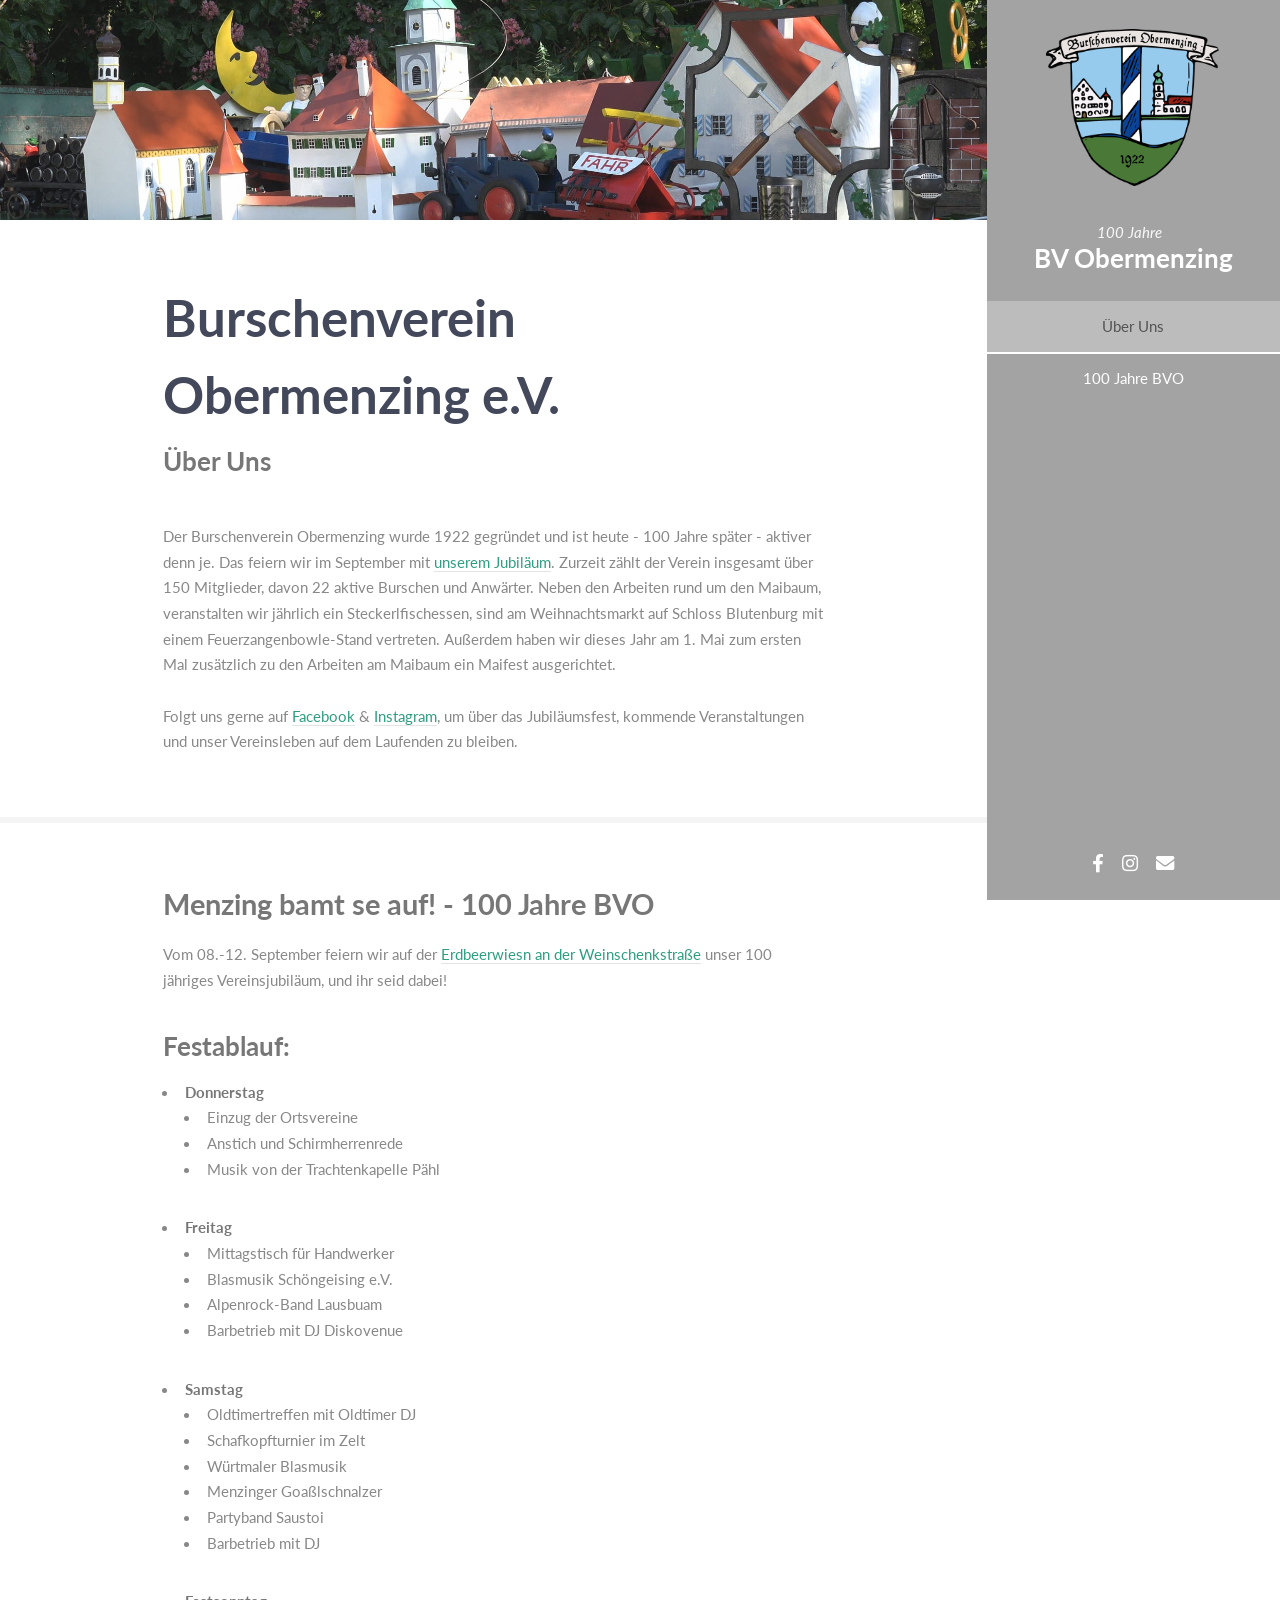
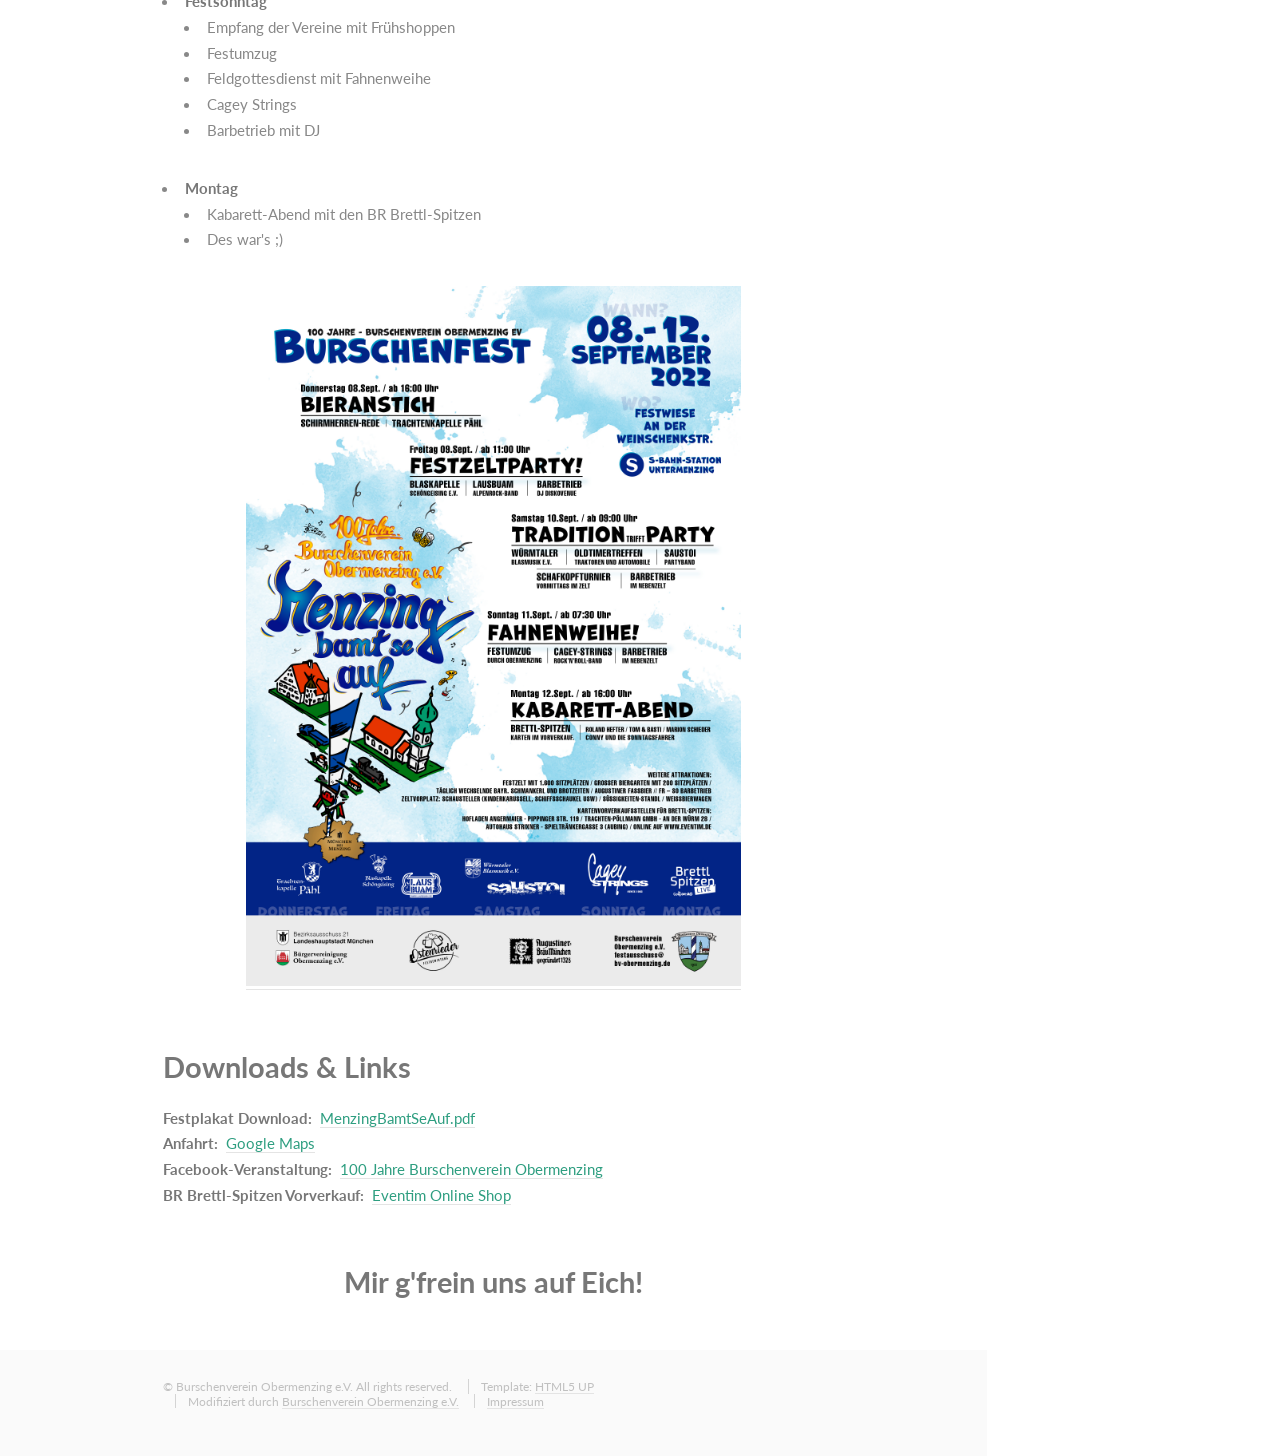
==== commit afd38c0f: "Final besides banner" ====
--- a/index.html
+++ b/index.html
@@ -16,7 +16,7 @@
 		<!-- Header -->
 			<section id="header">
 				<header>
-					<span class="image avatar"><img src="images/logo_farbe.png" alt="BVO" /></span>
+					<span class="image avatar"><a href="#"><img src="images/logo_farbe.png" alt="BVO" /></a></span>
 					<p>100 Jahre &nbsp;	<b class="emoji"></b></p>
 					<h1 id="logo"><a href="#">BV Obermenzing</a></h1>
 				</header>
@@ -57,8 +57,13 @@
 										<p>Über Uns</p>
 									</header>
 									<p>Der Burschenverein Obermenzing wurde 1922 gegründet und ist heute - 100 Jahre später - aktiver denn je. Das feiern wir im September mit <a href="#one">unserem Jubiläum</a>.
-										Zurzeit zählt der Verein insgesamt xxx Mitglieder, davon 22 aktive Burschen und Anwärter. Neben den Arbeiten rund um den Maibaum, veranstalten wir jährlich Steckerlfischessen, sind am Weihnachtsmarkt auf Schloss Blutenburg mit
-										einem Feuerzangenbowle-Stand vertreten und haben dieses Jahr zum ersten Mal ein Maifest am 1. Mai ausgerichtet.
+										Zurzeit zählt der Verein insgesamt über 150 Mitglieder, davon 22 aktive Burschen und Anwärter. Neben den Arbeiten rund um den Maibaum, veranstalten wir jährlich ein Steckerlfischessen,
+										sind am Weihnachtsmarkt auf Schloss Blutenburg mit einem Feuerzangenbowle-Stand vertreten. Außerdem haben wir dieses Jahr am 1. Mai zum ersten Mal zusätzlich zu den Arbeiten
+										am Maibaum ein Maifest ausgerichtet.
+										<br>
+										<br>
+										Folgt uns gerne auf <a href="https://www.facebook.com/BurschenvereinObermenzing" target="_blank">Facebook</a> & <a href="https://www.instagram.com/bv_obermenzing" target="_blank">Instagram</a>, um über das
+										Jubiläumsfest, kommende Veranstaltungen und unser Vereinsleben auf dem Laufenden zu bleiben.
 									</p>
 								</div>
 
--- a/assets/css/main.css
+++ b/assets/css/main.css
@@ -111,7 +111,7 @@
 		-ms-transition: color 0.2s ease-in-out, border-color 0.2s ease-in-out;
 		transition: color 0.2s ease-in-out, border-color 0.2s ease-in-out;
 		border-bottom: solid 1px #e4e4e4;
-		color: inherit  ;
+		color: #2e9e80;
 		text-decoration: none;
 	}
 
@@ -2837,7 +2837,7 @@
 	}
 
 		#main > section > .container {
-			padding: 6em 0 4em 0;
+			padding: 4em 0 1em 0;
 		}
 
 		#main > section:first-child {
@@ -2851,7 +2851,7 @@
 		border-top: 0;
 		color: #c0c0c0;
 		overflow: hidden;
-		padding: 4em 0 2em 0;
+		padding: 2em 0 1em 0;
 	}
 
 		#footer .copyright {
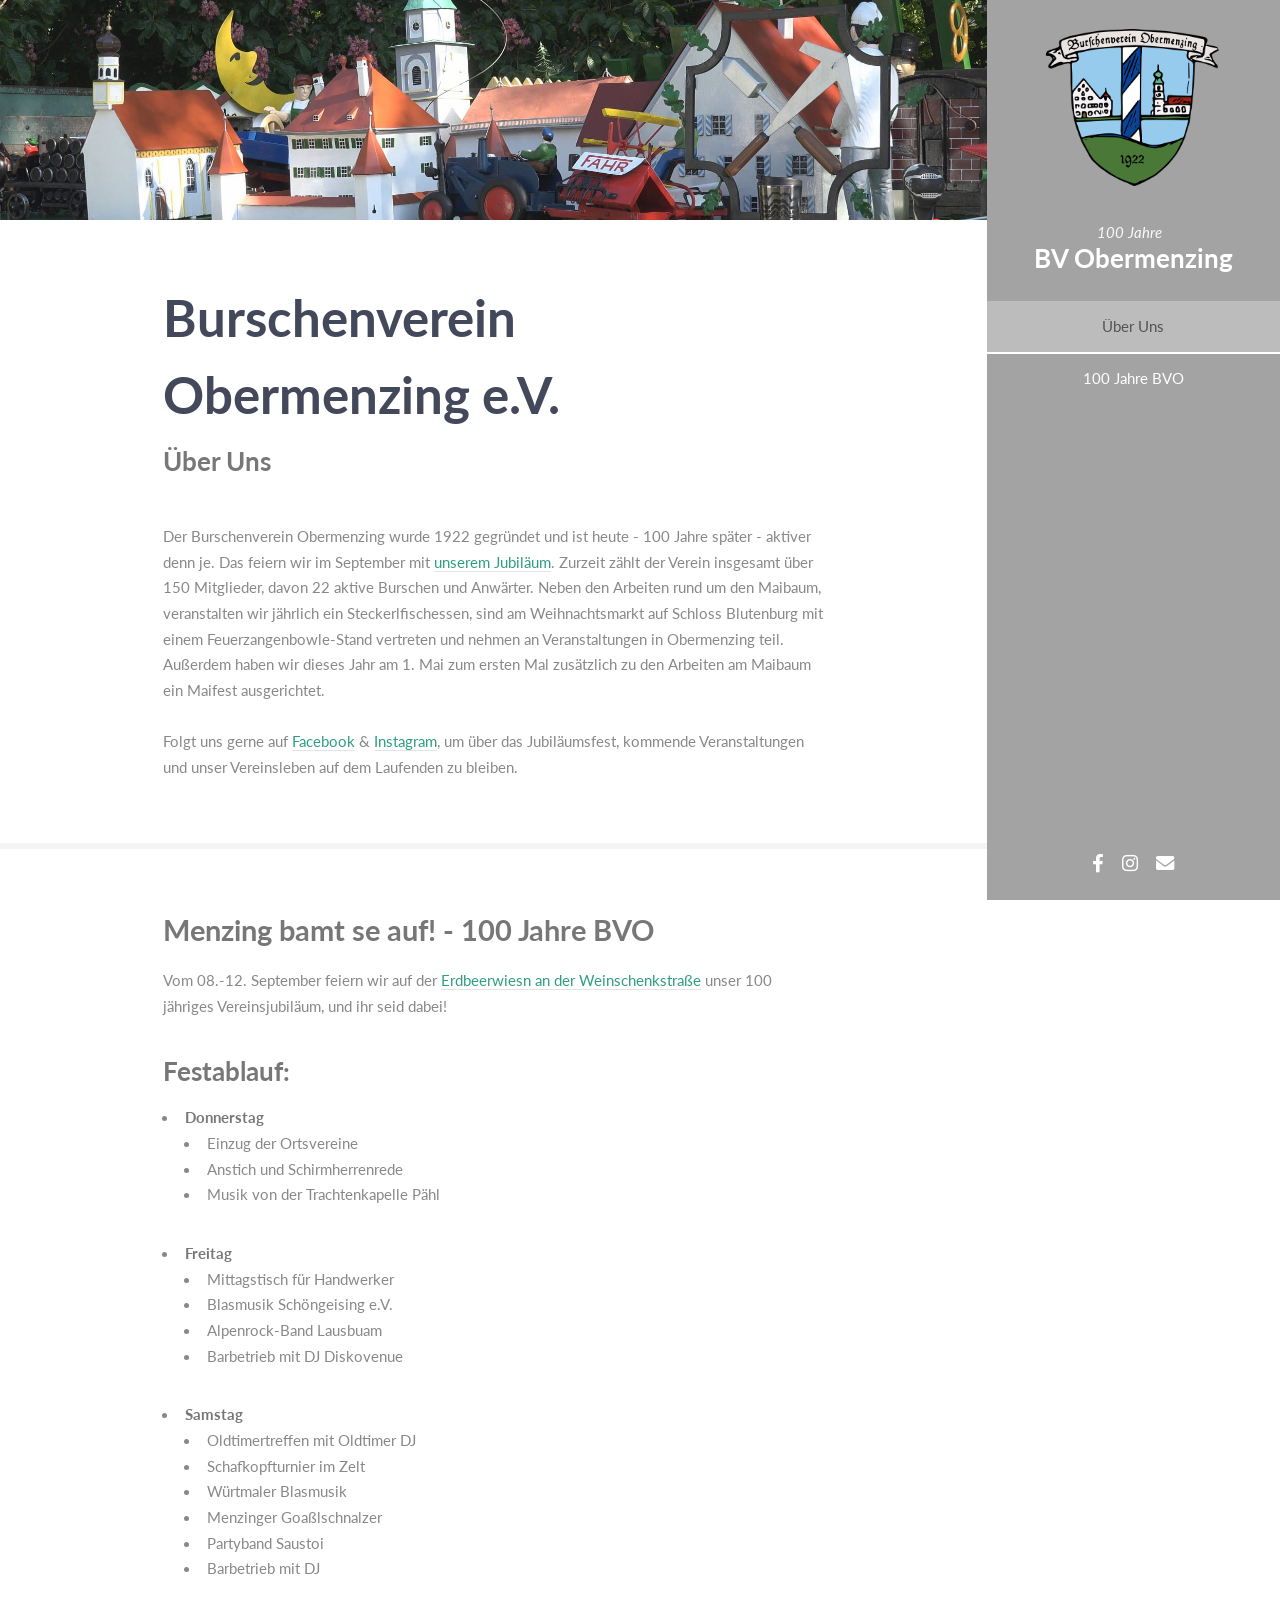
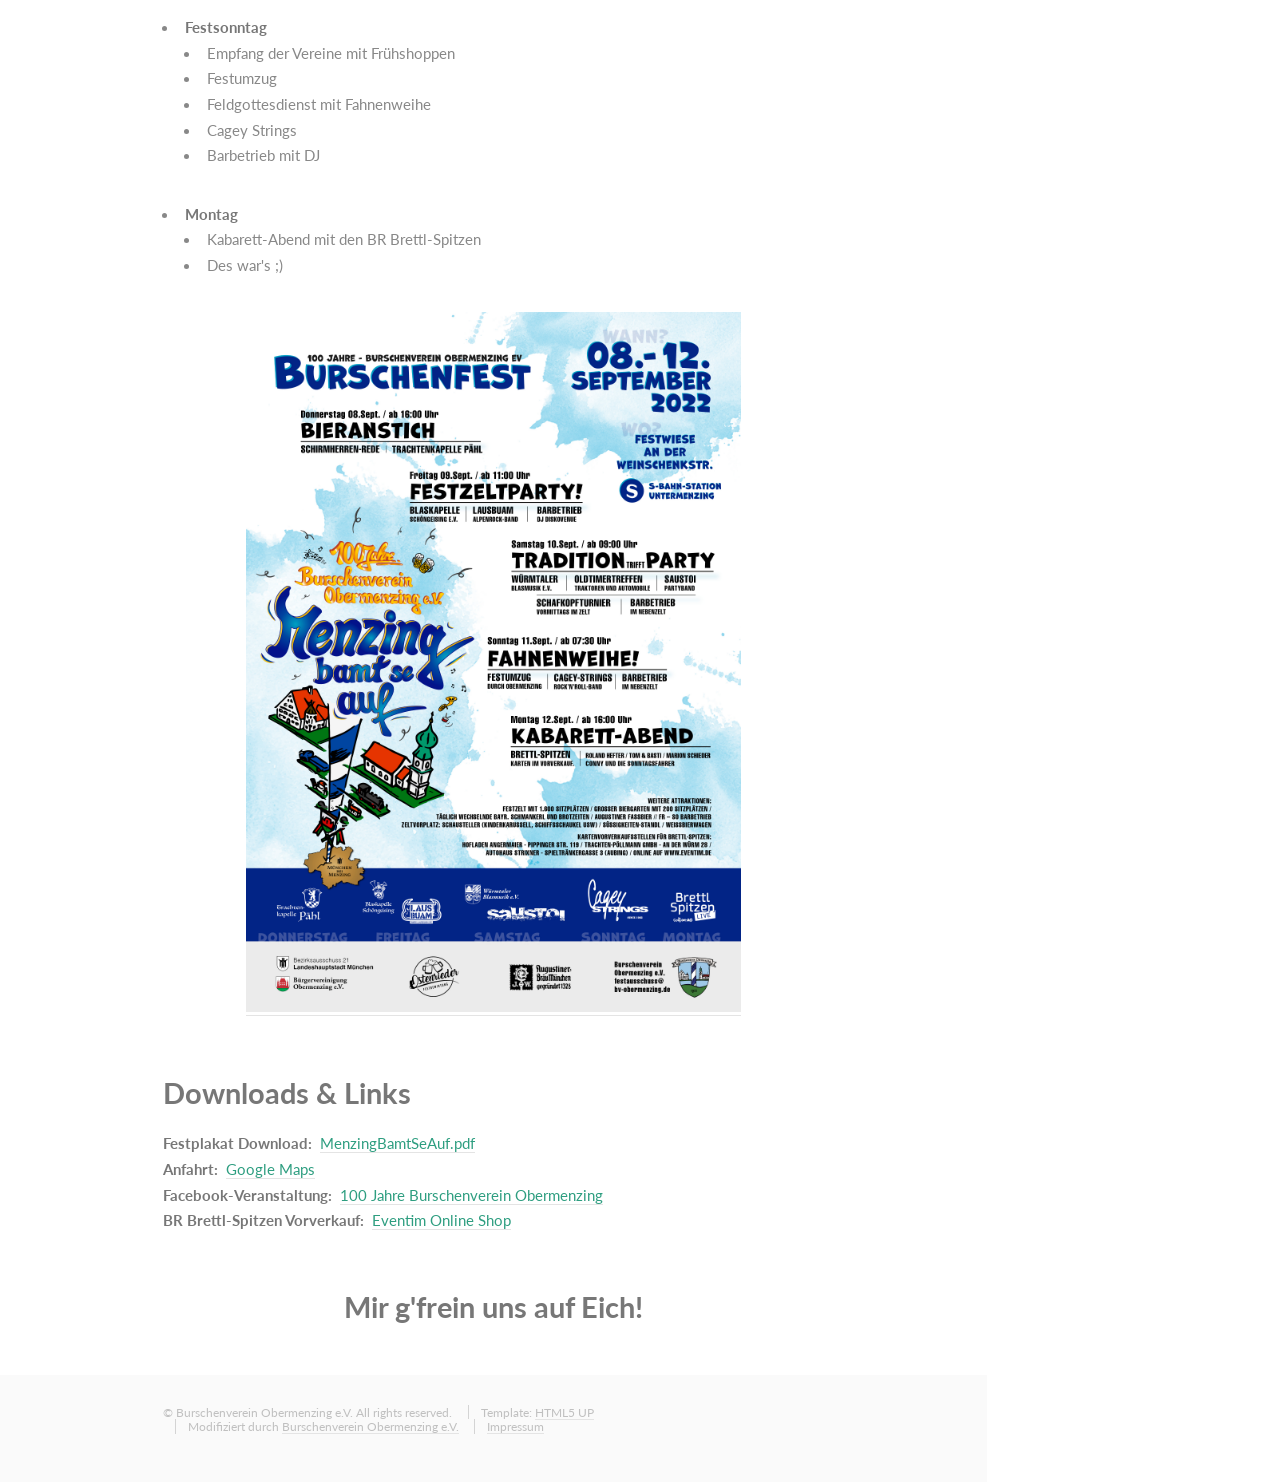
==== commit 593a5ba3: "Minor text change" ====
--- a/index.html
+++ b/index.html
@@ -58,7 +58,7 @@
 									</header>
 									<p>Der Burschenverein Obermenzing wurde 1922 gegründet und ist heute - 100 Jahre später - aktiver denn je. Das feiern wir im September mit <a href="#one">unserem Jubiläum</a>.
 										Zurzeit zählt der Verein insgesamt über 150 Mitglieder, davon 22 aktive Burschen und Anwärter. Neben den Arbeiten rund um den Maibaum, veranstalten wir jährlich ein Steckerlfischessen,
-										sind am Weihnachtsmarkt auf Schloss Blutenburg mit einem Feuerzangenbowle-Stand vertreten. Außerdem haben wir dieses Jahr am 1. Mai zum ersten Mal zusätzlich zu den Arbeiten
+										sind am Weihnachtsmarkt auf Schloss Blutenburg mit einem Feuerzangenbowle-Stand vertreten und nehmen an Veranstaltungen in Obermenzing teil. Außerdem haben wir dieses Jahr am 1. Mai zum ersten Mal zusätzlich zu den Arbeiten
 										am Maibaum ein Maifest ausgerichtet.
 										<br>
 										<br>
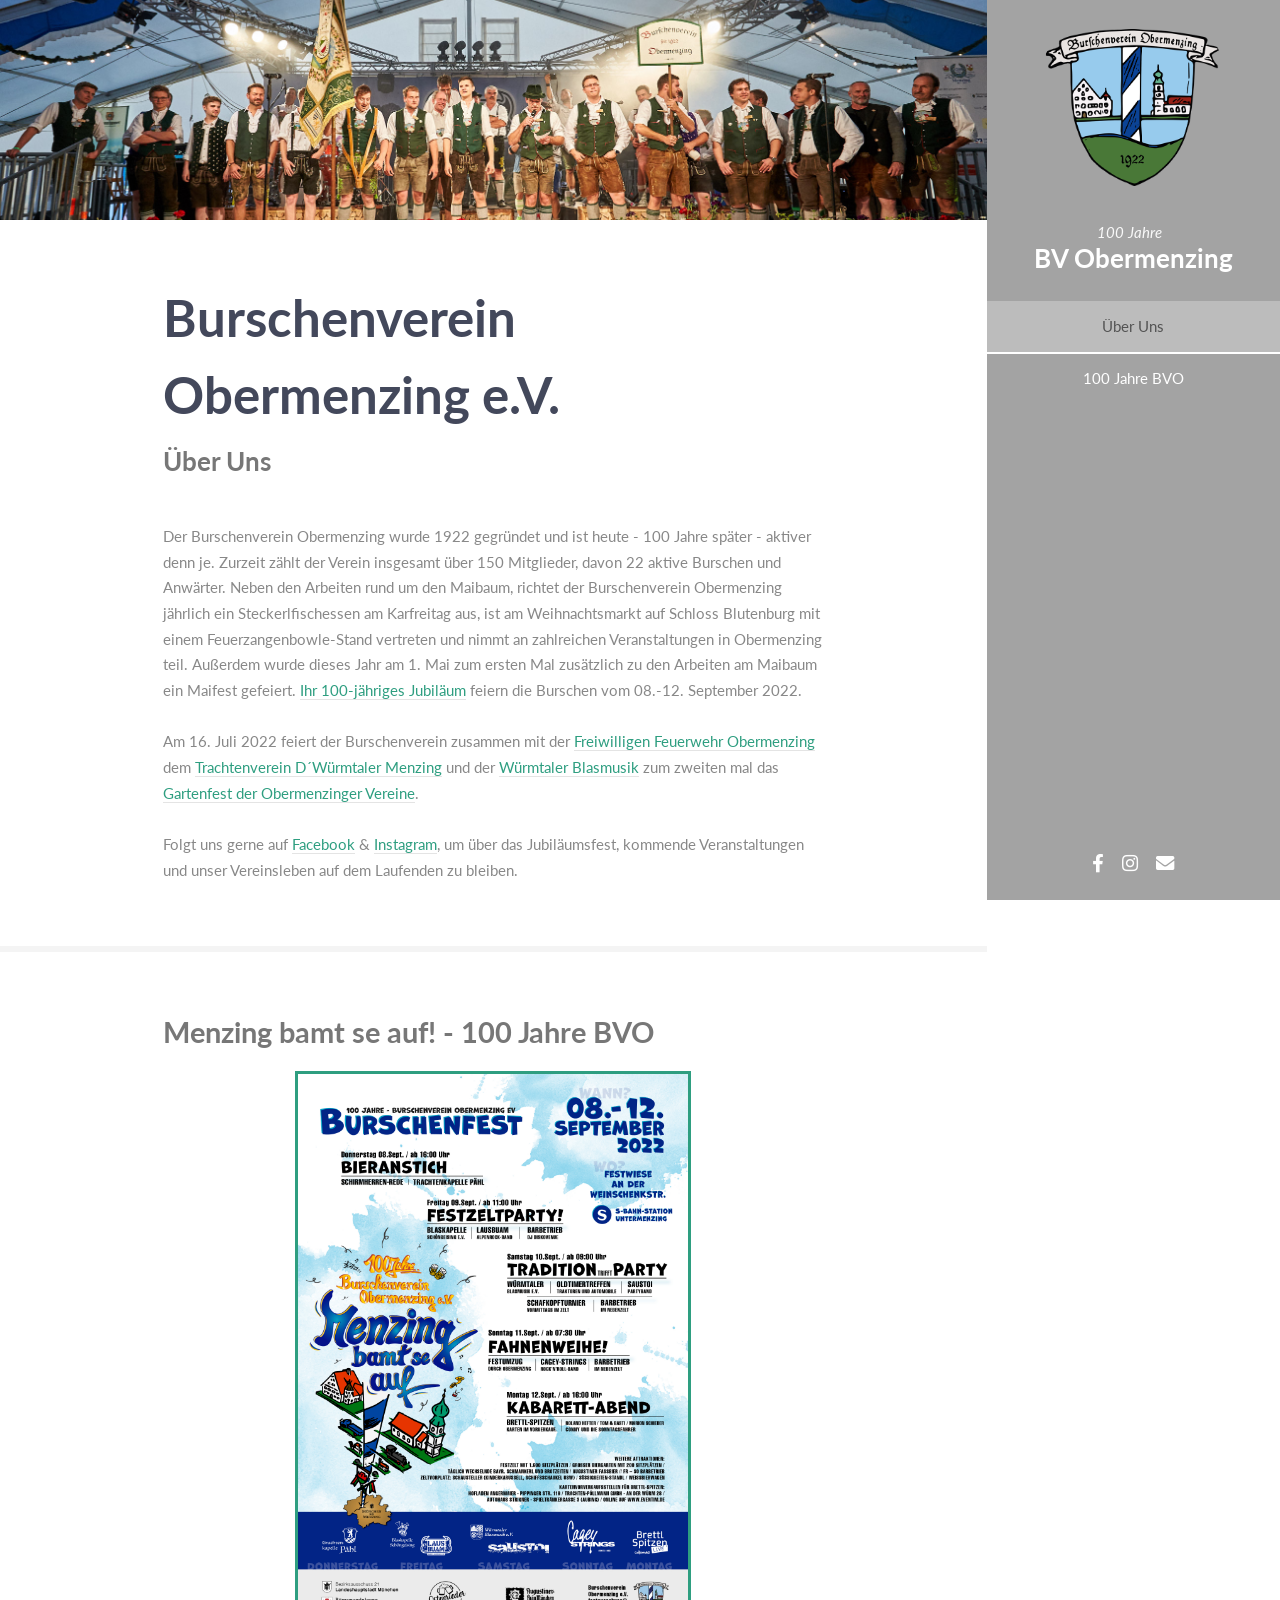
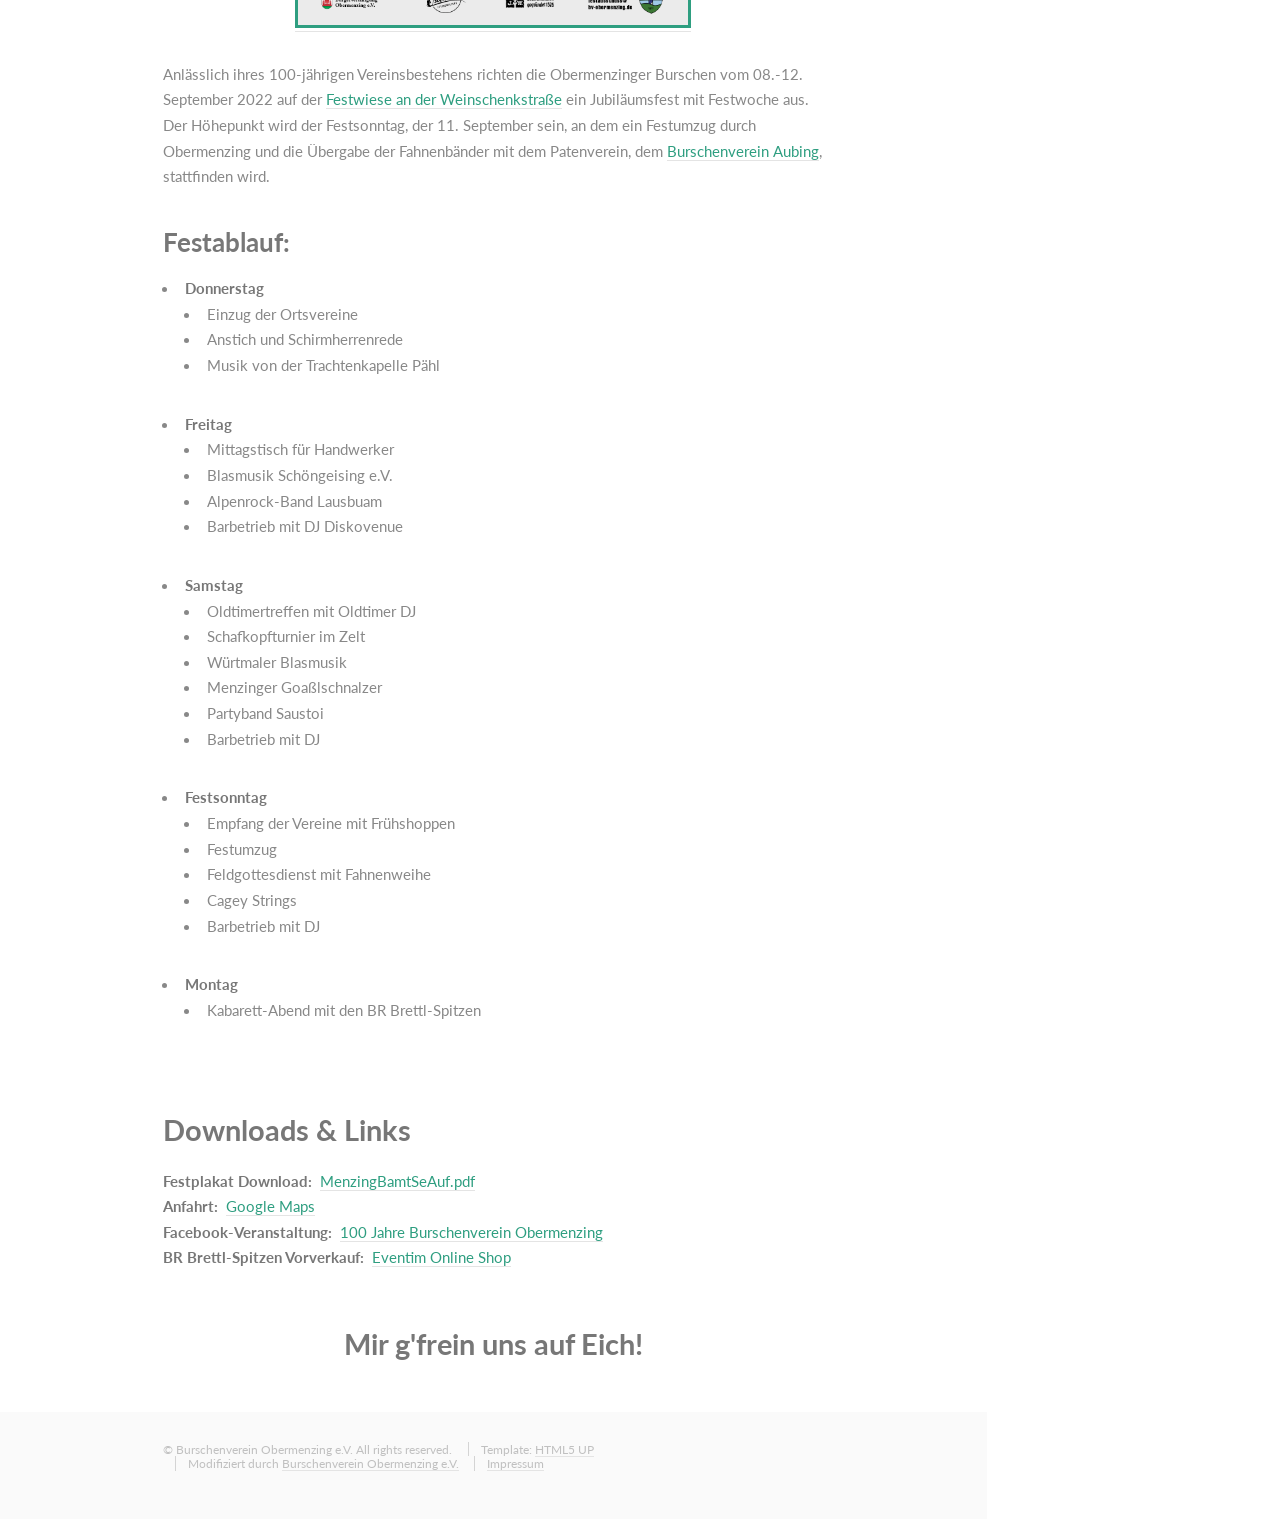
==== commit 2a5c741b: "Final Version" ====
--- a/index.html
+++ b/index.html
@@ -48,7 +48,7 @@
 						<!-- One -->
 							<section id="one">
 								<div class="image main" data-position="center">
-									<img src="images/figuren.jpeg" alt="" />
+									<img src="images/bvo_gruppenbild_2017.jpg" alt="" />
 								</div>
 
 								<div class="container">
@@ -56,10 +56,20 @@
 										<h2>Burschenverein Obermenzing e.V.</h2>
 										<p>Über Uns</p>
 									</header>
-									<p>Der Burschenverein Obermenzing wurde 1922 gegründet und ist heute - 100 Jahre später - aktiver denn je. Das feiern wir im September mit <a href="#one">unserem Jubiläum</a>.
-										Zurzeit zählt der Verein insgesamt über 150 Mitglieder, davon 22 aktive Burschen und Anwärter. Neben den Arbeiten rund um den Maibaum, veranstalten wir jährlich ein Steckerlfischessen,
-										sind am Weihnachtsmarkt auf Schloss Blutenburg mit einem Feuerzangenbowle-Stand vertreten und nehmen an Veranstaltungen in Obermenzing teil. Außerdem haben wir dieses Jahr am 1. Mai zum ersten Mal zusätzlich zu den Arbeiten
-										am Maibaum ein Maifest ausgerichtet.
+									<p>Der Burschenverein Obermenzing wurde 1922 gegründet und ist heute - 100 Jahre später - aktiver denn je.
+										Zurzeit zählt der Verein insgesamt über 150 Mitglieder, davon 22 aktive Burschen und Anwärter. Neben den Arbeiten rund um den Maibaum, richtet der Burschenverein Obermenzing
+										jährlich ein Steckerlfischessen am Karfreitag aus, ist am Weihnachtsmarkt auf Schloss Blutenburg mit einem Feuerzangenbowle-Stand vertreten und nimmt an zahlreichen
+										Veranstaltungen in Obermenzing teil. Außerdem wurde dieses Jahr am 1. Mai zum ersten Mal zusätzlich zu den Arbeiten am Maibaum ein Maifest gefeiert.
+										<a href="#two">Ihr 100-jähriges Jubiläum</a> feiern die Burschen vom 08.-12. September 2022.
+										<br>
+										<br>
+										Am 16. Juli 2022 feiert der Burschenverein zusammen mit der
+										<a href="https://www.ffw-obermenzing.de/" target="_blank">Freiwilligen Feuerwehr Obermenzing</a> dem
+										<a href="http://www.trachtenverein-menzing.de/" target="_blank">Trachtenverein D´Würmtaler Menzing</a> und der
+										<a href="http://www.wuermtaler-blasmusik.de/" target="_blank">Würmtaler Blasmusik</a>
+										zum zweiten mal das
+										<a href="images/Plakat Gartenfest 2022.pdf" download target="_blank">Gartenfest der Obermenzinger Vereine</a>.
+
 										<br>
 										<br>
 										Folgt uns gerne auf <a href="https://www.facebook.com/BurschenvereinObermenzing" target="_blank">Facebook</a> & <a href="https://www.instagram.com/bv_obermenzing" target="_blank">Instagram</a>, um über das
@@ -73,8 +83,12 @@
 							<section id="two">
 								<div class="container">
 									<h2>Menzing bamt se auf! - 100 Jahre BVO</h2>
-									<p>Vom 08.-12. September feiern wir auf der <a href="https://goo.gl/maps/BQkFVQeuzFjLm1Tv9"> Erdbeerwiesn an der Weinschenkstraße</a> unser 100 jähriges Vereinsjubiläum, und ihr seid dabei!</p>
-
+									<div style="margin: auto; align: center; text-align: center;"><a href="images/MenzingBamtSeAuf.pdf" download><img src="images/plakat_hoch.jpg" class="plakat" alt="Plakat Menzing Bamt se auf" /></a></div>
+									<br>
+									<p>Anlässlich ihres 100-jährigen Vereinsbestehens richten die Obermenzinger Burschen vom 08.-12. September 2022 auf der
+										<a href="https://goo.gl/maps/BQkFVQeuzFjLm1Tv9" target="_blank"> Festwiese an der Weinschenkstraße</a> ein Jubiläumsfest mit Festwoche aus.
+										Der Höhepunkt wird der Festsonntag, der 11. September sein, an dem ein Festumzug durch Obermenzing und die Übergabe der
+										Fahnenbänder mit dem Patenverein, dem <a href="https://www.bv-aubing.de/" target="_blank">Burschenverein Aubing</a>, stattfinden wird.
 									<p>
 									<h3>Festablauf:</h3>
 										<ul>
@@ -118,13 +132,11 @@
 											<li><b>Montag</b>
 												<ul>
 													<li>Kabarett-Abend mit den BR Brettl-Spitzen</li>
-													<li>Des war's ;)</li>
 												</ul>
 											</li>
 										</ul>
 									</p>
 
-									<div style="margin: auto; align: center; text-align: center;"><a href="images/MenzingBamtSeAuf.pdf" download><img src="images/plakat_hoch.jpg" class="plakat" alt="Plakat Menzing Bamt se auf" /></a></div>
 
 									<br>
 									<br>
--- a/assets/css/main.css
+++ b/assets/css/main.css
@@ -3324,7 +3324,10 @@
 	}
 
 	.plakat{
-		width: 75%;
+		width: 60%;
+        /*padding: 30px;*/
+        border: solid;
+        border-color: 'black';
 	}
 
 	.button {
